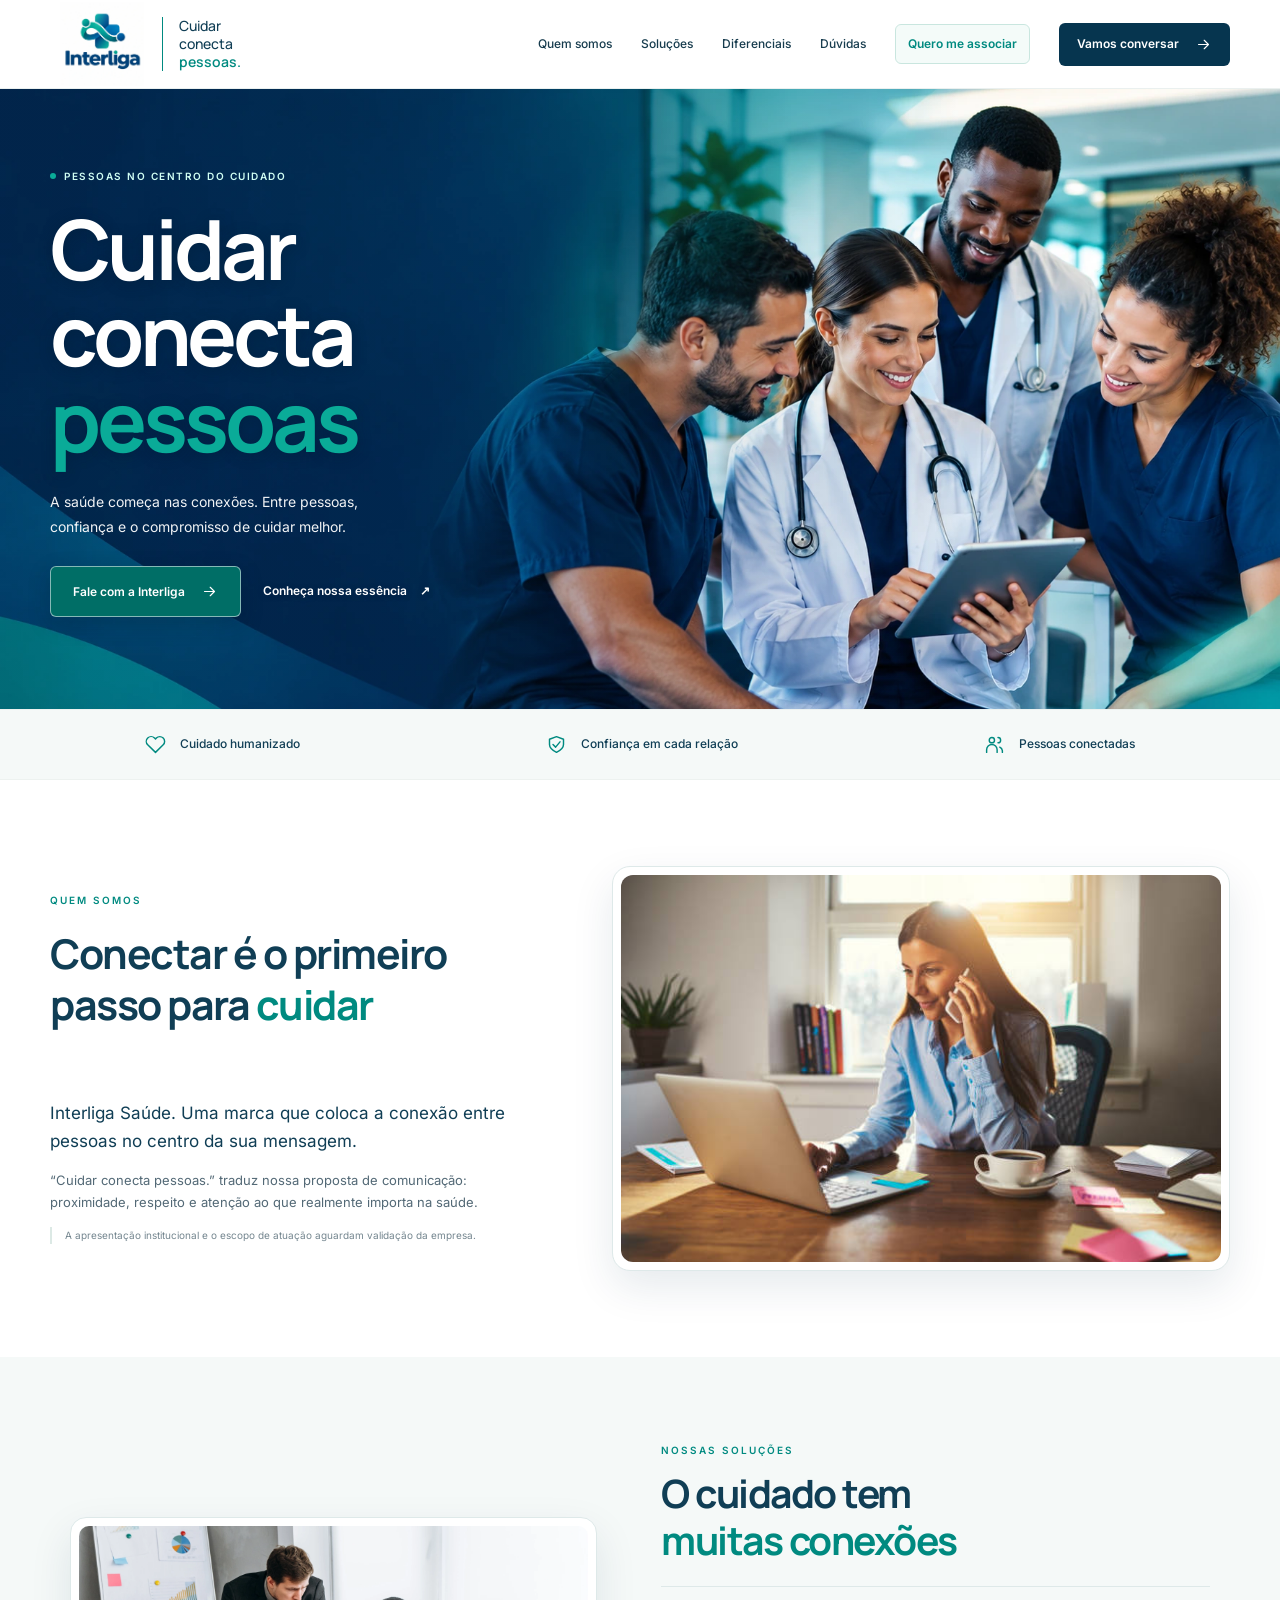
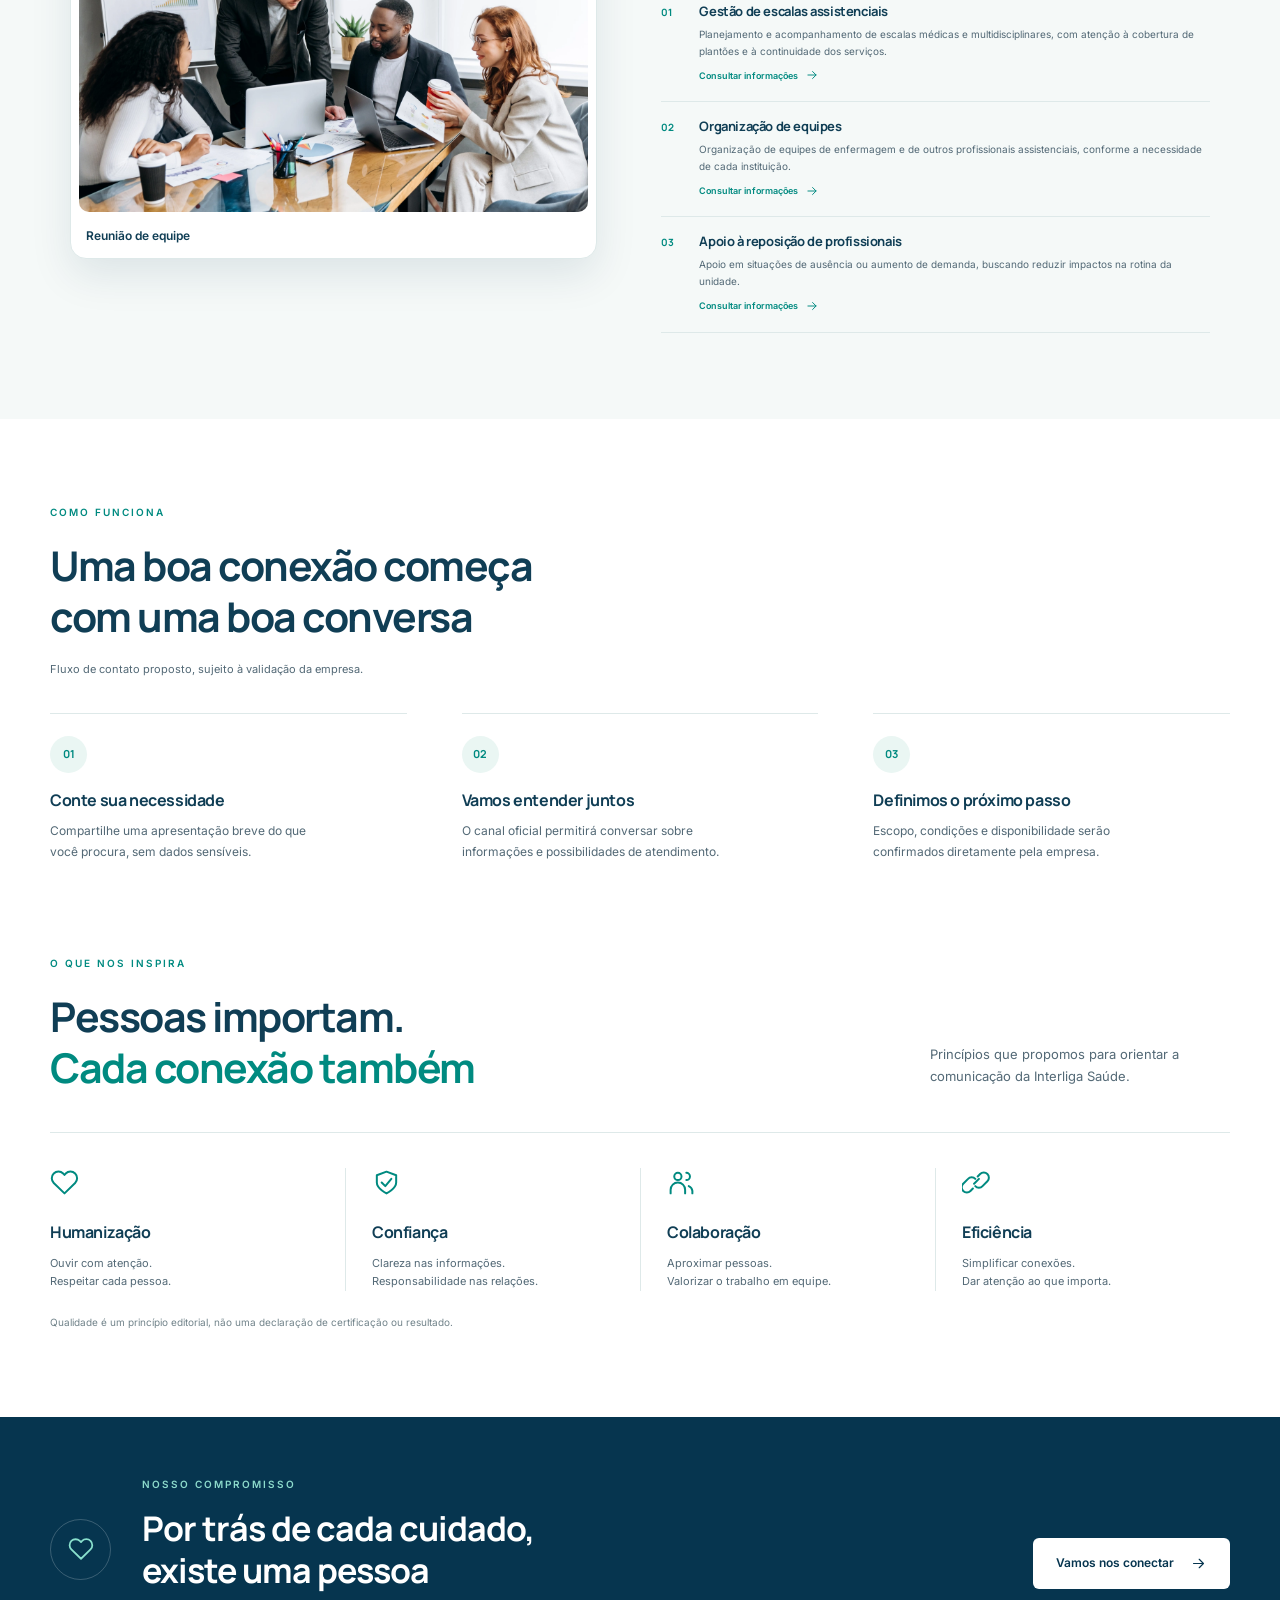
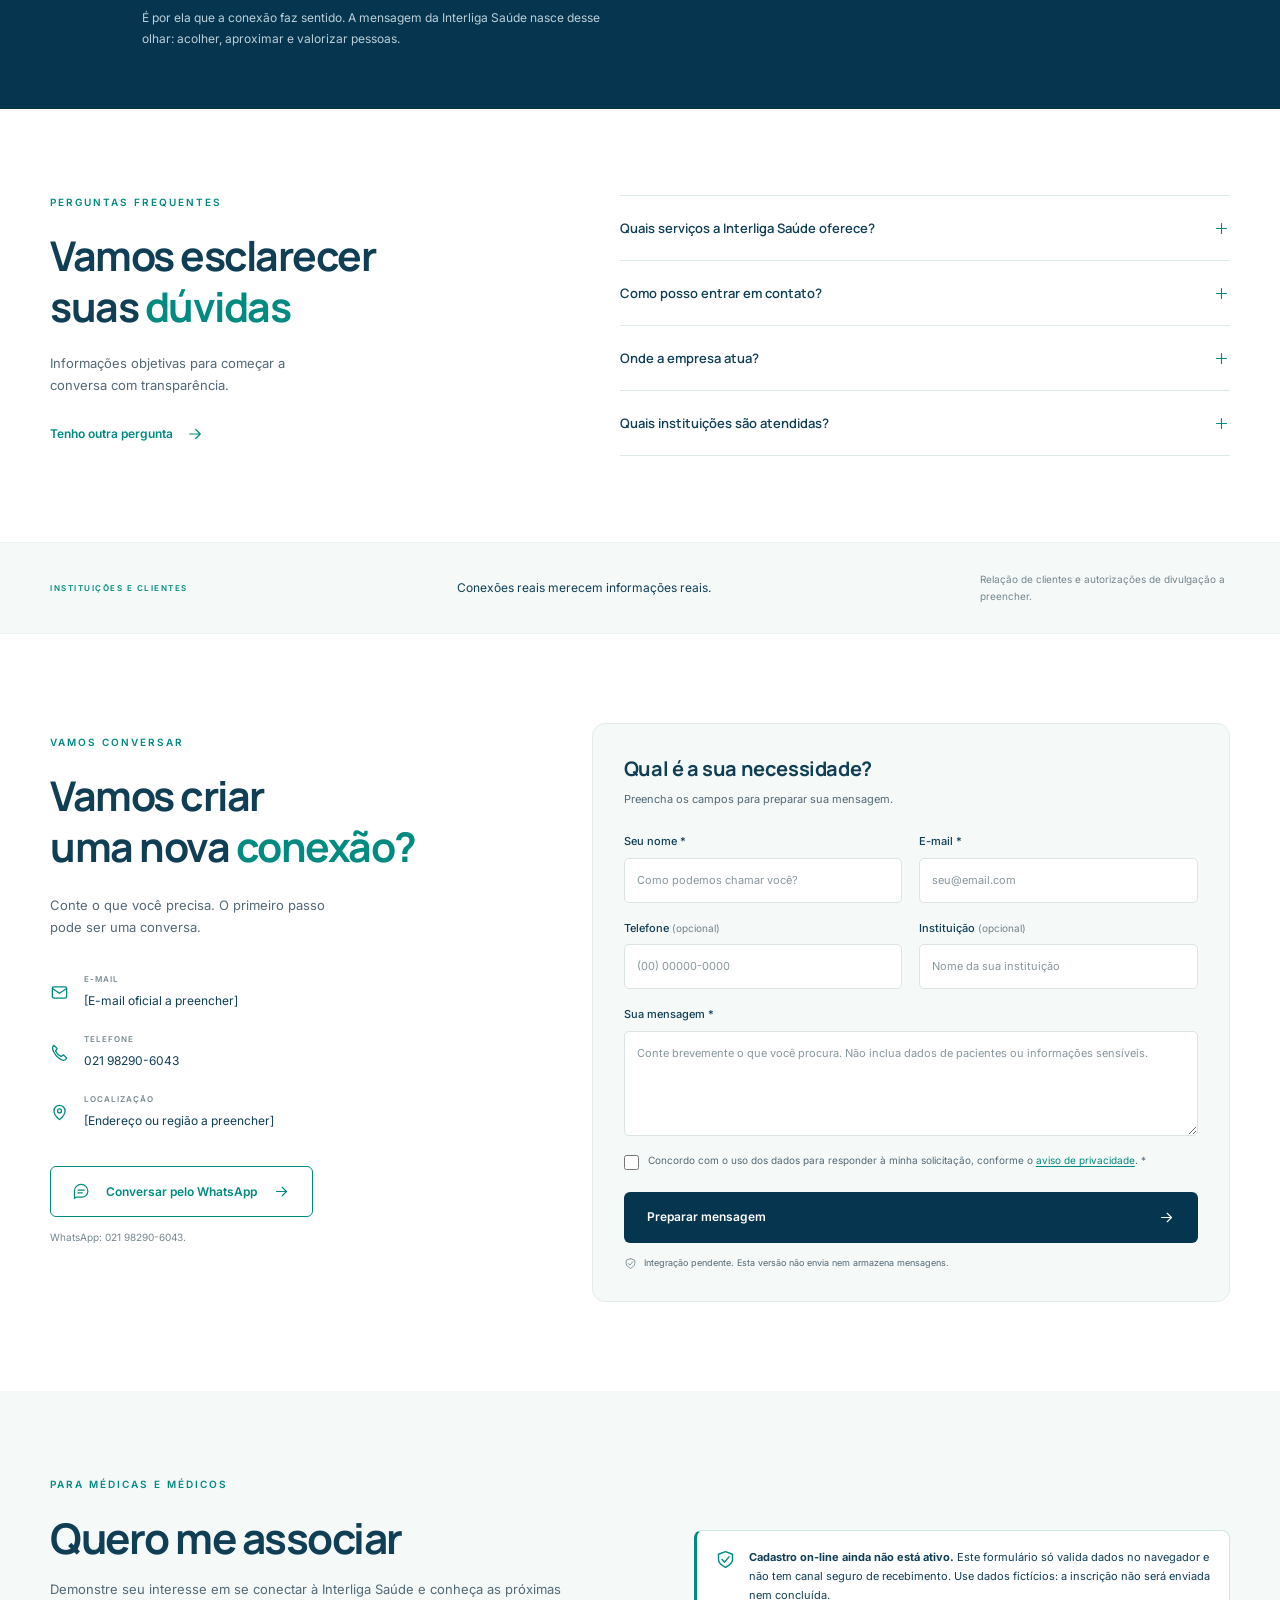
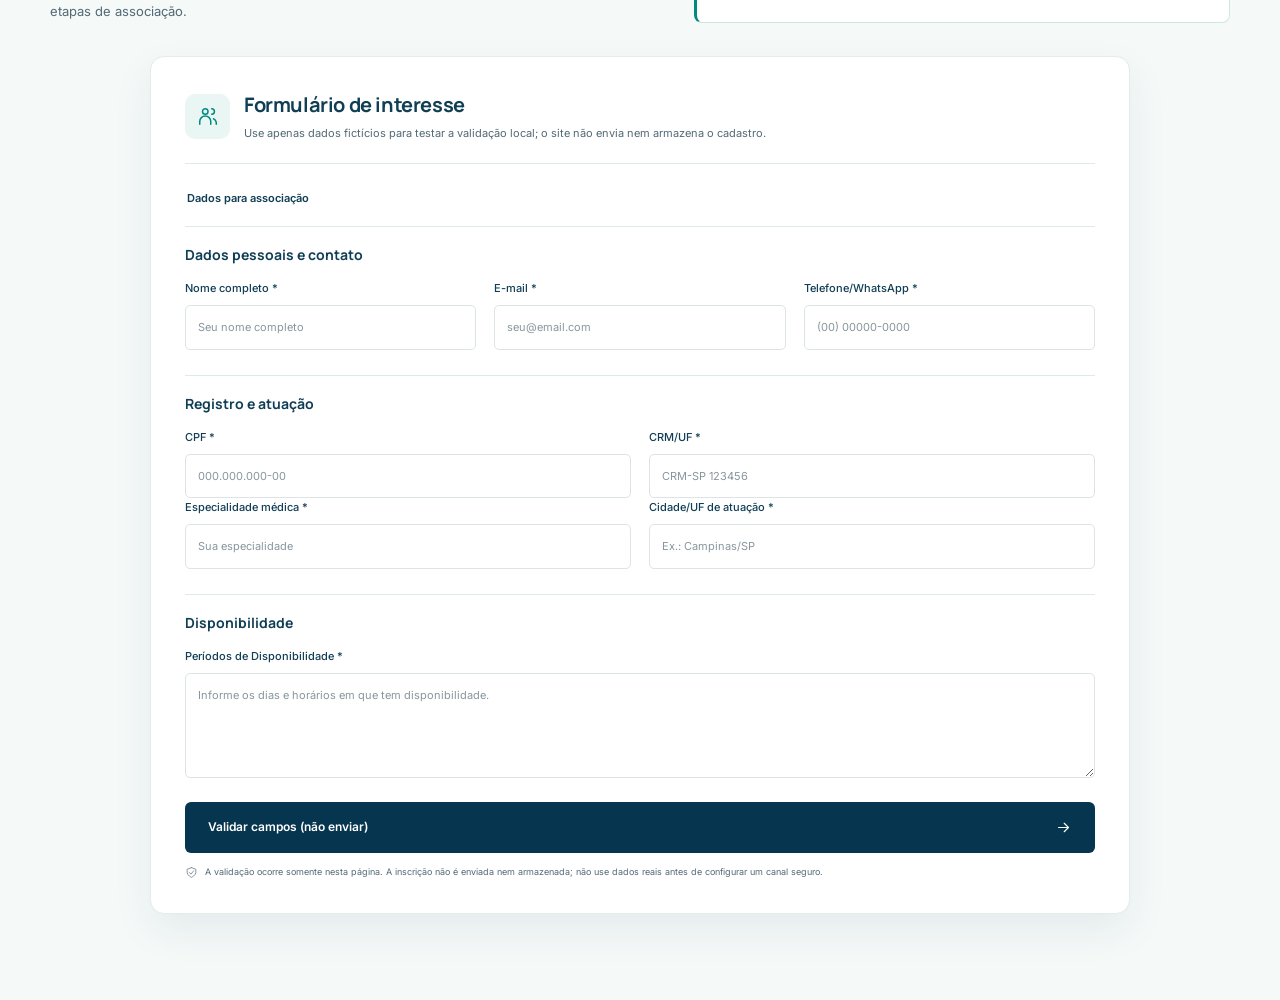
==== index.html @ a0497212 "Add files via upload" ====
<!doctype html>
<html lang="pt-BR">
<head>
  <meta charset="utf-8">
  <meta name="viewport" content="width=device-width, initial-scale=1">
  <meta name="theme-color" content="#073f60">
  <meta name="description" content="Interliga Saúde. Cuidar conecta pessoas. Conheça nossa proposta de cuidado, nossos valores e os canais de contato da marca.">
  <meta name="keywords" content="Interliga Saúde, cuidado, humanização, saúde, conexão">
  <meta property="og:type" content="website">
  <meta property="og:site_name" content="Interliga Saúde">
  <meta property="og:title" content="Interliga Saúde — Cuidar conecta pessoas">
  <meta property="og:description" content="Pessoas no centro. Cuidado em cada conexão. Conheça a Interliga Saúde.">
  <meta property="og:image" content="assets/images/interliga-logo.webp">
  <meta name="twitter:card" content="summary">
  <meta name="twitter:title" content="Interliga Saúde — Cuidar conecta pessoas">
  <meta name="twitter:description" content="Pessoas no centro. Cuidado em cada conexão.">
  <meta name="twitter:image" content="assets/images/interliga-logo.webp">
  <title>Interliga Saúde — Cuidar conecta pessoas</title>
  <link rel="icon" type="image/jpeg" href="assets/images/interliga-logo.webp">

  <link rel="stylesheet" href="assets/css/style.css">
  <script src="assets/js/config.js" defer></script>
  <script src="assets/js/script.js" defer></script>
</head>
<body>
  <a class="skip-link" href="#main">Pular para o conteúdo</a>
  <svg class="icon-defs" xmlns="http://www.w3.org/2000/svg" aria-hidden="true"><defs>
    <symbol id="icon-arrow" viewBox="0 0 24 24"><path d="M5 12h14m-6-6 6 6-6 6"/></symbol>
    <symbol id="icon-heart" viewBox="0 0 24 24"><path d="M20.8 4.6a5.5 5.5 0 0 0-7.8 0L12 5.7l-1.1-1.1a5.5 5.5 0 0 0-7.8 7.8L12 21l8.8-8.6a5.5 5.5 0 0 0 0-7.8Z"/></symbol>
    <symbol id="icon-shield" viewBox="0 0 24 24"><path d="m12 3 8 3v6c0 5-8 9-8 9s-8-4-8-9V6l8-3Z"/><path d="m8 12 3 3 5-6"/></symbol>
    <symbol id="icon-users" viewBox="0 0 24 24"><circle cx="9" cy="7" r="3"/><path d="M3 21v-3a6 6 0 0 1 12 0v3m1-17a3 3 0 0 1 0 6m2 5a5 5 0 0 1 3 4v2"/></symbol>
    <symbol id="icon-chat" viewBox="0 0 24 24"><path d="M21 11.5a8.5 8.5 0 0 1-8.5 8.5H4l-2 2V11.5a9.5 9.5 0 0 1 19 0Z"/><path d="M7 10h9M7 14h6"/></symbol>
    <symbol id="icon-plus" viewBox="0 0 24 24"><path d="M12 5v14M5 12h14"/></symbol>
    <symbol id="icon-mail" viewBox="0 0 24 24"><rect x="3" y="5" width="18" height="14" rx="2"/><path d="m3 7 9 6 9-6"/></symbol>
    <symbol id="icon-phone" viewBox="0 0 24 24"><path d="m5 3 4 4-2 3a14 14 0 0 0 7 7l3-2 4 4c-2 5-6 3-10 0S0 6 5 3Z"/></symbol>
    <symbol id="icon-location" viewBox="0 0 24 24"><path d="M19 10c0 5-7 11-7 11S5 15 5 10a7 7 0 1 1 14 0Z"/><circle cx="12" cy="10" r="2.5"/></symbol>
    <symbol id="icon-link" viewBox="0 0 24 24"><path d="m10 13 4-4m-5 8-2 2a4 4 0 0 1-6-6l4-4a4 4 0 0 1 6 0m2-2 2-2a4 4 0 0 1 6 6l-4 4a4 4 0 0 1-6 0"/></symbol>
  </defs></svg>
  <header class="site-header">
    <div class="container header-inner">
      <a class="brand" href="#inicio" aria-label="Interliga Saúde — início"><img src="assets/images/interliga-logo.webp" alt="Interliga" width="108" height="108"><span class="brand-descriptor">Cuidar<br>conecta<br><span class="brand-tagline-accent">pessoas.</span></span></a>
      <button class="menu-toggle" id="menu-toggle" type="button" aria-label="Abrir menu de navegação" aria-controls="site-nav" aria-expanded="false"><span></span><span></span><span></span></button>
      <nav class="site-nav" id="site-nav" aria-label="Navegação principal">
        <a href="#sobre">Quem somos</a><a href="#solucoes">Soluções</a><a href="#diferenciais">Diferenciais</a><a href="#duvidas">Dúvidas</a><a class="nav-associate-link" href="#associar">Quero me associar</a>
        <a class="button button-small button-primary" href="#contato">Vamos conversar <svg class="icon" aria-hidden="true"><use href="#icon-arrow"/></svg></a>
      </nav>
    </div>
  </header>
  <main id="main">
    <section class="hero" id="inicio" aria-labelledby="hero-title" aria-describedby="hero-image-description">
      <div class="container hero-layout">
        <div class="hero-copy">
          <p class="eyebrow"><span class="eyebrow-dot"></span> PESSOAS NO CENTRO DO CUIDADO</p>
          <h1 id="hero-title">Cuidar<br>conecta<br><span>pessoas</span></h1>
          <p class="hero-description">A saúde começa nas conexões. Entre pessoas, confiança e o compromisso de cuidar melhor.</p>
          <div class="hero-actions"><a class="button button-primary" href="#contato">Fale com a Interliga <svg class="icon" aria-hidden="true"><use href="#icon-arrow"/></svg></a><a class="text-link" href="#sobre">Conheça nossa essência <span aria-hidden="true">↗</span></a></div>

        </div>

      </div>

      <p id="hero-image-description" class="hero-image-description">Imagem ilustrativa de profissionais de saúde colaborando em uma clínica moderna.</p>
    </section>
    <div class="principle-strip"><div class="container principle-inner"><span><svg class="icon" aria-hidden="true"><use href="#icon-heart"/></svg> Cuidado humanizado</span><span><svg class="icon" aria-hidden="true"><use href="#icon-shield"/></svg> Confiança em cada relação</span><span><svg class="icon" aria-hidden="true"><use href="#icon-users"/></svg> Pessoas conectadas</span></div></div>
    <section class="section about" id="sobre" aria-labelledby="about-title">
      <div class="container about-layout">
        <div class="about-heading"><p class="eyebrow">QUEM SOMOS</p><h2 id="about-title">Conectar é o primeiro<br>passo para <span class="teal-text">cuidar</span></h2></div>
        <div class="about-copy"><p class="lead">Interliga Saúde. Uma marca que coloca a conexão entre pessoas no centro da sua mensagem.</p><p id="institution-description">“Cuidar conecta pessoas.” traduz nossa proposta de comunicação: proximidade, respeito e atenção ao que realmente importa na saúde.</p><p class="editorial-note">A apresentação institucional e o escopo de atuação aguardam validação da empresa.</p></div>
        <figure class="about-image"><img src="assets/images/conectar.jpg" alt="Pessoa em ambiente de trabalho, falando ao telefone diante de um computador." width="612" height="395" loading="lazy" decoding="async"></figure>
      </div>
    </section>
    <section class="section solutions" id="solucoes" aria-labelledby="solutions-title">
      <div class="container">
        <div class="solutions-layout">
          <figure class="solutions-image">
            <div class="solutions-image-frame">
              <img class="solutions-feature-image" src="assets/images/doodle-group-meeting.webp" alt="Pessoas reunidas ao redor de uma mesa, conversando diante de documentos e computadores. Imagem ilustrativa." width="1460" height="820" loading="lazy" decoding="async">
            </div>
            <figcaption class="solutions-image-caption">
              <span class="solutions-feature-copy">Reunião de equipe</span>
            </figcaption>
          </figure>
          <div class="solutions-content">
            <p class="eyebrow">NOSSAS SOLUÇÕES</p>
            <h2 id="solutions-title">O cuidado tem<br><span class="teal-text">muitas conexões</span></h2>
            <div class="solution-list" id="solutions-list">
              <article class="solution-item">
                <span class="solution-item-number" aria-hidden="true">01</span>
                <div><h3>Gestão de escalas assistenciais</h3><p>Planejamento e acompanhamento de escalas médicas e multidisciplinares, com atenção à cobertura de plantões e à continuidade dos serviços.</p><a href="#contato" class="card-link">Consultar informações <svg class="icon" aria-hidden="true"><use href="#icon-arrow"/></svg></a></div>
              </article>
              <article class="solution-item">
                <span class="solution-item-number" aria-hidden="true">02</span>
                <div><h3>Organização de equipes</h3><p>Organização de equipes de enfermagem e de outros profissionais assistenciais, conforme a necessidade de cada instituição.</p><a href="#contato" class="card-link">Consultar informações <svg class="icon" aria-hidden="true"><use href="#icon-arrow"/></svg></a></div>
              </article>
              <article class="solution-item">
                <span class="solution-item-number" aria-hidden="true">03</span>
                <div><h3>Apoio à reposição de profissionais</h3><p>Apoio em situações de ausência ou aumento de demanda, buscando reduzir impactos na rotina da unidade.</p><a href="#contato" class="card-link">Consultar informações <svg class="icon" aria-hidden="true"><use href="#icon-arrow"/></svg></a></div>
              </article>
            </div>
          </div>
        </div>
      </div>
    </section>
    <section class="section process" id="como-funciona" aria-labelledby="process-title"><div class="container"><div class="compact-heading"><p class="eyebrow">COMO FUNCIONA</p><h2 id="process-title">Uma boa conexão começa<br>com uma boa conversa</h2><p>Fluxo de contato proposto, sujeito à validação da empresa.</p></div><div class="steps"><article><span class="step-number">01</span><h3>Conte sua necessidade</h3><p>Compartilhe uma apresentação breve do que você procura, sem dados sensíveis.</p></article><article><span class="step-number">02</span><h3>Vamos entender juntos</h3><p>O canal oficial permitirá conversar sobre informações e possibilidades de atendimento.</p></article><article><span class="step-number">03</span><h3>Definimos o próximo passo</h3><p>Escopo, condições e disponibilidade serão confirmados diretamente pela empresa.</p></article></div></div></section>
    <section class="section differences" id="diferenciais" aria-labelledby="differences-title"><div class="container"><div class="section-heading"><div><p class="eyebrow">O QUE NOS INSPIRA</p><h2 id="differences-title">Pessoas importam.<br><span class="teal-text">Cada conexão também</span></h2></div><p>Princípios que propomos para orientar a comunicação da Interliga Saúde.</p></div><div class="values"><article><svg class="icon" aria-hidden="true"><use href="#icon-heart"/></svg><h3>Humanização</h3><p>Ouvir com atenção.<br>Respeitar cada pessoa.</p></article><article><svg class="icon" aria-hidden="true"><use href="#icon-shield"/></svg><h3>Confiança</h3><p>Clareza nas informações.<br>Responsabilidade nas relações.</p></article><article><svg class="icon" aria-hidden="true"><use href="#icon-users"/></svg><h3>Colaboração</h3><p>Aproximar pessoas.<br>Valorizar o trabalho em equipe.</p></article><article><svg class="icon" aria-hidden="true"><use href="#icon-link"/></svg><h3>Eficiência</h3><p>Simplificar conexões.<br>Dar atenção ao que importa.</p></article></div><p class="section-note">Qualidade é um princípio editorial, não uma declaração de certificação ou resultado.</p></div></section>
    <section class="commitment" aria-labelledby="commitment-title"><div class="container commitment-inner"><div class="commitment-mark"><svg class="icon" aria-hidden="true"><use href="#icon-heart"/></svg></div><div><p class="eyebrow">NOSSO COMPROMISSO</p><h2 id="commitment-title">Por trás de cada cuidado,<br>existe uma pessoa</h2><p>É por ela que a conexão faz sentido. A mensagem da Interliga Saúde nasce desse olhar: acolher, aproximar e valorizar pessoas.</p></div><a class="button button-white" href="#contato">Vamos nos conectar <svg class="icon" aria-hidden="true"><use href="#icon-arrow"/></svg></a></div></section>
    <section class="section faq" id="duvidas" aria-labelledby="faq-title"><div class="container faq-layout"><div class="faq-intro"><p class="eyebrow">PERGUNTAS FREQUENTES</p><h2 id="faq-title">Vamos esclarecer<br>suas <span class="teal-text">dúvidas</span></h2><p>Informações objetivas para começar a conversa com transparência.</p><a class="text-link" href="#contato">Tenho outra pergunta <svg class="icon" aria-hidden="true"><use href="#icon-arrow"/></svg></a></div><div class="faq-items"><details><summary>Quais serviços a Interliga Saúde oferece?<svg class="icon" aria-hidden="true"><use href="#icon-plus"/></svg></summary><p>O portfólio oficial ainda não foi informado para esta versão do site. A seção de soluções está pronta para receber os serviços confirmados pela empresa, sem apresentar ofertas não verificadas.</p></details><details><summary>Como posso entrar em contato?<svg class="icon" aria-hidden="true"><use href="#icon-plus"/></svg></summary><p>Use o botão do WhatsApp para conversar pelo número 021 98290-6043. O e-mail ainda precisa ser configurado. O formulário não envia nem armazena sua solicitação; ele apenas prepara uma mensagem para você revisar e enviar no aplicativo.</p></details><details><summary>Onde a empresa atua?<svg class="icon" aria-hidden="true"><use href="#icon-plus"/></svg></summary><p>Localidades, modalidades e abrangência de atendimento aguardam confirmação. Nenhuma região é apresentada como atendida nesta versão.</p></details><details><summary>Quais instituições são atendidas?<svg class="icon" aria-hidden="true"><use href="#icon-plus"/></svg></summary><p>A relação de instituições e clientes ainda não foi fornecida. Nomes e marcas só serão divulgados depois da confirmação da empresa e da autorização para uso.</p></details></div></div></section>
    <section class="institutions"><div class="container institutions-inner"><p class="eyebrow">INSTITUIÇÕES E CLIENTES</p><p>Conexões reais merecem informações reais.</p><span>Relação de clientes e autorizações de divulgação a preencher.</span></div></section>
    <section class="section contact" id="contato" aria-labelledby="contact-title"><div class="container contact-layout"><div class="contact-copy"><p class="eyebrow">VAMOS CONVERSAR</p><h2 id="contact-title">Vamos criar<br>uma nova <span class="teal-text">conexão?</span></h2><p class="contact-lead">Conte o que você precisa. O primeiro passo pode ser uma conversa.</p><div class="contact-info"><div><svg class="icon" aria-hidden="true"><use href="#icon-mail"/></svg><div><span>E-MAIL</span><p id="contact-email">[E-mail oficial a preencher]</p></div></div><div><svg class="icon" aria-hidden="true"><use href="#icon-phone"/></svg><div><span>TELEFONE</span><p id="contact-phone">021 98290-6043</p></div></div><div><svg class="icon" aria-hidden="true"><use href="#icon-location"/></svg><div><span>LOCALIZAÇÃO</span><p id="contact-address">[Endereço ou região a preencher]</p></div></div></div><button class="button button-outline" id="whatsapp-contact" type="button"><svg class="icon" aria-hidden="true"><use href="#icon-chat"/></svg> Conversar pelo WhatsApp <svg class="icon" aria-hidden="true"><use href="#icon-arrow"/></svg></button><p class="channel-note">WhatsApp: 021 98290-6043.</p><p id="channel-status" class="channel-status" role="status" aria-live="polite"></p></div><div class="form-panel"><div class="form-heading"><h3>Qual é a sua necessidade?</h3><p>Preencha os campos para preparar sua mensagem.</p></div><form id="contact-form" novalidate><div class="form-row"><div class="form-field"><label for="name">Seu nome <span aria-hidden="true">*</span></label><input id="name" name="name" type="text" required minlength="2" maxlength="100" autocomplete="name" placeholder="Como podemos chamar você?" aria-describedby="name-error"><p id="name-error" class="field-error"></p></div><div class="form-field"><label for="email">E-mail <span aria-hidden="true">*</span></label><input id="email" name="email" type="email" required maxlength="254" autocomplete="email" placeholder="seu@email.com" aria-describedby="email-error"><p id="email-error" class="field-error"></p></div></div><div class="form-row"><div class="form-field"><label for="phone">Telefone <span class="optional">(opcional)</span></label><input id="phone" name="phone" type="tel" maxlength="22" autocomplete="tel" placeholder="(00) 00000-0000" aria-describedby="phone-error"><p id="phone-error" class="field-error"></p></div><div class="form-field"><label for="organization">Instituição <span class="optional">(opcional)</span></label><input id="organization" name="organization" type="text" maxlength="150" autocomplete="organization" placeholder="Nome da sua instituição" aria-describedby="organization-error"><p id="organization-error" class="field-error"></p></div></div><div class="form-field"><label for="message">Sua mensagem <span aria-hidden="true">*</span></label><textarea id="message" name="message" required minlength="10" maxlength="2000" rows="4" placeholder="Conte brevemente o que você procura. Não inclua dados de pacientes ou informações sensíveis." aria-describedby="message-error"></textarea><p id="message-error" class="field-error"></p></div><div class="honeypot" aria-hidden="true"><label for="website">Não preencha este campo</label><input type="text" id="website" name="website" tabindex="-1" autocomplete="off"></div><label class="consent-label" for="consent"><input type="checkbox" id="consent" name="consent" required aria-describedby="consent-error"><span>Concordo com o uso dos dados para responder à minha solicitação, conforme o <a href="privacy.html">aviso de privacidade</a>. <span aria-hidden="true">*</span></span></label><p id="consent-error" class="field-error"></p><button class="button button-primary form-submit" id="send-message" type="submit">Preparar mensagem <svg class="icon" aria-hidden="true"><use href="#icon-arrow"/></svg></button><p class="form-disclaimer"><svg class="icon" aria-hidden="true"><use href="#icon-shield"/></svg> Integração pendente. Esta versão não envia nem armazena mensagens.</p><p id="form-status" class="form-status" role="status" aria-live="polite"></p></form></div></div></section>
    <section class="section association" id="associar" aria-labelledby="association-title">
      <div class="container">
        <div class="association-heading">
          <div>
            <p class="eyebrow">PARA MÉDICAS E MÉDICOS</p>
            <h2 id="association-title">Quero me associar</h2>
            <p class="association-intro-copy">Demonstre seu interesse em se conectar à Interliga Saúde e conheça as próximas etapas de associação.</p>
          </div>
          <div class="association-security-note" id="association-inactive-note" role="note">
            <svg class="icon" aria-hidden="true"><use href="#icon-shield"/></svg>
            <p><strong>Cadastro on-line ainda não está ativo.</strong> Este formulário só valida dados no navegador e não tem canal seguro de recebimento. Use dados fictícios: a inscrição não será enviada nem concluída.</p>
          </div>
        </div>
        <div class="association-card">
          <div class="association-card-heading">
            <div class="icon-box"><svg class="icon" aria-hidden="true"><use href="#icon-users"/></svg></div>
            <div><h3>Formulário de interesse</h3><p>Use apenas dados fictícios para testar a validação local; o site não envia nem armazena o cadastro.</p></div>
          </div>
          <form class="association-form" id="association-form" novalidate aria-describedby="association-inactive-note">
            <fieldset class="association-fields">
              <legend class="association-legend">Dados para associação</legend>
              <div class="association-groups">
                <div class="association-group association-group--contact" role="group" aria-labelledby="association-contact-title">
                  <h4 id="association-contact-title">Dados pessoais e contato</h4>
                  <div class="association-field-grid association-field-grid--contact">
                    <div class="form-field association-field"><label for="assoc-name">Nome completo <span aria-hidden="true">*</span></label><input id="assoc-name" name="fullName" type="text" required minlength="3" maxlength="120" autocomplete="name" placeholder="Seu nome completo" aria-describedby="assoc-name-error"><p id="assoc-name-error" class="field-error"></p></div>
                    <div class="form-field association-field"><label for="assoc-email">E-mail <span aria-hidden="true">*</span></label><input id="assoc-email" name="email" type="email" required maxlength="254" autocomplete="email" placeholder="seu@email.com" aria-describedby="assoc-email-error"><p id="assoc-email-error" class="field-error"></p></div>
                    <div class="form-field association-field"><label for="assoc-phone">Telefone/WhatsApp <span aria-hidden="true">*</span></label><input id="assoc-phone" name="phone" type="tel" required maxlength="22" autocomplete="tel" placeholder="(00) 00000-0000" aria-describedby="assoc-phone-error"><p id="assoc-phone-error" class="field-error"></p></div>
                  </div>
                </div>
                <div class="association-group association-group--professional" role="group" aria-labelledby="association-professional-title">
                  <h4 id="association-professional-title">Registro e atuação</h4>
                  <div class="association-field-grid">
                    <div class="form-field association-field"><label for="assoc-cpf">CPF <span aria-hidden="true">*</span></label><input id="assoc-cpf" name="cpf" type="text" required inputmode="numeric" maxlength="14" autocomplete="off" placeholder="000.000.000-00" aria-describedby="assoc-cpf-error"><p id="assoc-cpf-error" class="field-error"></p></div>
                    <div class="form-field association-field"><label for="assoc-crm">CRM/UF <span aria-hidden="true">*</span></label><input id="assoc-crm" name="crmUf" type="text" required maxlength="24" autocomplete="off" placeholder="CRM-SP 123456" aria-describedby="assoc-crm-error"><p id="assoc-crm-error" class="field-error"></p></div>
                    <div class="form-field association-field"><label for="assoc-specialty">Especialidade médica <span aria-hidden="true">*</span></label><input id="assoc-specialty" name="specialty" type="text" required maxlength="120" autocomplete="organization-title" placeholder="Sua especialidade" aria-describedby="assoc-specialty-error"><p id="assoc-specialty-error" class="field-error"></p></div>
                    <div class="form-field association-field"><label for="assoc-city">Cidade/UF de atuação <span aria-hidden="true">*</span></label><input id="assoc-city" name="cityUf" type="text" required maxlength="100" autocomplete="address-level2" placeholder="Ex.: Campinas/SP" aria-describedby="assoc-city-error"><p id="assoc-city-error" class="field-error"></p></div>
                  </div>
                </div>
                <div class="association-group association-group--availability" role="group" aria-labelledby="association-availability-title">
                  <h4 id="association-availability-title">Disponibilidade</h4>
                  <div class="form-field association-field"><label for="assoc-availability">Períodos de Disponibilidade <span aria-hidden="true">*</span></label><textarea id="assoc-availability" name="availability" required minlength="4" maxlength="500" rows="3" placeholder="Informe os dias e horários em que tem disponibilidade." aria-describedby="assoc-availability-error"></textarea><p id="assoc-availability-error" class="field-error"></p></div>
                </div>
              </div>
            </fieldset>
            <button class="button button-primary association-submit" id="association-submit" type="submit">Validar campos (não enviar) <svg class="icon" aria-hidden="true"><use href="#icon-arrow"/></svg></button>
            <p class="form-disclaimer"><svg class="icon" aria-hidden="true"><use href="#icon-shield"/></svg> A validação ocorre somente nesta página. A inscrição não é enviada nem armazenada; não use dados reais antes de configurar um canal seguro.</p>
            <p id="association-form-status" class="form-status" role="status" aria-live="polite"></p>
          </form>
        </div>
      </div>
    </section>
  </main>
  <a class="association-floating" href="#associar" aria-label="Quero me associar" title="Quero me associar"><svg class="icon" aria-hidden="true"><use href="#icon-users"/></svg></a>
  <button class="whatsapp-floating" id="whatsapp-floating" type="button" aria-label="Abrir WhatsApp para 021 98290-6043"><svg class="icon" aria-hidden="true"><use href="#icon-chat"/></svg></button>
</body>
</html>
---- assets/css/style.css ----
/* Fontes variáveis locais — preservam a tipografia Inter e Manrope da identidade atual. */
@font-face {
  font-family: 'Inter';
  font-style: normal;
  font-weight: 100 900;
  font-display: swap;
  src: url('../fonts/inter-latin.woff2') format('woff2');
}
@font-face {
  font-family: 'Manrope';
  font-style: normal;
  font-weight: 200 800;
  font-display: swap;
  src: url('../fonts/manrope-latin.woff2') format('woff2');
}

/* Interliga Saúde — identidade editorial original */
:root {
  --navy: #103e55;
  --navy-deep: #06354f;
  --blue: #0079a9;
  --teal: #008a80;
  --mint: #0aab98;
  --mint-light: #eaf6f3;
  --ink: #173c4e;
  --text: #536976;
  --line: #dee9e9;
  --paper: #f5f9f8;
  --white: #fff;
  --radius: 18px;
}
*, *::before, *::after { box-sizing: border-box; }
html { scroll-behavior: smooth; scroll-padding-top: 105px; }
body { margin: 0; color: var(--ink); background: var(--white); font-family: 'Inter', sans-serif; font-size: 15px; line-height: 1.7; -webkit-font-smoothing: antialiased; }
button, input, textarea { font: inherit; }
a { color: inherit; text-decoration: none; }
button { cursor: pointer; }
img { display: block; max-width: 100%; }
svg { display: inline-block; }
h1, h2, h3, p, figure { margin: 0; }
h1, h2, h3 { font-family: 'Manrope', sans-serif; color: var(--navy); }
h2 { font-size: clamp(30px, 3.2vw, 43px); line-height: 1.24; font-weight: 700; letter-spacing: -1.5px; }
h3 { font-size: 18px; line-height: 1.4; font-weight: 700; letter-spacing: -.4px; }
p { color: var(--text); }
::selection { background: #d5f0e9; color: var(--navy-deep); }
:focus-visible { outline: 3px solid var(--blue); outline-offset: 5px; }
.container { width: min(1180px, calc(100% - 80px)); margin-inline: auto; }
.section { padding: 86px 0; }
.icon-defs { position: absolute; width: 0; height: 0; overflow: hidden; }
.icon { width: 22px; height: 22px; fill: none; stroke: currentColor; stroke-width: 1.65; stroke-linecap: round; stroke-linejoin: round; flex-shrink: 0; }
.eyebrow { color: var(--teal); font-weight: 600; font-size: 10px; letter-spacing: 2px; line-height: 1.5; margin-bottom: 20px; }
.teal-text { color: var(--teal); }
.button { display: inline-flex; justify-content: center; align-items: center; gap: 16px; min-height: 51px; padding: 13px 22px; font-size: 12px; font-weight: 600; line-height: 1.5; border: 1px solid transparent; border-radius: 6px; transition: background .2s, transform .2s, box-shadow .2s; white-space: nowrap; }
.button:hover { transform: translateY(-2px); }
.button-primary { background: var(--navy-deep); color: white; }
.button-primary:hover { background: #075d73; box-shadow: 0 6px 18px #06354f15; }
.button .icon { width: 17px; height: 17px; }
.button-small { min-height: 43px; padding: 11px 17px; }
.button-outline { background: transparent; border-color: var(--teal); color: var(--teal); }
.button-outline:hover { background: var(--mint-light); }
.button-white { background: white; color: var(--navy-deep); }
.button-white:hover { background: #effbf6; }
.text-link { display: inline-flex; align-items: center; gap: 13px; font-size: 12px; font-weight: 600; border-bottom: 1px solid transparent; padding-block: 10px; }
.text-link:hover { color: var(--teal); border-color: var(--teal); }
.text-link .icon { width: 18px; height: 18px; }
.skip-link { position: fixed; top: -100px; left: 20px; padding: 12px 20px; background: white; z-index: 200; border: 2px solid var(--navy); }
.skip-link:focus { top: 10px; }
.site-header { position: sticky; top: 0; z-index: 50; background: #fffffffa; border-bottom: 1px solid #eaf0ef; }
.header-inner { display: flex; align-items: center; justify-content: space-between; height: 88px; }
.brand { display: flex; align-items: center; gap: 9px; flex-shrink: 0; }
.brand img { width: 103px; height: 103px; object-fit: contain; }
.brand-descriptor { font-family: 'Manrope', sans-serif; font-size: 10px; letter-spacing: 3px; font-weight: 700; color: var(--teal); padding: 4px 0 4px 15px; border-left: 1px solid var(--line); }
.site-nav { display: flex; align-items: center; gap: 29px; font-size: 12px; font-weight: 500; }
.site-nav > a:not(.button) { transition: color .2s; }
.site-nav > a:not(.button):hover { color: var(--teal); }
.menu-toggle { display: none; }
.hero { padding: 55px 0 37px; overflow: hidden; }
.hero-layout { display: grid; grid-template-columns: 1fr 1.06fr; gap: 48px; align-items: center; }
.hero-copy { padding-block: 15px 21px; }
.hero-copy .eyebrow { display: flex; align-items: center; gap: 8px; letter-spacing: 1.5px; margin-bottom: 22px; }
.eyebrow-dot { width: 6px; height: 6px; background: var(--mint); border-radius: 50%; }
h1 { font-size: clamp(61px, 6.5vw, 83px); line-height: 1.04; letter-spacing: -4px; font-weight: 700; }
h1 span { color: var(--mint); }
.hero-description { max-width: 355px; margin-top: 24px; font-size: 14px; line-height: 1.8; }
.hero-actions { display: flex; align-items: center; gap: 22px; margin-top: 27px; }
.hero-caption { display: flex; align-items: center; gap: 10px; font-size: 11px; margin-top: 29px; }
.mini-line { height: 1px; width: 25px; background: var(--teal); }
.hero-visual { padding-top: 13px; }
.hero-photo-wrap { position: relative; padding: 10px 10px 0 0; }
.hero-photo-wrap::before { content: ''; position: absolute; inset: 0 0 auto auto; width: 56%; height: 70%; background: #cdf0e7; border-radius: 95px 22px 14px 14px; z-index: -1; }
.hero-photo { width: 100%; height: 469px; object-fit: cover; object-position: 65% center; border-radius: 85px 17px 85px 17px; background: #eaf5f3; }
.hero-visual figcaption { display: flex; justify-content: space-between; padding: 15px 14px 0 0; font-size: 10px; color: var(--text); }
.hero-visual figcaption span:first-child { font-size: 9px; letter-spacing: 1.7px; font-weight: 500; }
.principle-strip { background: var(--paper); border-block: 1px solid #edf2f0; }
.principle-inner { display: flex; justify-content: space-between; align-items: center; padding-block: 24px; max-width: 990px; }
.principle-inner > span { display: flex; align-items: center; gap: 14px; color: var(--navy); font-size: 12px; font-weight: 500; }
.principle-inner .icon { color: var(--teal); width: 21px; height: 21px; }
.about-layout { display: grid; grid-template-columns: 1fr 1fr; gap: 90px; align-items: start; }
.about-copy { padding-top: 28px; }
.about-copy .lead { color: var(--navy); font-size: 17px; line-height: 1.65; }
.about-copy > p + p { margin-top: 14px; }
.about-copy p { font-size: 13px; }
.about-copy .editorial-note { font-size: 10px; color: #74868f; padding-left: 13px; border-left: 2px solid #dce9e5; }
.solutions { background: var(--paper); }
.section-heading { display: flex; justify-content: space-between; gap: 50px; align-items: flex-end; margin-bottom: 39px; }
.section-heading > p { max-width: 300px; font-size: 13px; padding-bottom: 6px; }
.solution-grid { display: grid; grid-template-columns: repeat(3, 1fr); gap: 19px; }
.solution-card { padding: 28px; background: white; border: 1px solid #e1eae7; border-radius: 11px; transition: transform .2s, border-color .2s; }
.solution-card:hover { transform: translateY(-4px); border-color: #9ed4c8; }
.card-top { display: flex; justify-content: space-between; align-items: center; margin-bottom: 22px; }
.icon-box { height: 45px; width: 45px; border-radius: 10px; color: var(--teal); background: var(--mint-light); display: grid; place-items: center; }
.card-number { font-family: 'Manrope', sans-serif; color: #a7babd; font-size: 14px; }
.pending-label { font-size: 8px; font-weight: 600; letter-spacing: 1.1px; color: #72848b; margin-bottom: 8px; }
.solution-card h3 { font-size: 16px; }
.solution-card > p:not(.pending-label) { font-size: 12px; margin-top: 12px; }
.card-link { margin-top: 24px; display: flex; justify-content: space-between; align-items: center; font-size: 11px; font-weight: 600; color: var(--teal); padding-top: 17px; border-top: 1px solid #edf1ef; }
.card-link .icon { width: 17px; height: 17px; }
.section-note { margin-top: 23px; font-size: 10px; color: #71838a; }
.compact-heading { max-width: 650px; }
.compact-heading > p:last-child { margin-top: 19px; font-size: 11px; }
.steps { display: grid; grid-template-columns: repeat(3, 1fr); gap: 55px; margin-top: 34px; }
.steps article { position: relative; padding-top: 22px; border-top: 1px solid var(--line); }
.step-number { width: 37px; height: 37px; display: grid; place-items: center; background: var(--mint-light); color: var(--teal); border-radius: 50%; font-family: 'Manrope', sans-serif; font-size: 11px; font-weight: 700; margin-bottom: 16px; }
.steps h3 { font-size: 16px; }
.steps p { font-size: 12px; margin-top: 10px; max-width: 280px; }
.differences { padding-top: 8px; }
.values { display: grid; grid-template-columns: repeat(4, 1fr); border-top: 1px solid var(--line); padding-top: 35px; }
.values article { padding: 0 26px; border-left: 1px solid var(--line); }
.values article:first-child { padding-left: 0; border-left: 0; }
.values > article > .icon { color: var(--teal); width: 29px; height: 29px; margin-bottom: 17px; }
.values h3 { font-size: 16px; }
.values p { font-size: 11px; margin-top: 10px; }
.commitment { background: var(--navy-deep); padding: 60px 0; color: white; }
.commitment-inner { display: grid; grid-template-columns: 64px 1fr auto; gap: 28px; align-items: center; }
.commitment-mark { border: 1px solid #ffffff35; border-radius: 50%; width: 61px; height: 61px; display: grid; place-items: center; align-self: start; margin-top: 42px; }
.commitment-mark .icon { color: #89e0cd; width: 26px; height: 26px; }
.commitment .eyebrow { color: #8ddbcc; margin-bottom: 15px; }
.commitment h2 { color: white; font-size: 34px; letter-spacing: -1px; }
.commitment p:not(.eyebrow) { color: #bbd0d9; font-size: 12px; margin-top: 17px; max-width: 480px; }
.faq-layout { display: grid; grid-template-columns: .9fr 1.1fr; gap: 70px; align-items: start; }
.faq-intro > p:not(.eyebrow) { font-size: 13px; margin-top: 20px; max-width: 280px; }
.faq-intro .text-link { margin-top: 18px; color: var(--teal); }
.faq-items { border-top: 1px solid var(--line); }
.faq-items details { border-bottom: 1px solid var(--line); }
.faq-items summary { font-family: 'Manrope', sans-serif; font-size: 13px; font-weight: 600; list-style: none; cursor: pointer; padding: 21px 0; display: flex; align-items: center; justify-content: space-between; gap: 20px; color: var(--navy); }
.faq-items summary::-webkit-details-marker { display: none; }
.faq-items summary .icon { width: 17px; height: 17px; color: var(--teal); transition: transform .2s; }
.faq-items details[open] summary .icon { transform: rotate(45deg); }
.faq-items details > p { padding: 0 27px 21px 0; font-size: 12px; line-height: 1.8; }
.institutions { padding: 28px 0; background: var(--paper); border-block: 1px solid #edf2ef; }
.institutions-inner { display: flex; align-items: center; justify-content: space-between; gap: 25px; }
.institutions .eyebrow { margin: 0; font-size: 8px; letter-spacing: 1.5px; flex-shrink: 0; }
.institutions p:not(.eyebrow) { font-size: 12px; color: var(--navy); }
.institutions span { font-size: 10px; color: #73868d; max-width: 250px; }
.contact { padding-block: 89px; }
.contact-layout { display: grid; grid-template-columns: .85fr 1.15fr; gap: 70px; align-items: start; }
.contact-copy { padding-top: 12px; }
.contact-lead { margin-top: 22px; font-size: 13px; max-width: 280px; }
.contact-info { display: flex; flex-direction: column; gap: 22px; margin: 35px 0; }
.contact-info > div { display: flex; gap: 15px; align-items: center; }
.contact-info .icon { width: 19px; height: 19px; color: var(--teal); }
.contact-info span { display: block; font-size: 8px; font-weight: 600; letter-spacing: 1px; color: #788b92; margin-bottom: 4px; }
.contact-info p { font-size: 12px; color: var(--navy); overflow-wrap: anywhere; }
.channel-note { font-size: 10px; margin-top: 12px; color: #74868f; }
.channel-status:empty, .form-status:empty { display: none; }
.channel-status { font-size: 12px; border-left: 2px solid var(--teal); padding: 9px 12px; margin-top: 13px; background: var(--mint-light); }
.form-panel { background: var(--paper); border: 1px solid #e4ece8; padding: 31px; border-radius: 13px; }
.form-heading { margin-bottom: 23px; }
.form-heading h3 { font-size: 20px; }
.form-heading p { margin-top: 7px; font-size: 11px; }
.form-row { display: grid; grid-template-columns: 1fr 1fr; gap: 17px; }
.form-field { margin-bottom: 16px; min-width: 0; }
.form-field label { display: block; font-size: 11px; font-weight: 500; margin-bottom: 7px; color: var(--navy); }
.optional { font-weight: 400; color: #73828a; font-size: 10px; }
input:not([type='checkbox']), textarea { display: block; width: 100%; border: 1px solid #dce5e3; border-radius: 5px; background: white; color: var(--navy); outline: none; padding: 12px; font-size: 11px; transition: border-color .2s, box-shadow .2s; }
input:not([type='checkbox']) { min-height: 42px; }
textarea { resize: vertical; min-height: 105px; }
input::placeholder, textarea::placeholder { color: #87969d; }
input:focus, textarea:focus { border-color: var(--teal); box-shadow: 0 0 0 3px #008a8013; }
input[aria-invalid='true'], textarea[aria-invalid='true'] { border-color: #b44242; }
.field-error { font-size: 10px; color: #a63434; margin-top: 4px; }
.field-error:empty { display: none; }
.consent-label { display: flex; align-items: flex-start; gap: 9px; font-size: 10px; color: var(--text); line-height: 1.7; cursor: pointer; }
.consent-label input { width: 15px; height: 15px; margin: 3px 0 0; accent-color: var(--teal); flex-shrink: 0; }
.consent-label a { color: var(--teal); text-decoration: underline; text-underline-offset: 2px; }
.form-submit { width: 100%; margin-top: 22px; justify-content: space-between; }
.form-disclaimer { display: flex; align-items: flex-start; gap: 7px; margin-top: 13px; font-size: 9px; line-height: 1.6; }
.form-disclaimer .icon { width: 13px; height: 13px; margin-top: 1px; color: #788c91; }
.form-status { font-size: 12px; background: #e5f1ed; color: var(--navy); border-left: 2px solid var(--teal); padding: 12px; margin-top: 14px; }
.honeypot { position: absolute; left: -9999px; width: 1px; height: 1px; overflow: hidden; }
.whatsapp-floating { position: fixed; bottom: 25px; right: 26px; background: var(--teal); color: white; border: 1px solid #ffffff; width: 49px; height: 49px; border-radius: 50%; display: grid; place-items: center; z-index: 45; box-shadow: 0 5px 20px #103e5525; transition: transform .2s, background .2s; }
.whatsapp-floating { opacity: 0; visibility: hidden; pointer-events: none; }
body.has-scrolled .whatsapp-floating { opacity: 1; visibility: visible; pointer-events: auto; }
.whatsapp-floating:hover { transform: translateY(-3px); background: #006e66; }
.whatsapp-floating .icon { width: 24px; height: 24px; }
.privacy-main { max-width: 760px; margin-inline: auto; padding: 55px 24px 85px; }
.privacy-main h1 { font-size: 40px; letter-spacing: -1.6px; line-height: 1.2; margin-block: 25px; }
.privacy-main h2 { font-size: 21px; letter-spacing: -.5px; margin-block: 27px 10px; }
.privacy-main p, .privacy-main li { font-size: 14px; margin-block: 12px; }
.privacy-main a { color: var(--teal); text-decoration: underline; text-underline-offset: 4px; }
.privacy-notice { padding: 17px; background: var(--mint-light); border-left: 3px solid var(--teal); }
@media (min-width: 1440px) { .hero-photo { height: 500px; } .hero { padding-top: 60px; } }
@media (max-width: 1050px) {
  .container { width: calc(100% - 56px); }
  .site-nav { gap: 20px; }
  .hero-layout { gap: 28px; }
  h1 { font-size: 69px; }
  .hero-actions { flex-wrap: wrap; gap: 8px 20px; }
  .hero-photo { height: 442px; }
  .about-layout, .faq-layout, .contact-layout { gap: 45px; }
  .solution-card { padding: 22px; }
  .commitment-inner { grid-template-columns: 1fr auto; }
  .commitment-mark { display: none; }
  .form-panel { padding: 24px; }
}
@media (max-width: 900px) {
  html { scroll-padding-top: 82px; }
  .container { width: calc(100% - 40px); }
  .section { padding: 62px 0; }
  .header-inner { height: 75px; }
  .brand img { width: 87px; height: 87px; }
  .brand-descriptor { font-size: 8px; letter-spacing: 2px; }
  .menu-toggle { width: 43px; height: 43px; padding: 11px 8px; display: flex; flex-direction: column; justify-content: space-between; border: 1px solid var(--line); border-radius: 5px; background: white; }
  .menu-toggle span { width: 100%; height: 1.5px; background: var(--navy); transition: transform .2s; }
  .menu-toggle[aria-expanded='true'] span:nth-child(1) { transform: translateY(9px) rotate(45deg); }
  .menu-toggle[aria-expanded='true'] span:nth-child(2) { opacity: 0; }
  .menu-toggle[aria-expanded='true'] span:nth-child(3) { transform: translateY(-9px) rotate(-45deg); }
  .site-nav { display: none; position: absolute; left: 0; right: 0; top: 75px; padding: 21px; background: white; border-bottom: 1px solid var(--line); box-shadow: 0 12px 20px #103e550a; gap: 0; align-items: stretch; }
  .site-nav.is-open, .site-nav.open, .site-nav[data-open='true'] { display: flex; flex-direction: column; }
  .site-nav > a:not(.button) { padding: 13px 5px; font-size: 14px; }
  .site-nav .button { margin-top: 12px; }
  .hero { padding-block: 36px 25px; }
  .hero-layout { grid-template-columns: 1fr 1fr; gap: 20px; }
  h1 { font-size: 58px; letter-spacing: -3px; }
  .hero-copy .eyebrow { font-size: 8px; letter-spacing: 1px; }
  .hero-description { font-size: 12px; }
  .hero-photo { height: 395px; border-radius: 60px 12px 60px 12px; }
  .hero-actions { margin-top: 19px; }
  .hero-actions .text-link { font-size: 10px; }
  .hero-actions .button { padding-inline: 14px; font-size: 11px; }
  .hero-visual figcaption span:first-child { display: none; }
  .hero-visual figcaption { justify-content: flex-end; }
  .principle-inner { gap: 15px; padding-block: 20px; }
  .principle-inner > span { gap: 8px; font-size: 10px; }
  .principle-inner .icon { width: 18px; height: 18px; }
  h2 { font-size: 32px; letter-spacing: -1px; }
  .about-layout { gap: 35px; }
  .about-copy { padding-top: 8px; }
  .about-copy .lead { font-size: 15px; }
  .section-heading { gap: 30px; }
  .section-heading > p { max-width: 235px; font-size: 12px; }
  .solution-grid { gap: 12px; }
  .solution-card { padding: 17px; }
  .solution-card h3 { font-size: 14px; }
  .solution-card > p:not(.pending-label) { font-size: 10px; }
  .card-link { font-size: 9px; gap: 6px; }
  .steps { gap: 28px; }
  .steps h3 { font-size: 14px; }
  .values article { padding-inline: 17px; }
  .values h3 { font-size: 14px; }
  .values p { font-size: 10px; }
  .differences { padding-top: 0; }
  .commitment { padding-block: 43px; }
  .commitment h2 { font-size: 29px; }
  .commitment-inner { gap: 25px; }
  .commitment .button { font-size: 10px; padding-inline: 15px; }
  .faq-layout { gap: 35px; }
  .faq-items summary { font-size: 12px; }
  .institutions-inner { flex-wrap: wrap; justify-content: flex-start; gap: 13px 25px; }
  .institutions span { max-width: none; }
  .contact-layout { grid-template-columns: 1fr; gap: 36px; }
  .contact-copy { display: grid; grid-template-columns: 1fr 1fr; column-gap: 30px; }
  .contact-copy .eyebrow, .contact-copy h2, .contact-lead { grid-column: 1; }
  .contact-info { grid-column: 2; grid-row: 1 / 5; margin-block: 5px 0; }
  .contact-copy > .button, .channel-note, .channel-status { grid-column: 1 / -1; justify-self: start; }
  .contact-copy > .button { margin-top: 23px; }
  .contact-lead { font-size: 12px; }
  .form-panel { padding: 28px; }
}
@media (max-width: 700px) {
  .container { width: calc(100% - 40px); }
  .section { padding-block: 49px; }
  .hero { padding-top: 24px; }
  .hero-layout { grid-template-columns: 1fr; gap: 8px; }
  .hero-copy { padding-block: 13px 0; }
  .hero-copy .eyebrow { font-size: 8px; letter-spacing: 1.1px; margin-bottom: 20px; }
  h1 { font-size: 66px; line-height: 1.02; }
  .hero-description { font-size: 13px; max-width: 325px; margin-top: 20px; }
  .hero-actions { gap: 10px; flex-wrap: wrap; margin-top: 22px; }
  .hero-actions .button { font-size: 11px; padding-inline: 18px; }
  .hero-actions .text-link { font-size: 10px; gap: 8px; }
  .hero-caption { font-size: 10px; margin-top: 17px; }
  .hero-visual { margin-top: 20px; padding-top: 0; }
  .hero-photo-wrap { padding: 8px 8px 0 0; }
  .hero-photo { height: 295px; border-radius: 55px 12px 55px 12px; object-position: 70% 10%; }
  .hero-photo-wrap::before { border-radius: 60px 18px 0 0; }
  .hero-visual figcaption { padding-top: 12px; font-size: 9px; }
  .hero-visual figcaption span:first-child { display: block; font-size: 8px; }
  .hero-visual figcaption { justify-content: space-between; }
  .principle-inner { display: grid; grid-template-columns: 1fr; gap: 15px; padding-block: 23px; }
  .principle-inner > span { font-size: 11px; gap: 13px; }
  h2 { font-size: 31px; }
  .eyebrow { font-size: 9px; margin-bottom: 16px; }
  .about-layout { grid-template-columns: 1fr; gap: 23px; }
  .about-copy { padding-top: 0; }
  .about-copy .lead { font-size: 15px; }
  .about-copy p { font-size: 12px; }
  .section-heading { display: block; margin-bottom: 26px; }
  .section-heading > p { max-width: 300px; margin-top: 19px; padding: 0; }
  .solution-grid { grid-template-columns: 1fr; gap: 14px; }
  .solution-card { padding: 24px; }
  .card-top { margin-bottom: 19px; }
  .solution-card h3 { font-size: 17px; }
  .solution-card > p:not(.pending-label) { font-size: 12px; }
  .card-link { font-size: 11px; margin-top: 20px; }
  .section-note { font-size: 10px; }
  .steps { grid-template-columns: 1fr; gap: 22px; margin-top: 25px; }
  .steps article { padding-left: 52px; padding-top: 22px; }
  .step-number { position: absolute; left: 0; top: 23px; margin: 0; }
  .steps h3 { font-size: 16px; }
  .steps p { font-size: 12px; max-width: none; margin-top: 7px; }
  .differences { padding-top: 0; }
  .values { grid-template-columns: 1fr 1fr; gap: 26px 0; padding-top: 26px; }
  .values article { padding-inline: 19px 5px; }
  .values article:nth-child(3) { border-left: none; padding-left: 0; }
  .values h3 { font-size: 16px; }
  .values p { font-size: 10px; line-height: 1.8; }
  .values > article > .icon { margin-bottom: 13px; width: 25px; height: 25px; }
  .commitment-inner { grid-template-columns: 1fr; gap: 25px; }
  .commitment { padding-block: 41px; }
  .commitment h2 { font-size: 28px; }
  .commitment .button { justify-self: start; font-size: 11px; }
  .faq-layout { grid-template-columns: 1fr; gap: 27px; }
  .faq-intro > p:not(.eyebrow) { font-size: 12px; max-width: 300px; }
  .faq-intro .text-link { margin-top: 10px; }
  .faq-items summary { font-size: 12px; padding-block: 19px; }
  .institutions { padding-block: 22px; }
  .institutions-inner { display: block; }
  .institutions p:not(.eyebrow) { margin-top: 11px; font-size: 12px; }
  .institutions span { display: block; margin-top: 8px; font-size: 9px; }
  .contact-copy { display: block; }
  .contact-lead { font-size: 13px; }
  .contact-info { margin-top: 25px; gap: 18px; }
  .contact-copy > .button { margin-top: 22px; width: 100%; font-size: 11px; }
  .form-panel { padding: 23px 19px; }
  .form-row { grid-template-columns: 1fr; gap: 0; }
  .form-heading h3 { font-size: 19px; }
  .form-field { margin-bottom: 15px; }
  .form-field label { font-size: 12px; }
  input:not([type='checkbox']), textarea { font-size: 14px; padding: 12px; }
  .consent-label { font-size: 10px; }
  .form-disclaimer { font-size: 9px; }
  .whatsapp-floating { right: 17px; bottom: 18px; width: 45px; height: 45px; }
  .privacy-main h1 { font-size: 32px; }
}
@media (prefers-reduced-motion: reduce) {
  html { scroll-behavior: auto; }
  *, *::before, *::after { animation-duration: .01ms !important; transition-duration: .01ms !important; }
}


/* Banner institucional — imagem fornecida, sem recriação ou alteração de composição. */
.hero {
  position: relative;
  isolation: isolate;
  display: flex;
  align-items: center;
  min-height: 620px;
  padding: 56px 0 68px;
  overflow: hidden;
  color: #fff;
  background-color: #062f52;
  background-image: linear-gradient(90deg, rgba(3, 27, 51, .22) 0%, rgba(3, 27, 51, .16) 42%, rgba(3, 27, 51, 0) 75%), url('../images/banner-interliga-saude.webp');
  background-size: cover;
  background-position: center 38%;
  background-repeat: no-repeat;
}
.hero-layout { display: block; position: relative; z-index: 1; }
.hero-copy { max-width: 560px; padding-block: 20px; }
.hero .eyebrow { color: #d1fff4; }
.hero h1 { color: #fff; text-shadow: 0 2px 14px rgba(3, 25, 46, .35); }
.hero .hero-description, .hero .hero-caption { color: rgba(255, 255, 255, .94); }
.hero .mini-line { background: #42d4bc; }
.hero .button-primary { background: #006e66; color: #fff; border-color: rgba(255, 255, 255, .52); box-shadow: 0 7px 22px rgba(2, 21, 39, .22); }
.hero .button-primary:hover { background: #075d73; }
.hero .text-link { color: #fff; text-shadow: 0 1px 6px rgba(3, 25, 46, .32); }
.hero .text-link:hover { color: #a4f8e9; border-color: #a4f8e9; }
.hero-image-caption { position: absolute; z-index: 2; right: 0; bottom: 18px; left: 0; width: min(1180px, calc(100% - 80px)); margin-inline: auto; display: flex; justify-content: flex-end; align-items: center; gap: 18px; color: rgba(255, 255, 255, .9); font-size: 10px; text-shadow: 0 1px 8px rgba(2, 19, 37, .45); }
.hero-image-caption span:first-child { font-size: 9px; letter-spacing: 1.7px; font-weight: 500; }
.hero-image-description { position: absolute !important; width: 1px; height: 1px; padding: 0; margin: -1px; overflow: hidden; clip: rect(0, 0, 0, 0); white-space: nowrap; border: 0; }
@media (max-width: 1050px) {
  .hero { min-height: 610px; background-position: center 36%; }
  .hero-copy { max-width: 540px; }
}
@media (max-width: 900px) {
  .hero { min-height: 650px; padding-block: 48px 68px; background-image: linear-gradient(90deg, rgba(3, 27, 51, .76) 0%, rgba(3, 27, 51, .60) 48%, rgba(3, 27, 51, .18) 100%), url('../images/banner-interliga-saude.webp'); background-position: 70% 37%; }
  .hero-copy { max-width: 520px; }
  .hero-image-caption { width: calc(100% - 40px); }
}
@media (max-width: 700px) {
  .hero { min-height: 720px; align-items: flex-start; padding: 30px 0 64px; background-image: linear-gradient(180deg, rgba(3, 27, 51, .98) 0%, rgba(3, 27, 51, .96) 50%, rgba(3, 27, 51, .70) 67%, rgba(3, 27, 51, .12) 100%), url('../images/banner-interliga-saude.webp'); background-size: 100% 100%, 118% auto; background-position: center, center bottom; }
  .hero-copy { max-width: 500px; padding-block: 13px 18px; }
  .hero-image-caption { bottom: 14px; width: calc(100% - 40px); gap: 11px; font-size: 8px; }
  .hero-image-caption span:first-child { font-size: 8px; }
}
@media (max-width: 380px) {
  .hero { min-height: 740px; background-position: center, center bottom; }
}


/* Assinatura da marca junto ao logotipo no cabeçalho. */
.site-header .brand-descriptor { display: block; width: 118px; padding: 0 0 0 16px; border-left: 1px solid var(--teal); color: var(--navy); font-family: 'Manrope', sans-serif; font-size: 14px; font-weight: 500; line-height: 1.27; letter-spacing: 0; white-space: normal; }
.site-header .brand-tagline-accent { color: var(--teal); font-weight: 600; }
@media (max-width: 900px) {
  .site-header .brand-descriptor { width: 104px; padding-left: 13px; font-size: 12px; line-height: 1.25; }
}
@media (max-width: 380px) {
  .site-header .brand-descriptor { width: 92px; padding-left: 10px; font-size: 11px; }
}


/* Preview edit: resize only the logo image in the top header, not the footer copy. */
.site-header .brand > img { height: 84px; }


/* Foto enviada: composição preservada na coluna visual de Quem Somos. */
.about-layout { grid-template-columns: minmax(0, .88fr) minmax(0, 1.12fr); grid-template-areas: "heading image" "copy image"; column-gap: clamp(30px, 6vw, 82px); row-gap: 16px; align-items: center; }
.about-heading { grid-area: heading; }
.about-copy { grid-area: copy; padding-top: 0; }
.about-image { grid-area: image; min-width: 0; margin: 0; padding: 8px; overflow: hidden; background: #fff; border: 1px solid var(--line); border-radius: 18px; box-shadow: 0 16px 42px rgba(6, 53, 79, .1); }
.about-image img { display: block; width: 100%; height: auto; border-radius: 12px; }
@media (max-width: 900px) {
  .about-layout { grid-template-columns: minmax(0, .95fr) minmax(0, 1.05fr); column-gap: 28px; }
}
@media (max-width: 700px) {
  .about-layout { grid-template-columns: 1fr; grid-template-areas: "heading" "copy" "image"; row-gap: 18px; }
  .about-copy { padding-top: 0; }
  .about-image { margin-top: 4px; }
}

/* Nossas soluções — imagem à esquerda, descrições alinhadas à direita. */
.solutions-layout { display: grid; grid-template-columns: minmax(0, 1fr) minmax(0, 1.04fr); gap: clamp(28px, 5vw, 68px); align-items: center; max-width: 1140px; margin-inline: auto; }
.solutions-image { min-width: 0; margin: 0; padding: 8px; background: #fff; border: 1px solid var(--line); border-radius: 16px; box-shadow: 0 16px 42px rgba(6, 53, 79, .1); }
.solutions-image-frame { aspect-ratio: 1460 / 820; overflow: hidden; border-radius: 10px; background: #e8f0ef; }
.solutions-feature-image { display: block; width: 100%; height: 100%; object-fit: cover; }
.solutions-image-caption { display: flex; flex-wrap: wrap; align-items: center; gap: 8px 13px; padding: 14px 7px 4px; }
.solutions-feature-label { color: var(--teal); font-size: 8px; font-weight: 700; letter-spacing: 1.15px; }
.solutions-feature-copy { color: var(--navy); font-size: 12px; font-weight: 600; }
.solutions-feature-credit { display: inline-flex; align-items: center; gap: 6px; margin-left: auto; color: #71838a; font-size: 9px; }
.solutions-feature-credit:hover { color: var(--teal); }
.solutions-feature-credit span { font-size: 12px; }
.solutions-content { min-width: 0; }
.solutions-content > .eyebrow { margin-bottom: 12px; }
.solutions-content h2 { margin-bottom: 22px; font-size: clamp(30px, 3.1vw, 39px); line-height: 1.2; }
.solution-list { border-top: 1px solid var(--line); }
.solution-item { display: grid; grid-template-columns: 25px minmax(0, 1fr); gap: 13px; padding: 15px 0; border-bottom: 1px solid var(--line); }
.solution-item-number { padding-top: 2px; color: var(--teal); font-family: 'Manrope', sans-serif; font-size: 10px; font-weight: 700; }
.solution-item h3 { color: var(--navy); font-size: 13px; line-height: 1.45; }
.solution-item p { margin-top: 5px; font-size: 10px; line-height: 1.7; }
.solution-item .card-link { display: inline-flex; justify-content: flex-start; gap: 7px; margin-top: 8px; padding: 0; border: 0; font-size: 9px; }
.solution-item .card-link .icon { width: 14px; height: 14px; }
.solutions-validation-note { margin-top: 13px; padding-left: 10px; border-left: 2px solid #dce9e5; color: #71838a; font-size: 9px; line-height: 1.6; }
@media (max-width: 900px) {
  .solutions-layout { grid-template-columns: minmax(0, .96fr) minmax(0, 1.04fr); gap: 25px; }
  .solutions-content h2 { font-size: 31px; }
  .solution-item { grid-template-columns: 22px minmax(0, 1fr); gap: 10px; padding: 13px 0; }
  .solution-item h3 { font-size: 12px; }
  .solution-item p { font-size: 9px; }
}
@media (max-width: 700px) {
  .solutions-layout { grid-template-columns: 1fr; gap: 27px; }
  .solutions-image { order: 0; }
  .solutions-content { order: 1; }
  .solutions-content h2 { margin-bottom: 18px; font-size: 31px; }
  .solution-item { grid-template-columns: 25px minmax(0, 1fr); gap: 12px; padding: 15px 0; }
  .solution-item h3 { font-size: 14px; }
  .solution-item p { font-size: 11px; }
  .solution-item .card-link { font-size: 10px; }
  .solutions-validation-note { font-size: 9px; }
}


/* Associação médica — chamada destacada e formulário organizado por grupos. */
.nav-associate-link { display: inline-flex; align-items: center; min-height: 40px; padding: 8px 12px; border: 1px solid #c9e6df; border-radius: 6px; background: #f4fbf9; color: var(--teal); font-weight: 600; white-space: nowrap; transition: background .2s, border-color .2s, color .2s; }
.nav-associate-link:hover { background: var(--mint-light); border-color: var(--teal); color: var(--navy); }
.association { background: var(--paper); }
.association-heading { display: grid; grid-template-columns: minmax(0, 1fr) minmax(0, .9fr); gap: 48px; align-items: end; margin-bottom: 33px; }
.association-heading h2 { font-size: clamp(31px, 3.3vw, 44px); }
.association-intro-copy { max-width: 550px; margin-top: 14px; font-size: 13px; }
.association-security-note { display: flex; align-items: flex-start; gap: 13px; padding: 17px 18px; border: 1px solid #cfe7e0; border-left: 3px solid var(--teal); border-radius: 8px; background: var(--white); }
.association-security-note .icon { width: 21px; height: 21px; margin-top: 1px; flex: none; color: var(--teal); }
.association-security-note p { color: var(--navy); font-size: 11px; line-height: 1.7; }
.association-security-note strong { font-weight: 700; }
.association-card { max-width: 980px; margin-inline: auto; padding: 34px; border: 1px solid #e2ece8; border-radius: 14px; background: var(--white); box-shadow: 0 16px 42px rgba(6, 53, 79, .07); }
.association-card-heading { display: flex; align-items: center; gap: 14px; margin-bottom: 25px; padding-bottom: 21px; border-bottom: 1px solid var(--line); }
.association-card-heading .icon-box { flex: none; }
.association-card-heading h3 { font-size: 20px; }
.association-card-heading p { margin-top: 5px; font-size: 11px; }
.association-form fieldset { min-width: 0; margin: 0; padding: 0; border: 0; }
.association-legend { margin-bottom: 18px; color: var(--navy); font-size: 11px; font-weight: 600; }
.association-groups { display: grid; grid-template-columns: repeat(2, minmax(0, 1fr)); gap: 25px 34px; }
.association-group { min-width: 0; padding-top: 18px; border-top: 1px solid var(--line); }
.association-group--contact, .association-group--professional, .association-group--availability { grid-column: 1 / -1; }
.association-group h4 { margin: 0 0 14px; color: var(--navy); font-family: 'Manrope', sans-serif; font-size: 14px; font-weight: 700; line-height: 1.45; }
.association-field-grid { display: grid; grid-template-columns: repeat(2, minmax(0, 1fr)); gap: 0 18px; }
.association-field-grid--contact { grid-template-columns: repeat(3, minmax(0, 1fr)); }
.association-field { min-width: 0; margin-bottom: 0; }
.association-fields .field-hint { margin-top: 5px; color: #71838a; font-size: 10px; }
.association-submit { width: 100%; margin-top: 24px; justify-content: space-between; }
.association-form .form-disclaimer { margin-top: 12px; }
.association-form .form-status { margin-top: 12px; }
@media (max-width: 1050px) {
  .association-heading { gap: 28px; }
  .association-card { padding: 29px; }
}
@media (max-width: 900px) {
  .site-nav > .nav-associate-link { padding-inline: 10px; }
  .association-heading { gap: 24px; }
  .association-groups { gap: 22px 25px; }
}
@media (max-width: 700px) {
  .site-nav > .nav-associate-link { min-height: 0; margin-top: 4px; padding: 13px 12px; }
  .association-heading { grid-template-columns: 1fr; gap: 19px; margin-bottom: 23px; }
  .association-heading h2 { font-size: 31px; }
  .association-intro-copy { margin-top: 12px; font-size: 12px; }
  .association-security-note { padding: 14px; }
  .association-security-note p { font-size: 11px; }
  .association-card { padding: 23px 19px; }
  .association-card-heading { align-items: flex-start; gap: 12px; margin-bottom: 19px; padding-bottom: 17px; }
  .association-card-heading h3 { font-size: 18px; }
  .association-card-heading p { font-size: 10px; }
  .association-legend { margin-bottom: 14px; }
  .association-groups { grid-template-columns: 1fr; gap: 8px; }
  .association-group--contact, .association-group--professional, .association-group--availability { grid-column: auto; }
  .association-group { padding-top: 16px; }
  .association-group h4 { margin-bottom: 12px; font-size: 14px; }
  .association-field-grid, .association-field-grid--contact { grid-template-columns: 1fr; gap: 0; }
  .association-field { margin-bottom: 14px; }
  .association-fields .form-field label { font-size: 12px; }
  .association-fields input:not([type='checkbox']), .association-fields textarea { font-size: 14px; }
  .association-submit { margin-top: 10px; }
}

/* Atalho flutuante de associação e alinhamento do conteúdo do banner em celular. */
.association-floating { position: fixed; right: 26px; bottom: 86px; display: grid; place-items: center; width: 49px; height: 49px; border: 1px solid #fff; border-radius: 50%; background: var(--teal); color: #fff; z-index: 45; box-shadow: 0 5px 20px #103e5525; opacity: 0; visibility: hidden; pointer-events: none; transition: opacity .2s, transform .2s, background .2s, visibility .2s; }
body.has-scrolled .association-floating { opacity: 1; visibility: visible; pointer-events: auto; }
.association-floating:hover { transform: translateY(-3px); background: #006e66; }
.association-floating:focus-visible { opacity: 1; visibility: visible; pointer-events: auto; outline: 3px solid var(--mint); outline-offset: 4px; }
.association-floating .icon { width: 24px; height: 24px; }
@media (max-width: 700px) {
  .association-floating { right: 17px; bottom: 73px; width: 45px; height: 45px; }
  .hero-copy { text-align: center; }
  .hero-copy .eyebrow { justify-content: center; }
  .hero-description { margin-inline: auto; }
  .hero-actions { justify-content: center; }
}
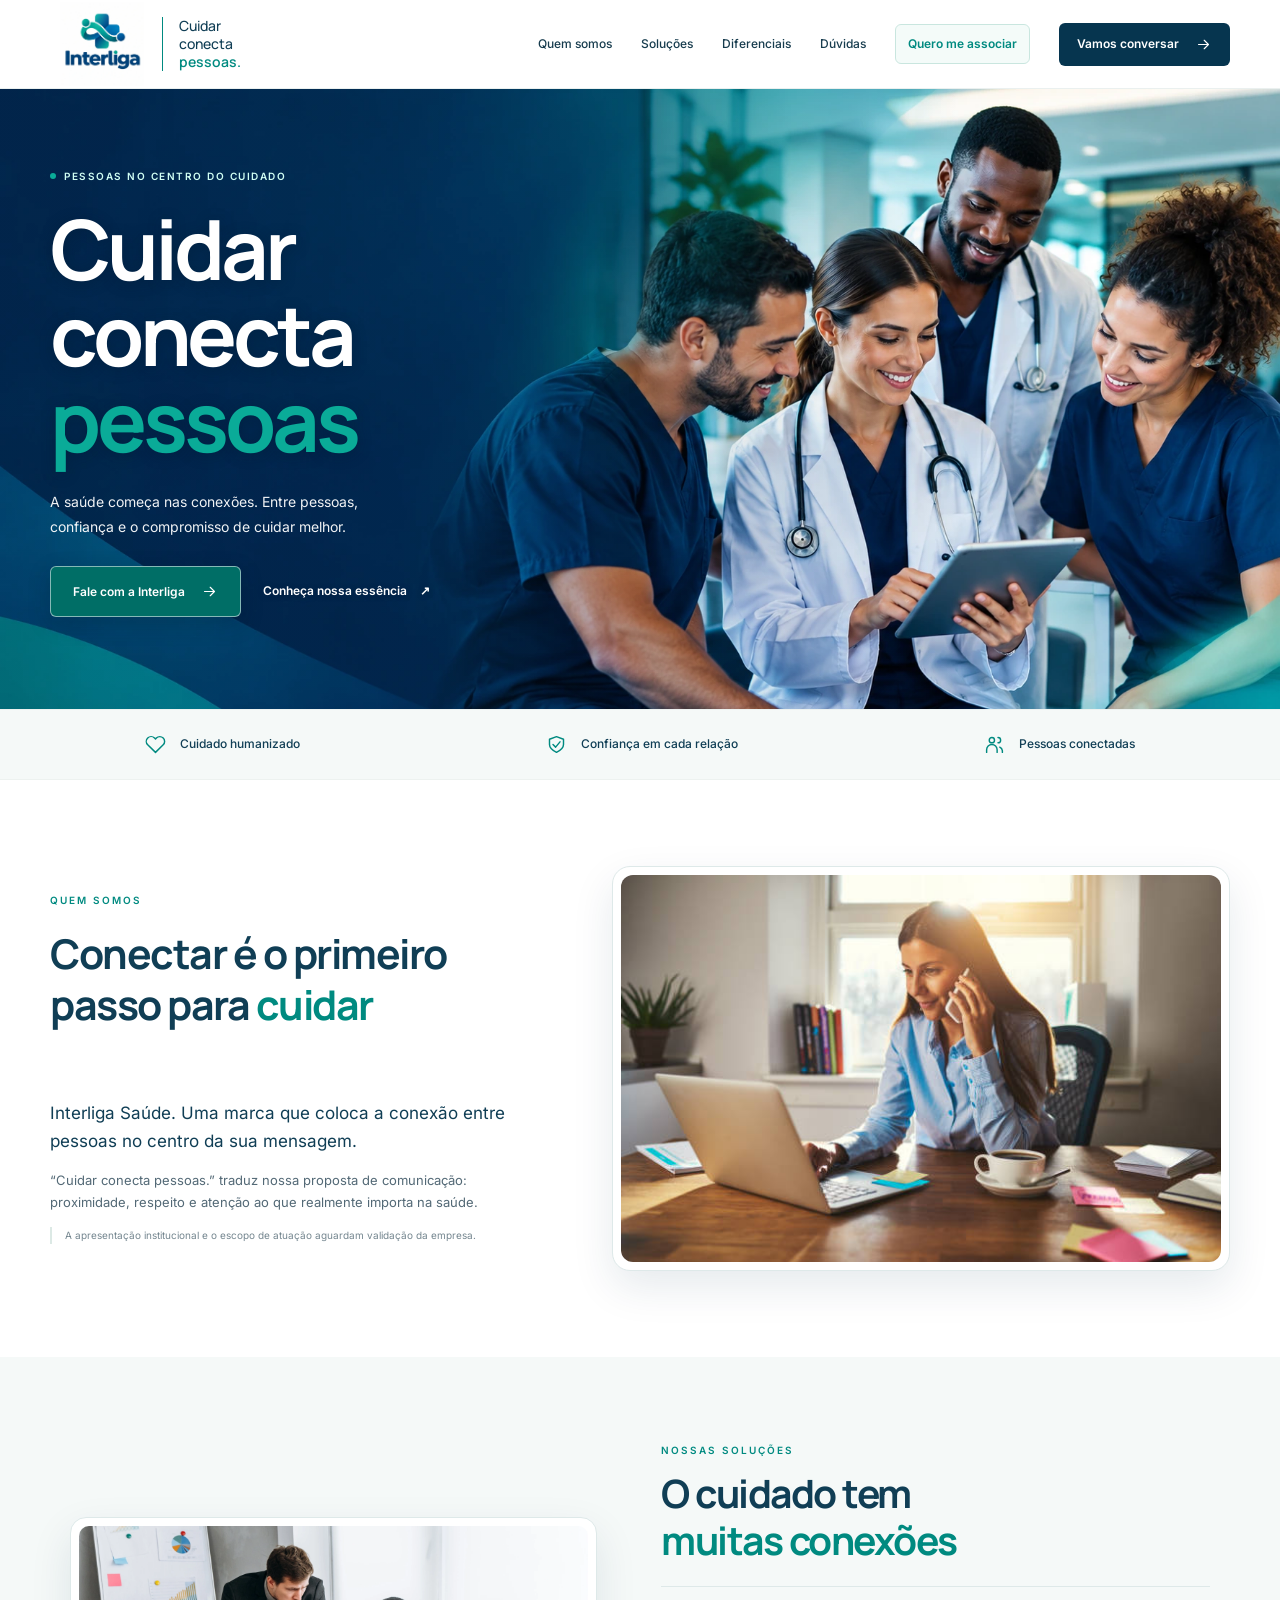
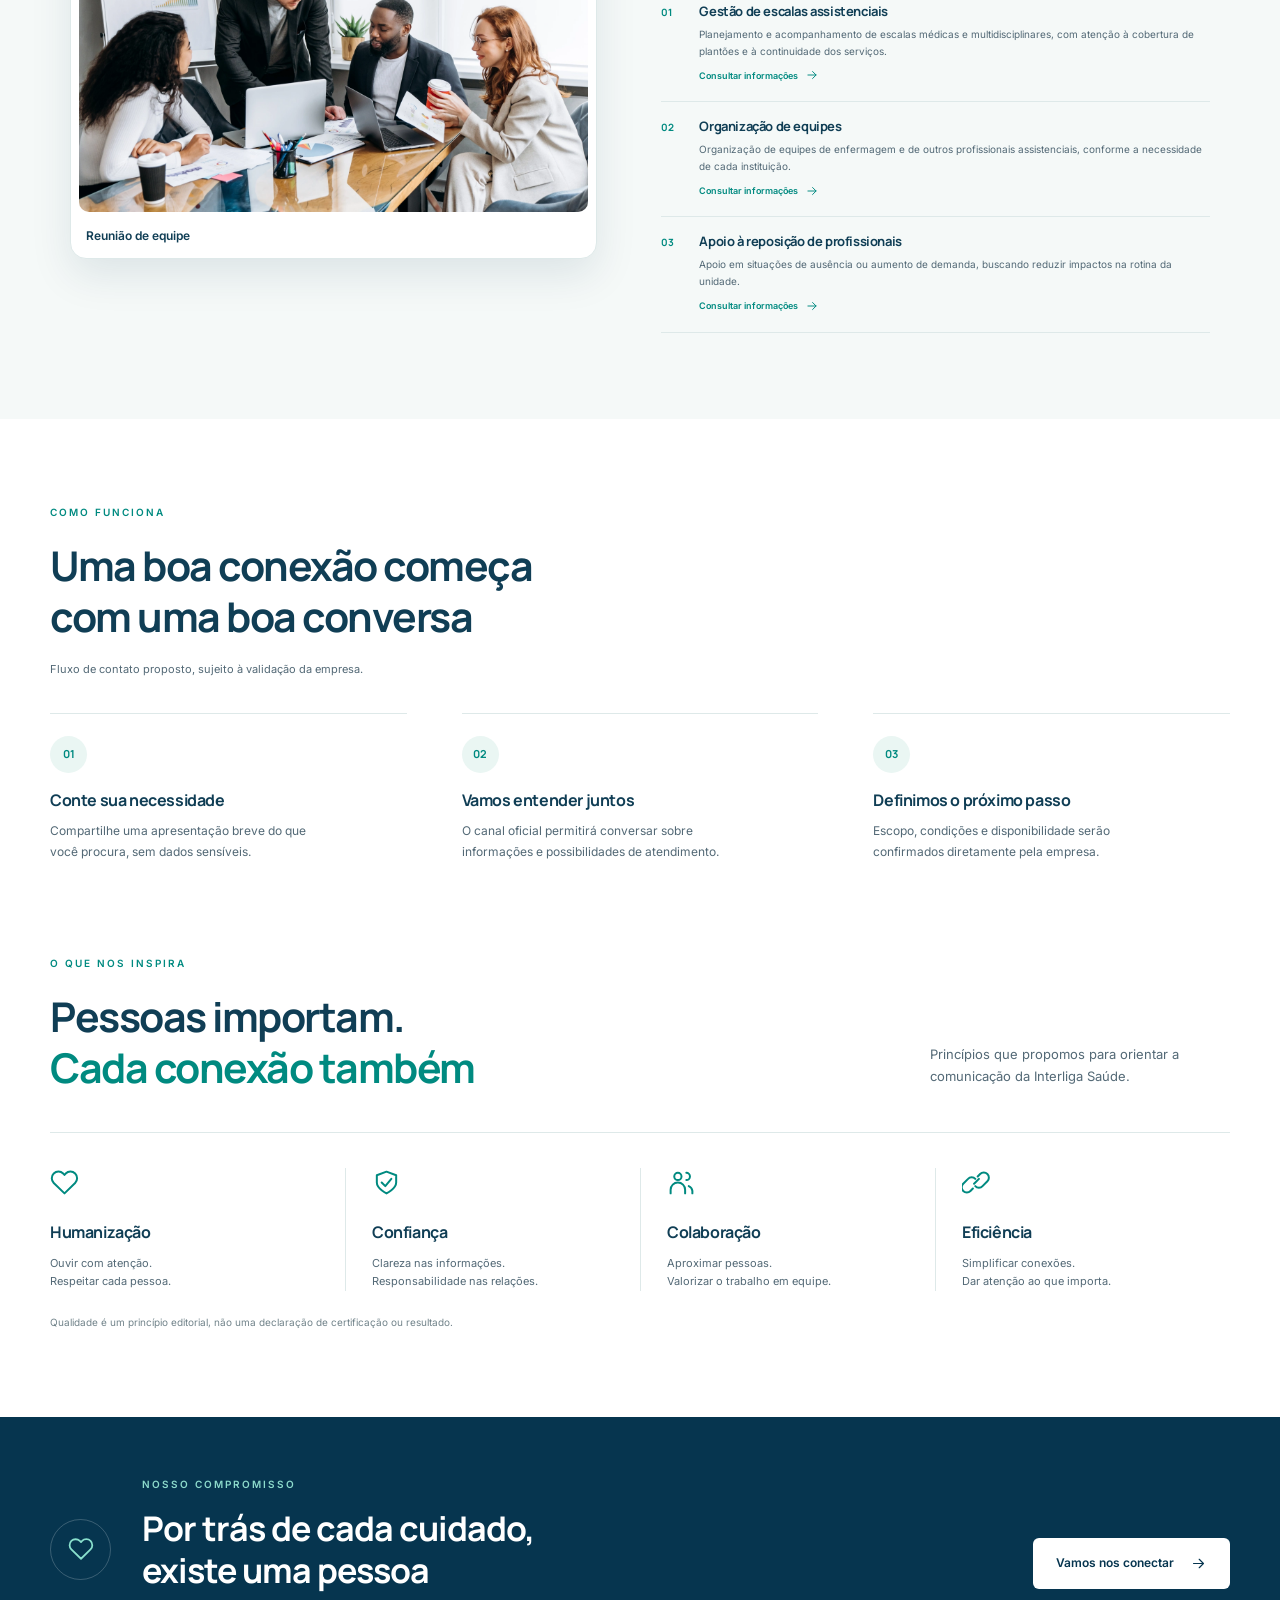
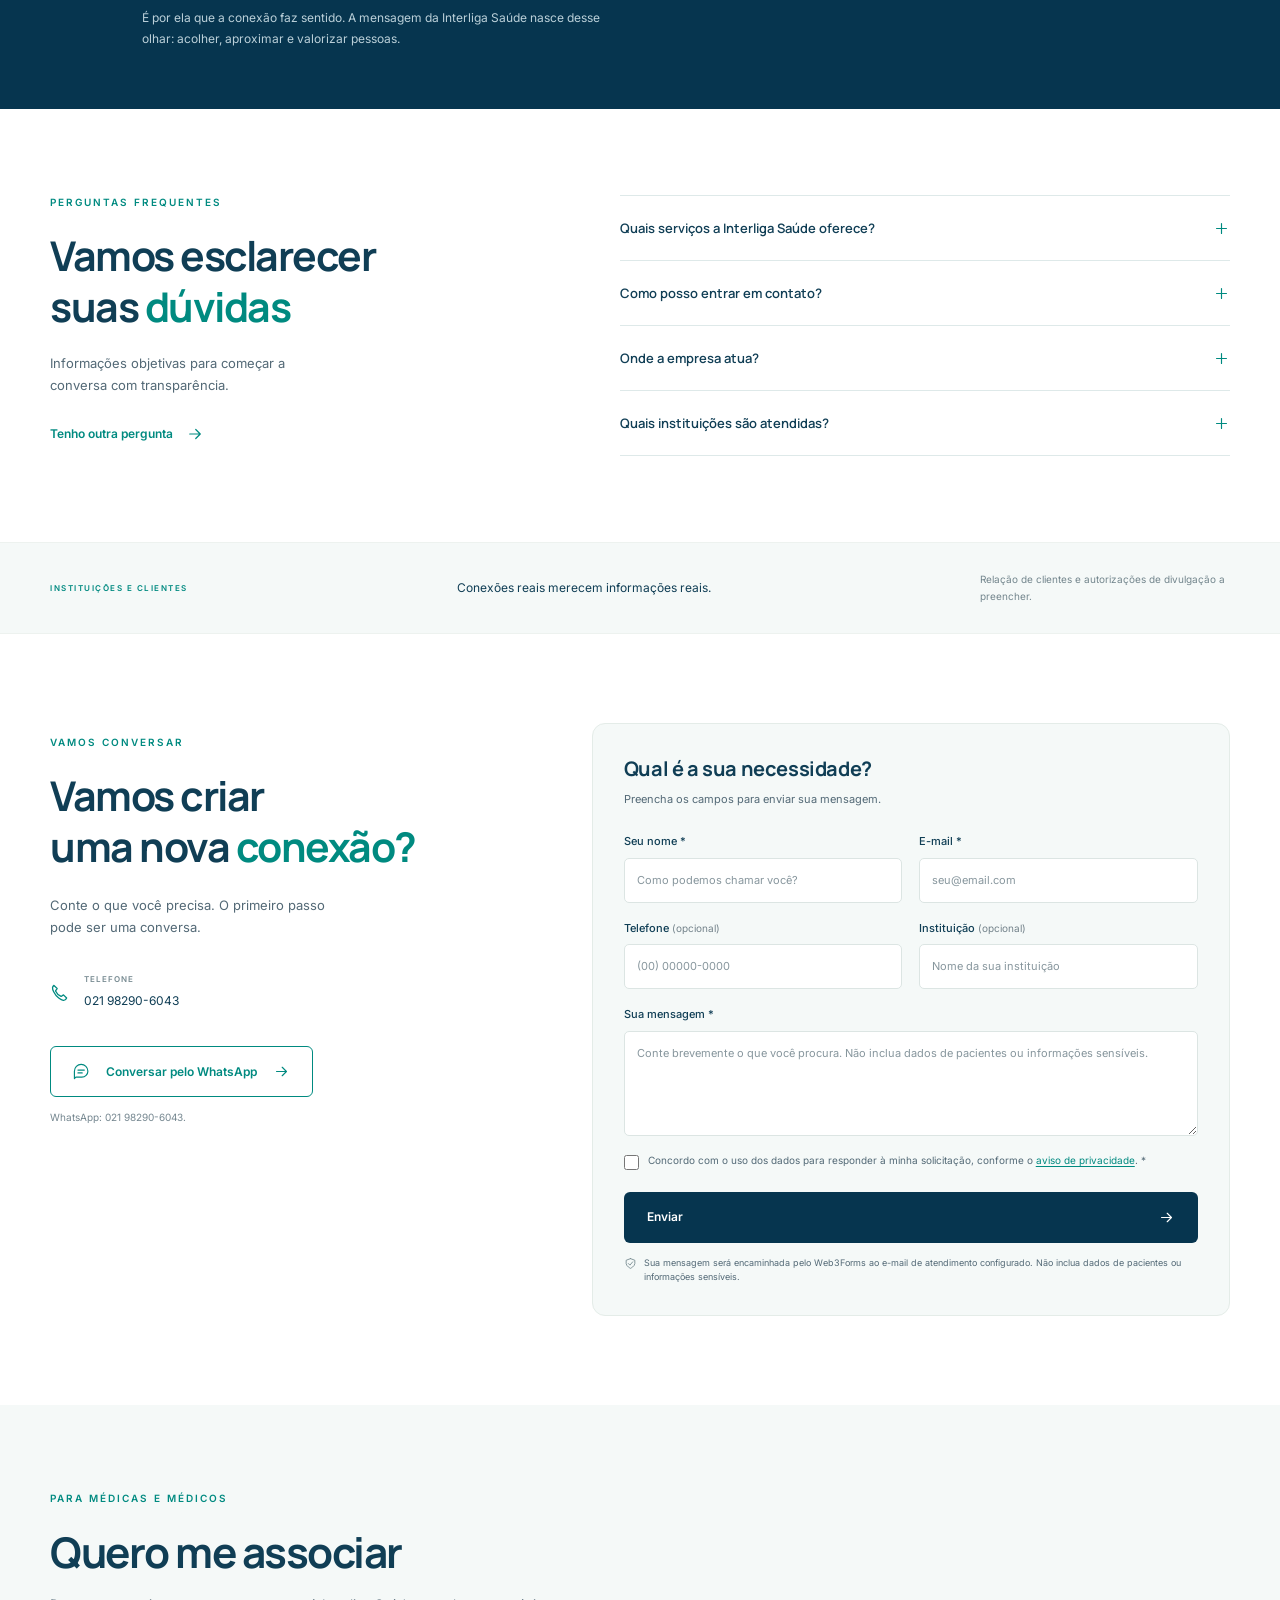
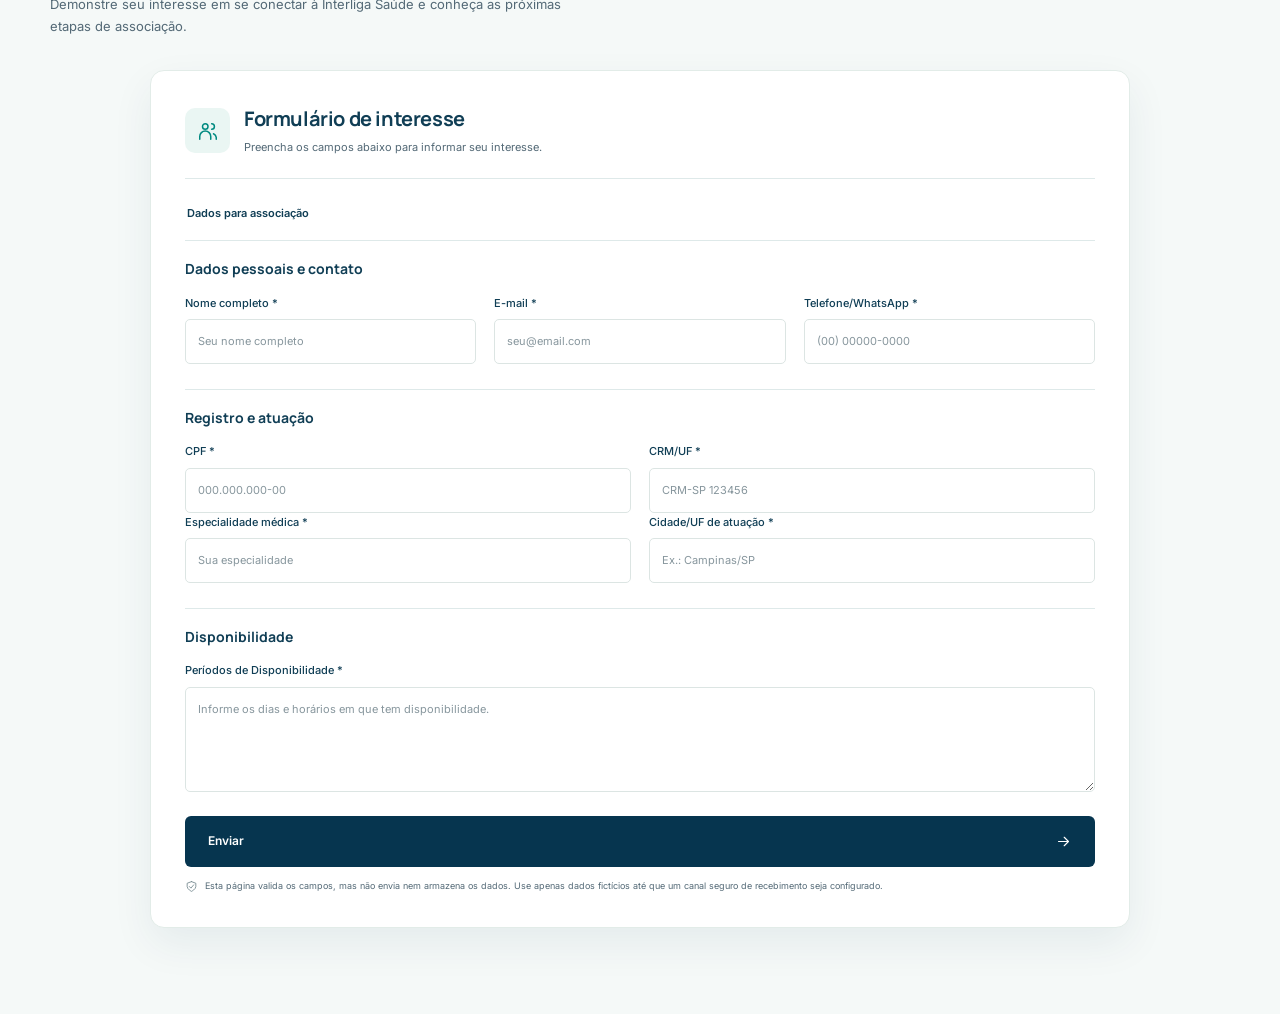
==== commit 56bb75d2: "Add files via upload" ====
--- a/index.html
+++ b/index.html
@@ -104,9 +104,9 @@
     <section class="section process" id="como-funciona" aria-labelledby="process-title"><div class="container"><div class="compact-heading"><p class="eyebrow">COMO FUNCIONA</p><h2 id="process-title">Uma boa conexão começa<br>com uma boa conversa</h2><p>Fluxo de contato proposto, sujeito à validação da empresa.</p></div><div class="steps"><article><span class="step-number">01</span><h3>Conte sua necessidade</h3><p>Compartilhe uma apresentação breve do que você procura, sem dados sensíveis.</p></article><article><span class="step-number">02</span><h3>Vamos entender juntos</h3><p>O canal oficial permitirá conversar sobre informações e possibilidades de atendimento.</p></article><article><span class="step-number">03</span><h3>Definimos o próximo passo</h3><p>Escopo, condições e disponibilidade serão confirmados diretamente pela empresa.</p></article></div></div></section>
     <section class="section differences" id="diferenciais" aria-labelledby="differences-title"><div class="container"><div class="section-heading"><div><p class="eyebrow">O QUE NOS INSPIRA</p><h2 id="differences-title">Pessoas importam.<br><span class="teal-text">Cada conexão também</span></h2></div><p>Princípios que propomos para orientar a comunicação da Interliga Saúde.</p></div><div class="values"><article><svg class="icon" aria-hidden="true"><use href="#icon-heart"/></svg><h3>Humanização</h3><p>Ouvir com atenção.<br>Respeitar cada pessoa.</p></article><article><svg class="icon" aria-hidden="true"><use href="#icon-shield"/></svg><h3>Confiança</h3><p>Clareza nas informações.<br>Responsabilidade nas relações.</p></article><article><svg class="icon" aria-hidden="true"><use href="#icon-users"/></svg><h3>Colaboração</h3><p>Aproximar pessoas.<br>Valorizar o trabalho em equipe.</p></article><article><svg class="icon" aria-hidden="true"><use href="#icon-link"/></svg><h3>Eficiência</h3><p>Simplificar conexões.<br>Dar atenção ao que importa.</p></article></div><p class="section-note">Qualidade é um princípio editorial, não uma declaração de certificação ou resultado.</p></div></section>
     <section class="commitment" aria-labelledby="commitment-title"><div class="container commitment-inner"><div class="commitment-mark"><svg class="icon" aria-hidden="true"><use href="#icon-heart"/></svg></div><div><p class="eyebrow">NOSSO COMPROMISSO</p><h2 id="commitment-title">Por trás de cada cuidado,<br>existe uma pessoa</h2><p>É por ela que a conexão faz sentido. A mensagem da Interliga Saúde nasce desse olhar: acolher, aproximar e valorizar pessoas.</p></div><a class="button button-white" href="#contato">Vamos nos conectar <svg class="icon" aria-hidden="true"><use href="#icon-arrow"/></svg></a></div></section>
-    <section class="section faq" id="duvidas" aria-labelledby="faq-title"><div class="container faq-layout"><div class="faq-intro"><p class="eyebrow">PERGUNTAS FREQUENTES</p><h2 id="faq-title">Vamos esclarecer<br>suas <span class="teal-text">dúvidas</span></h2><p>Informações objetivas para começar a conversa com transparência.</p><a class="text-link" href="#contato">Tenho outra pergunta <svg class="icon" aria-hidden="true"><use href="#icon-arrow"/></svg></a></div><div class="faq-items"><details><summary>Quais serviços a Interliga Saúde oferece?<svg class="icon" aria-hidden="true"><use href="#icon-plus"/></svg></summary><p>O portfólio oficial ainda não foi informado para esta versão do site. A seção de soluções está pronta para receber os serviços confirmados pela empresa, sem apresentar ofertas não verificadas.</p></details><details><summary>Como posso entrar em contato?<svg class="icon" aria-hidden="true"><use href="#icon-plus"/></svg></summary><p>Use o botão do WhatsApp para conversar pelo número 021 98290-6043. O e-mail ainda precisa ser configurado. O formulário não envia nem armazena sua solicitação; ele apenas prepara uma mensagem para você revisar e enviar no aplicativo.</p></details><details><summary>Onde a empresa atua?<svg class="icon" aria-hidden="true"><use href="#icon-plus"/></svg></summary><p>Localidades, modalidades e abrangência de atendimento aguardam confirmação. Nenhuma região é apresentada como atendida nesta versão.</p></details><details><summary>Quais instituições são atendidas?<svg class="icon" aria-hidden="true"><use href="#icon-plus"/></svg></summary><p>A relação de instituições e clientes ainda não foi fornecida. Nomes e marcas só serão divulgados depois da confirmação da empresa e da autorização para uso.</p></details></div></div></section>
+    <section class="section faq" id="duvidas" aria-labelledby="faq-title"><div class="container faq-layout"><div class="faq-intro"><p class="eyebrow">PERGUNTAS FREQUENTES</p><h2 id="faq-title">Vamos esclarecer<br>suas <span class="teal-text">dúvidas</span></h2><p>Informações objetivas para começar a conversa com transparência.</p><a class="text-link" href="#contato">Tenho outra pergunta <svg class="icon" aria-hidden="true"><use href="#icon-arrow"/></svg></a></div><div class="faq-items"><details><summary>Quais serviços a Interliga Saúde oferece?<svg class="icon" aria-hidden="true"><use href="#icon-plus"/></svg></summary><p>O portfólio oficial ainda não foi informado para esta versão do site. A seção de soluções está pronta para receber os serviços confirmados pela empresa, sem apresentar ofertas não verificadas.</p></details><details><summary>Como posso entrar em contato?<svg class="icon" aria-hidden="true"><use href="#icon-plus"/></svg></summary><p>Use o botão do WhatsApp para conversar pelo número 021 98290-6043 ou envie sua mensagem pelo formulário. O contato será encaminhado ao e-mail de atendimento configurado pela Interliga Saúde.</p></details><details><summary>Onde a empresa atua?<svg class="icon" aria-hidden="true"><use href="#icon-plus"/></svg></summary><p>Localidades, modalidades e abrangência de atendimento aguardam confirmação. Nenhuma região é apresentada como atendida nesta versão.</p></details><details><summary>Quais instituições são atendidas?<svg class="icon" aria-hidden="true"><use href="#icon-plus"/></svg></summary><p>A relação de instituições e clientes ainda não foi fornecida. Nomes e marcas só serão divulgados depois da confirmação da empresa e da autorização para uso.</p></details></div></div></section>
     <section class="institutions"><div class="container institutions-inner"><p class="eyebrow">INSTITUIÇÕES E CLIENTES</p><p>Conexões reais merecem informações reais.</p><span>Relação de clientes e autorizações de divulgação a preencher.</span></div></section>
-    <section class="section contact" id="contato" aria-labelledby="contact-title"><div class="container contact-layout"><div class="contact-copy"><p class="eyebrow">VAMOS CONVERSAR</p><h2 id="contact-title">Vamos criar<br>uma nova <span class="teal-text">conexão?</span></h2><p class="contact-lead">Conte o que você precisa. O primeiro passo pode ser uma conversa.</p><div class="contact-info"><div><svg class="icon" aria-hidden="true"><use href="#icon-mail"/></svg><div><span>E-MAIL</span><p id="contact-email">[E-mail oficial a preencher]</p></div></div><div><svg class="icon" aria-hidden="true"><use href="#icon-phone"/></svg><div><span>TELEFONE</span><p id="contact-phone">021 98290-6043</p></div></div><div><svg class="icon" aria-hidden="true"><use href="#icon-location"/></svg><div><span>LOCALIZAÇÃO</span><p id="contact-address">[Endereço ou região a preencher]</p></div></div></div><button class="button button-outline" id="whatsapp-contact" type="button"><svg class="icon" aria-hidden="true"><use href="#icon-chat"/></svg> Conversar pelo WhatsApp <svg class="icon" aria-hidden="true"><use href="#icon-arrow"/></svg></button><p class="channel-note">WhatsApp: 021 98290-6043.</p><p id="channel-status" class="channel-status" role="status" aria-live="polite"></p></div><div class="form-panel"><div class="form-heading"><h3>Qual é a sua necessidade?</h3><p>Preencha os campos para preparar sua mensagem.</p></div><form id="contact-form" novalidate><div class="form-row"><div class="form-field"><label for="name">Seu nome <span aria-hidden="true">*</span></label><input id="name" name="name" type="text" required minlength="2" maxlength="100" autocomplete="name" placeholder="Como podemos chamar você?" aria-describedby="name-error"><p id="name-error" class="field-error"></p></div><div class="form-field"><label for="email">E-mail <span aria-hidden="true">*</span></label><input id="email" name="email" type="email" required maxlength="254" autocomplete="email" placeholder="seu@email.com" aria-describedby="email-error"><p id="email-error" class="field-error"></p></div></div><div class="form-row"><div class="form-field"><label for="phone">Telefone <span class="optional">(opcional)</span></label><input id="phone" name="phone" type="tel" maxlength="22" autocomplete="tel" placeholder="(00) 00000-0000" aria-describedby="phone-error"><p id="phone-error" class="field-error"></p></div><div class="form-field"><label for="organization">Instituição <span class="optional">(opcional)</span></label><input id="organization" name="organization" type="text" maxlength="150" autocomplete="organization" placeholder="Nome da sua instituição" aria-describedby="organization-error"><p id="organization-error" class="field-error"></p></div></div><div class="form-field"><label for="message">Sua mensagem <span aria-hidden="true">*</span></label><textarea id="message" name="message" required minlength="10" maxlength="2000" rows="4" placeholder="Conte brevemente o que você procura. Não inclua dados de pacientes ou informações sensíveis." aria-describedby="message-error"></textarea><p id="message-error" class="field-error"></p></div><div class="honeypot" aria-hidden="true"><label for="website">Não preencha este campo</label><input type="text" id="website" name="website" tabindex="-1" autocomplete="off"></div><label class="consent-label" for="consent"><input type="checkbox" id="consent" name="consent" required aria-describedby="consent-error"><span>Concordo com o uso dos dados para responder à minha solicitação, conforme o <a href="privacy.html">aviso de privacidade</a>. <span aria-hidden="true">*</span></span></label><p id="consent-error" class="field-error"></p><button class="button button-primary form-submit" id="send-message" type="submit">Preparar mensagem <svg class="icon" aria-hidden="true"><use href="#icon-arrow"/></svg></button><p class="form-disclaimer"><svg class="icon" aria-hidden="true"><use href="#icon-shield"/></svg> Integração pendente. Esta versão não envia nem armazena mensagens.</p><p id="form-status" class="form-status" role="status" aria-live="polite"></p></form></div></div></section>
+    <section class="section contact" id="contato" aria-labelledby="contact-title"><div class="container contact-layout"><div class="contact-copy"><p class="eyebrow">VAMOS CONVERSAR</p><h2 id="contact-title">Vamos criar<br>uma nova <span class="teal-text">conexão?</span></h2><p class="contact-lead">Conte o que você precisa. O primeiro passo pode ser uma conversa.</p><div class="contact-info"><div><svg class="icon" aria-hidden="true"><use href="#icon-phone"/></svg><div><span>TELEFONE</span><p id="contact-phone">021 98290-6043</p></div></div></div><button class="button button-outline" id="whatsapp-contact" type="button"><svg class="icon" aria-hidden="true"><use href="#icon-chat"/></svg> Conversar pelo WhatsApp <svg class="icon" aria-hidden="true"><use href="#icon-arrow"/></svg></button><p class="channel-note">WhatsApp: 021 98290-6043.</p><p id="channel-status" class="channel-status" role="status" aria-live="polite"></p></div><div class="form-panel"><div class="form-heading"><h3>Qual é a sua necessidade?</h3><p>Preencha os campos para enviar sua mensagem.</p></div><form id="contact-form" action="https://api.web3forms.com/submit" method="POST" novalidate><div class="form-row"><div class="form-field"><label for="name">Seu nome <span aria-hidden="true">*</span></label><input id="name" name="name" type="text" required minlength="2" maxlength="100" autocomplete="name" placeholder="Como podemos chamar você?" aria-describedby="name-error"><p id="name-error" class="field-error"></p></div><div class="form-field"><label for="email">E-mail <span aria-hidden="true">*</span></label><input id="email" name="email" type="email" required maxlength="254" autocomplete="email" placeholder="seu@email.com" aria-describedby="email-error"><p id="email-error" class="field-error"></p></div></div><div class="form-row"><div class="form-field"><label for="phone">Telefone <span class="optional">(opcional)</span></label><input id="phone" name="phone" type="tel" maxlength="22" autocomplete="tel" placeholder="(00) 00000-0000" aria-describedby="phone-error"><p id="phone-error" class="field-error"></p></div><div class="form-field"><label for="organization">Instituição <span class="optional">(opcional)</span></label><input id="organization" name="institution" type="text" maxlength="150" autocomplete="organization" placeholder="Nome da sua instituição" aria-describedby="organization-error"><p id="organization-error" class="field-error"></p></div></div><div class="form-field"><label for="message">Sua mensagem <span aria-hidden="true">*</span></label><textarea id="message" name="message" required minlength="10" maxlength="2000" rows="4" placeholder="Conte brevemente o que você procura. Não inclua dados de pacientes ou informações sensíveis." aria-describedby="message-error"></textarea><p id="message-error" class="field-error"></p></div><div class="honeypot" aria-hidden="true"><label for="website">Não preencha este campo</label><input type="text" id="website" name="website" tabindex="-1" autocomplete="off"></div><label class="consent-label" for="consent"><input type="checkbox" id="consent" name="consent" required aria-describedby="consent-error"><span>Concordo com o uso dos dados para responder à minha solicitação, conforme o <a href="privacy.html">aviso de privacidade</a>. <span aria-hidden="true">*</span></span></label><p id="consent-error" class="field-error"></p><button class="button button-primary form-submit" id="send-message" type="submit">Enviar <svg class="icon" aria-hidden="true"><use href="#icon-arrow"/></svg></button><p class="form-disclaimer"><svg class="icon" aria-hidden="true"><use href="#icon-shield"/></svg> Sua mensagem será encaminhada pelo Web3Forms ao e-mail de atendimento configurado. Não inclua dados de pacientes ou informações sensíveis.</p><p id="form-status" class="form-status" role="status" aria-live="polite"></p></form></div></div></section>
     <section class="section association" id="associar" aria-labelledby="association-title">
       <div class="container">
         <div class="association-heading">
@@ -115,17 +115,13 @@
             <h2 id="association-title">Quero me associar</h2>
             <p class="association-intro-copy">Demonstre seu interesse em se conectar à Interliga Saúde e conheça as próximas etapas de associação.</p>
           </div>
-          <div class="association-security-note" id="association-inactive-note" role="note">
-            <svg class="icon" aria-hidden="true"><use href="#icon-shield"/></svg>
-            <p><strong>Cadastro on-line ainda não está ativo.</strong> Este formulário só valida dados no navegador e não tem canal seguro de recebimento. Use dados fictícios: a inscrição não será enviada nem concluída.</p>
-          </div>
         </div>
         <div class="association-card">
           <div class="association-card-heading">
             <div class="icon-box"><svg class="icon" aria-hidden="true"><use href="#icon-users"/></svg></div>
-            <div><h3>Formulário de interesse</h3><p>Use apenas dados fictícios para testar a validação local; o site não envia nem armazena o cadastro.</p></div>
+            <div><h3>Formulário de interesse</h3><p>Preencha os campos abaixo para informar seu interesse.</p></div>
           </div>
-          <form class="association-form" id="association-form" novalidate aria-describedby="association-inactive-note">
+          <form class="association-form" id="association-form" novalidate>
             <fieldset class="association-fields">
               <legend class="association-legend">Dados para associação</legend>
               <div class="association-groups">
@@ -152,8 +148,8 @@
                 </div>
               </div>
             </fieldset>
-            <button class="button button-primary association-submit" id="association-submit" type="submit">Validar campos (não enviar) <svg class="icon" aria-hidden="true"><use href="#icon-arrow"/></svg></button>
-            <p class="form-disclaimer"><svg class="icon" aria-hidden="true"><use href="#icon-shield"/></svg> A validação ocorre somente nesta página. A inscrição não é enviada nem armazenada; não use dados reais antes de configurar um canal seguro.</p>
+            <button class="button button-primary association-submit" id="association-submit" type="submit">Enviar <svg class="icon" aria-hidden="true"><use href="#icon-arrow"/></svg></button>
+            <p class="form-disclaimer"><svg class="icon" aria-hidden="true"><use href="#icon-shield"/></svg> Esta página valida os campos, mas não envia nem armazena os dados. Use apenas dados fictícios até que um canal seguro de recebimento seja configurado.</p>
             <p id="association-form-status" class="form-status" role="status" aria-live="polite"></p>
           </form>
         </div>
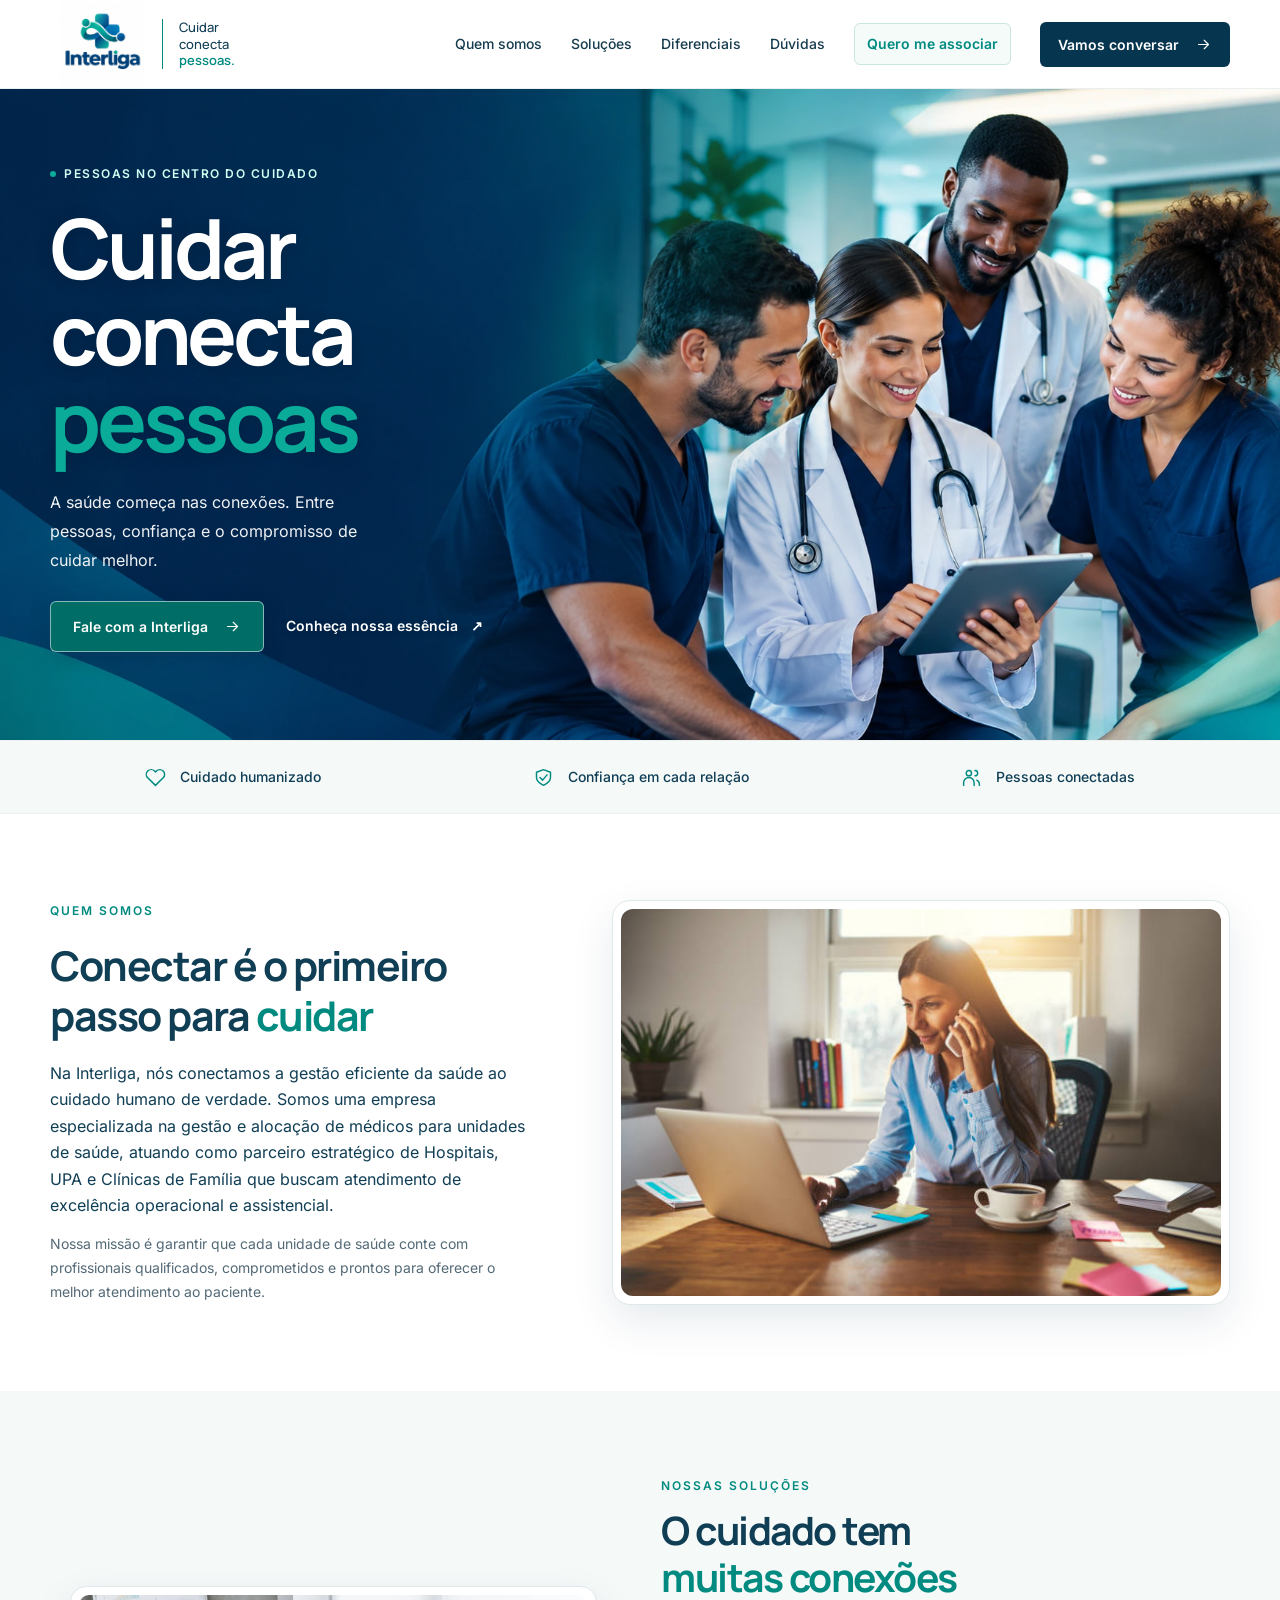
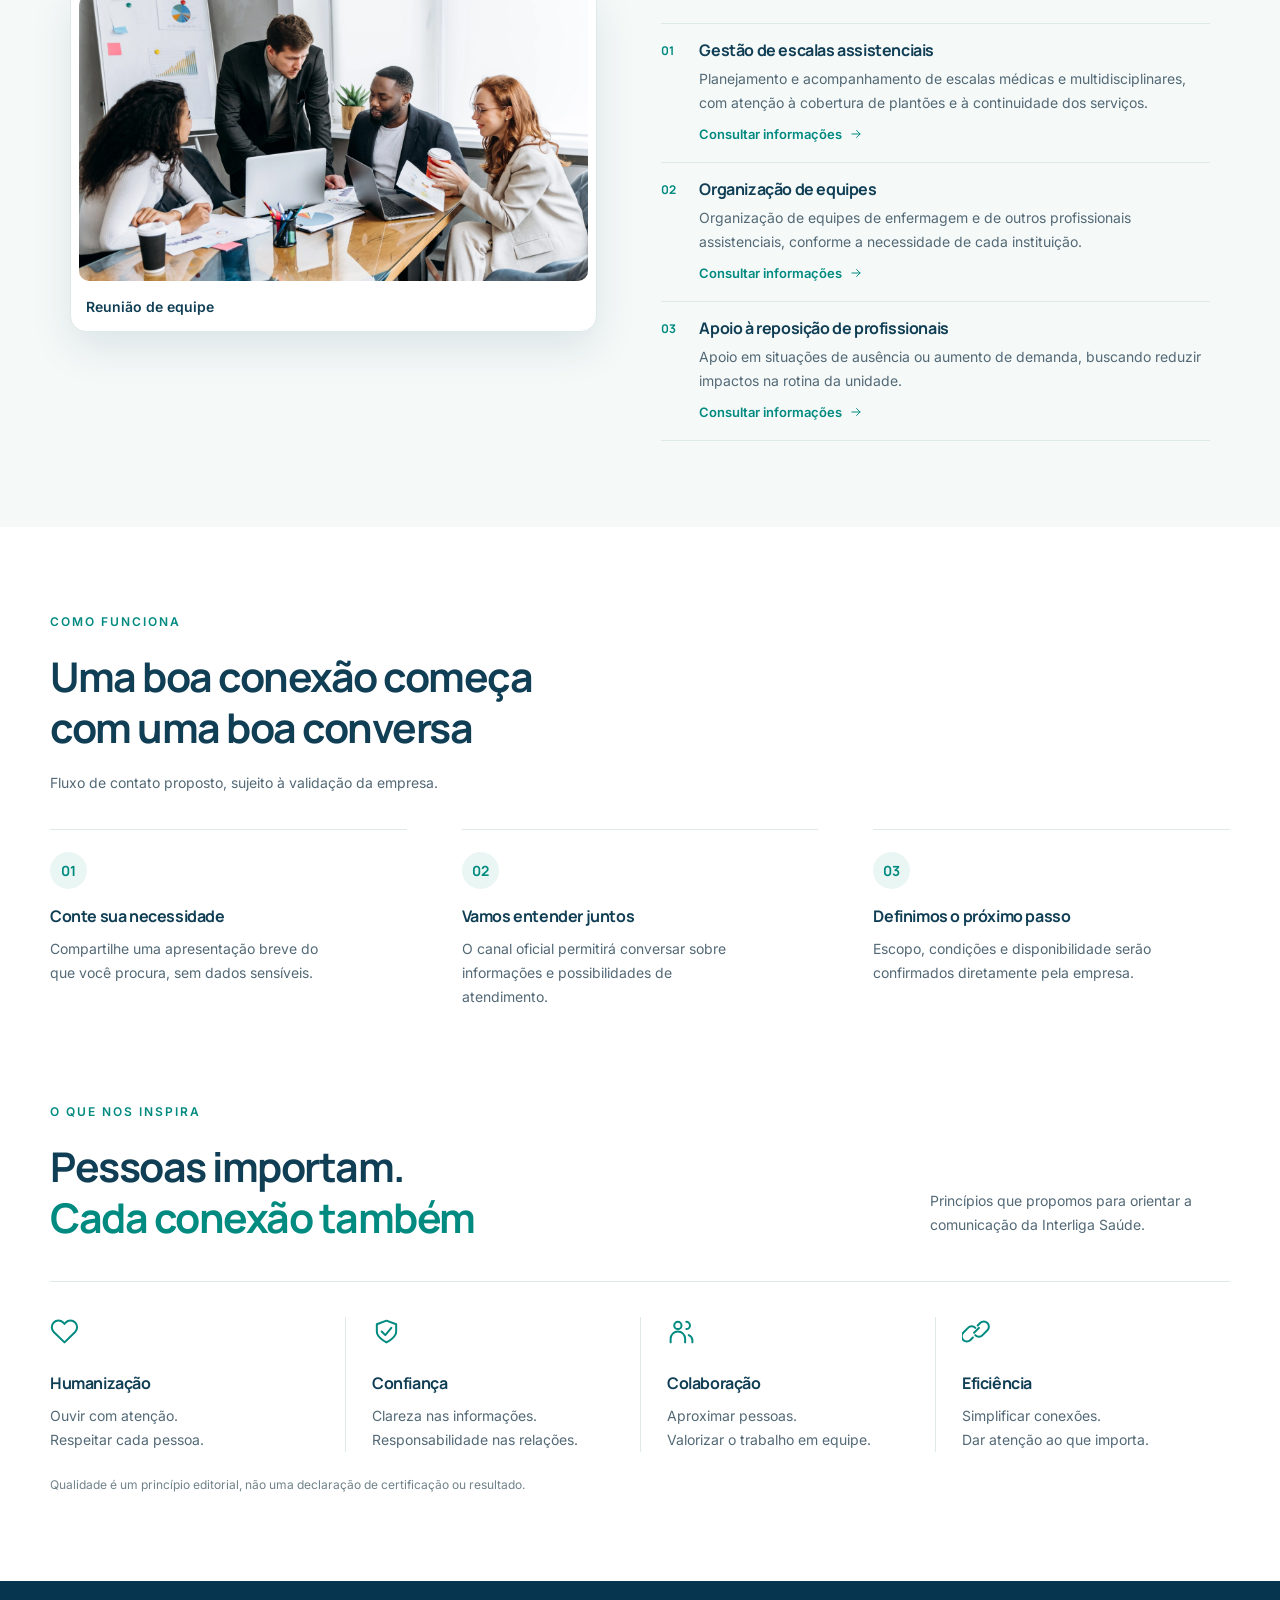
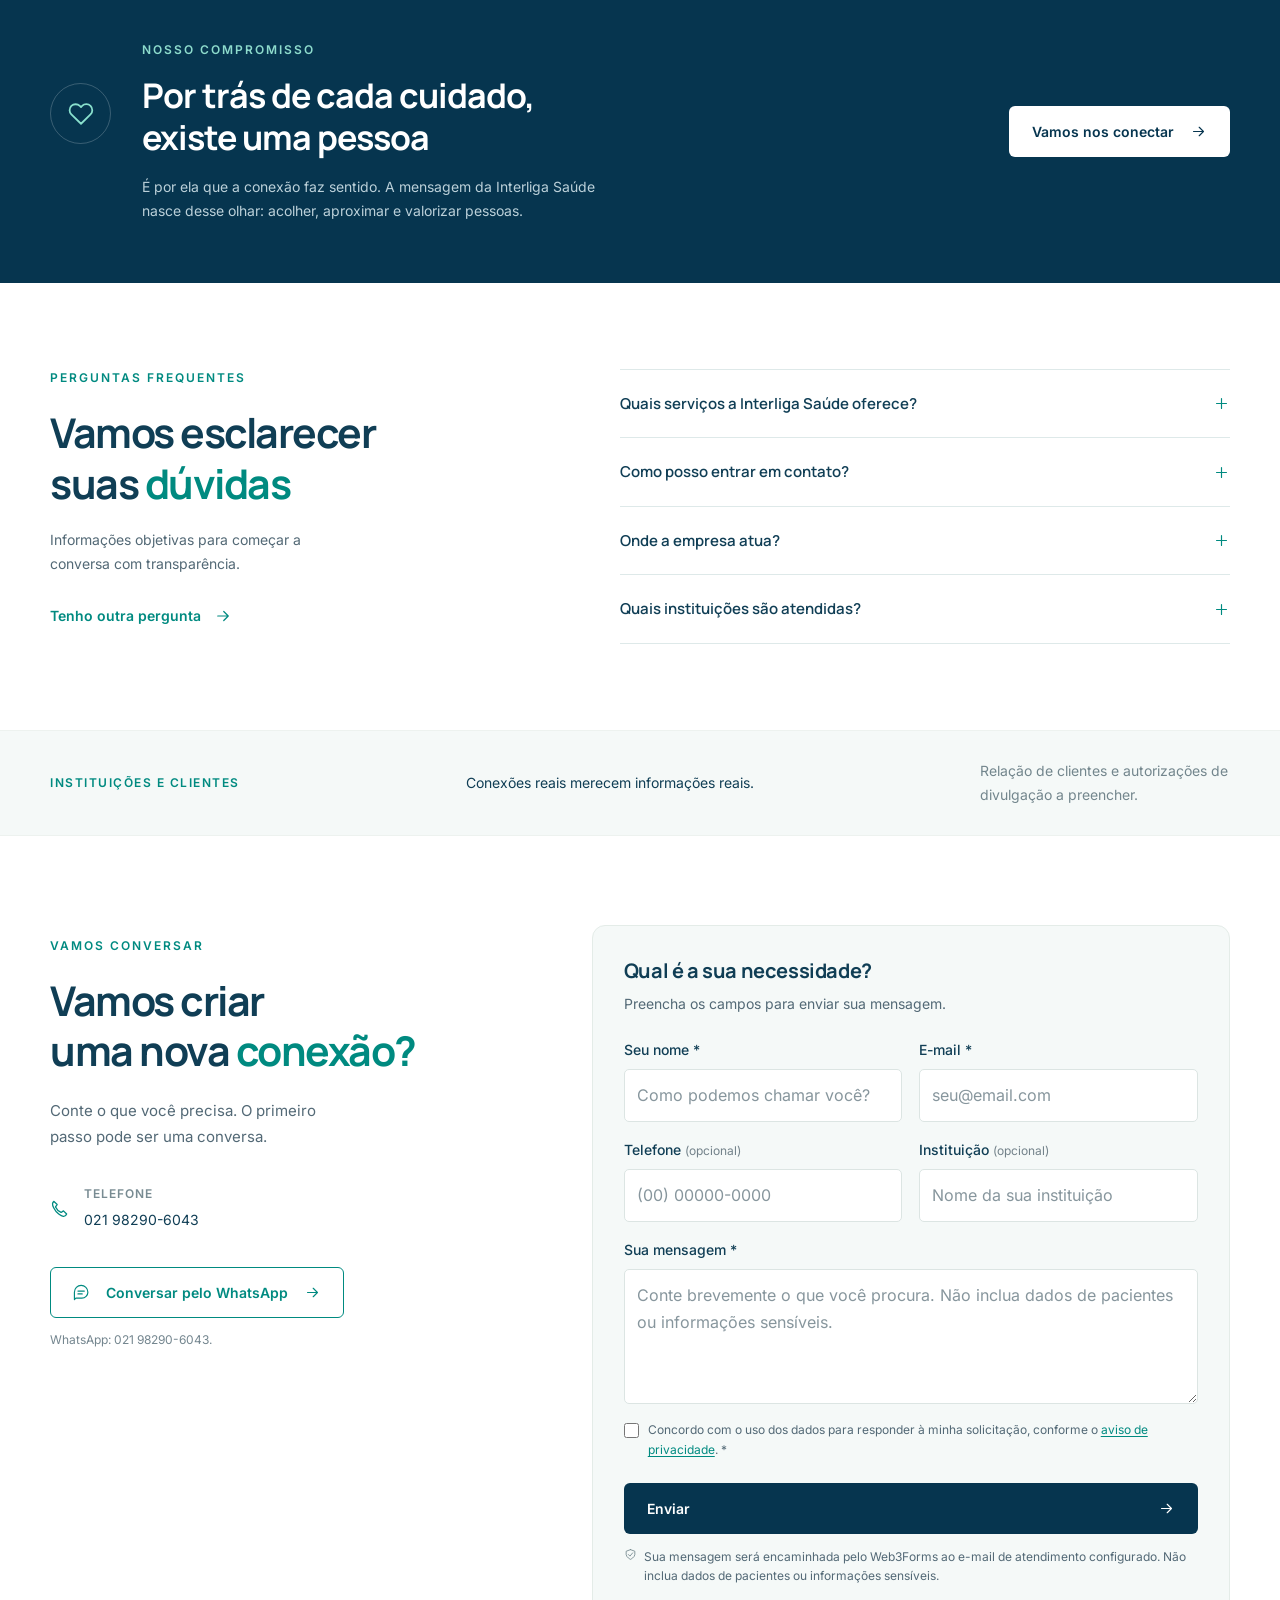
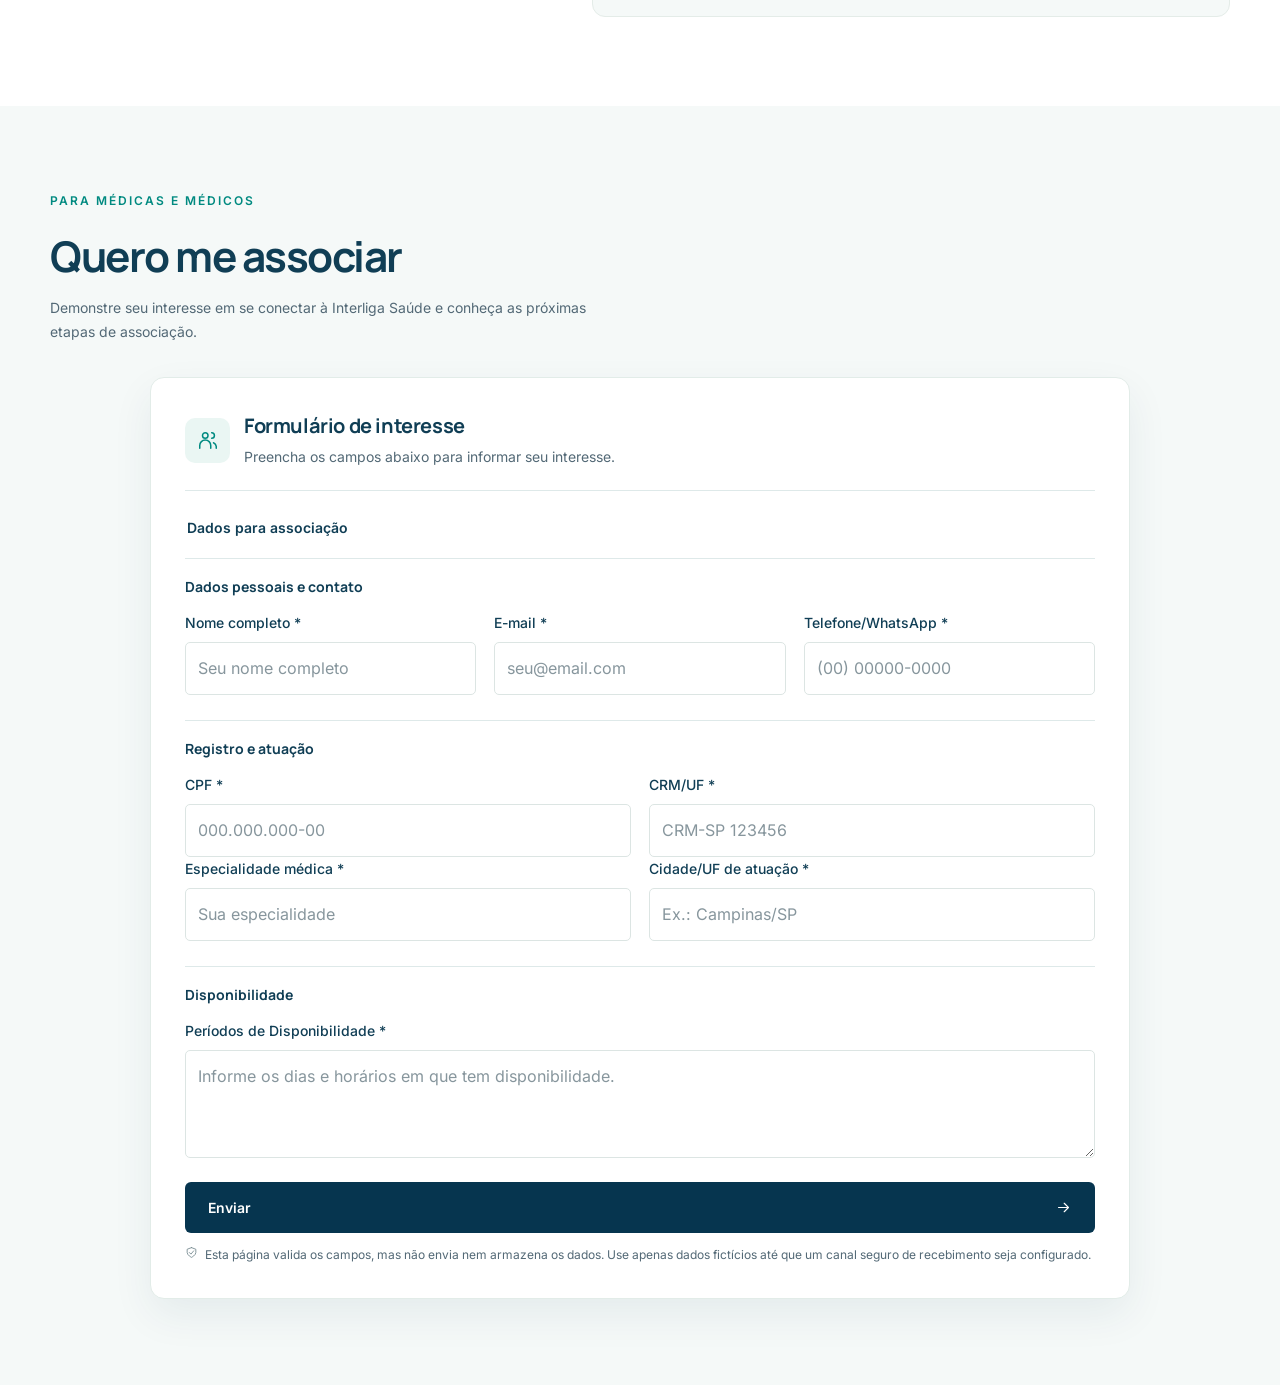
==== commit f6779d59: "Add files via upload" ====
--- a/index.html
+++ b/index.html
@@ -65,7 +65,7 @@
     <section class="section about" id="sobre" aria-labelledby="about-title">
       <div class="container about-layout">
         <div class="about-heading"><p class="eyebrow">QUEM SOMOS</p><h2 id="about-title">Conectar é o primeiro<br>passo para <span class="teal-text">cuidar</span></h2></div>
-        <div class="about-copy"><p class="lead">Interliga Saúde. Uma marca que coloca a conexão entre pessoas no centro da sua mensagem.</p><p id="institution-description">“Cuidar conecta pessoas.” traduz nossa proposta de comunicação: proximidade, respeito e atenção ao que realmente importa na saúde.</p><p class="editorial-note">A apresentação institucional e o escopo de atuação aguardam validação da empresa.</p></div>
+        <div class="about-copy"><p class="lead">Na Interliga, nós conectamos a gestão eficiente da saúde ao cuidado humano de verdade. Somos uma empresa especializada na gestão e alocação de médicos para unidades de saúde, atuando como parceiro estratégico de Hospitais, UPA e Clínicas de Família que buscam atendimento de excelência operacional e assistencial.</p><p id="institution-description">Nossa missão é garantir que cada unidade de saúde conte com profissionais qualificados, comprometidos e prontos para oferecer o melhor atendimento ao paciente.</p></div>
         <figure class="about-image"><img src="assets/images/conectar.jpg" alt="Pessoa em ambiente de trabalho, falando ao telefone diante de um computador." width="612" height="395" loading="lazy" decoding="async"></figure>
       </div>
     </section>
--- a/assets/css/style.css
+++ b/assets/css/style.css
@@ -554,3 +554,37 @@
   .hero-description { margin-inline: auto; }
   .hero-actions { justify-content: center; }
 }
+
+
+/* Escala tipográfica ampliada para leitura confortável. */
+body { font-size: 16px; }
+.eyebrow, .hero .eyebrow, .hero-copy .eyebrow, .institutions .eyebrow,
+.pending-label, .contact-info span, .solutions-feature-label, .solution-item-number,
+.field-error, .optional, .association-fields .field-hint, .hero-caption,
+.hero-image-caption, .hero-image-caption span:first-child, .hero-visual figcaption,
+.hero-visual figcaption span:first-child, .section-note, .solutions-validation-note,
+.solutions-feature-credit, .channel-note { font-size: 12px; }
+.site-nav, .nav-associate-link, .button, .text-link, .hero-actions .button,
+.hero-actions .text-link, .contact-copy > .button, .commitment .button { font-size: 14px; }
+.site-header .brand-descriptor { font-size: 13px; }
+.hero-description { font-size: 16px; }
+.principle-inner > span, .about-copy p, .section-heading > p,
+.compact-heading > p:last-child, .solution-card > p:not(.pending-label), .steps p,
+.values p, .commitment p:not(.eyebrow), .faq-intro > p:not(.eyebrow),
+.faq-items details > p, .institutions p:not(.eyebrow), .institutions span,
+.contact-info p, .form-heading p, .form-field label, .association-intro-copy,
+.association-security-note p, .association-card-heading p, .solutions-feature-copy,
+.solution-item p { font-size: 14px; }
+.about-copy .lead { font-size: 16px; }
+.contact-lead { font-size: 15px; }
+.channel-status, .form-status { font-size: 14px; }
+.consent-label, .form-disclaimer { font-size: 12px; }
+.association-form .form-disclaimer { font-size: 12px; }
+.association-legend { font-size: 14px; }
+.association-fields .form-field label { font-size: 14px; }
+.faq-items summary { font-size: 15px; }
+.solution-card h3, .steps h3, .values h3, .solution-item h3 { font-size: 16px; }
+.card-link, .solution-item .card-link { font-size: 13px; }
+.step-number { font-size: 14px; }
+input:not([type='checkbox']), textarea,
+.association-fields input:not([type='checkbox']), .association-fields textarea { font-size: 16px; }
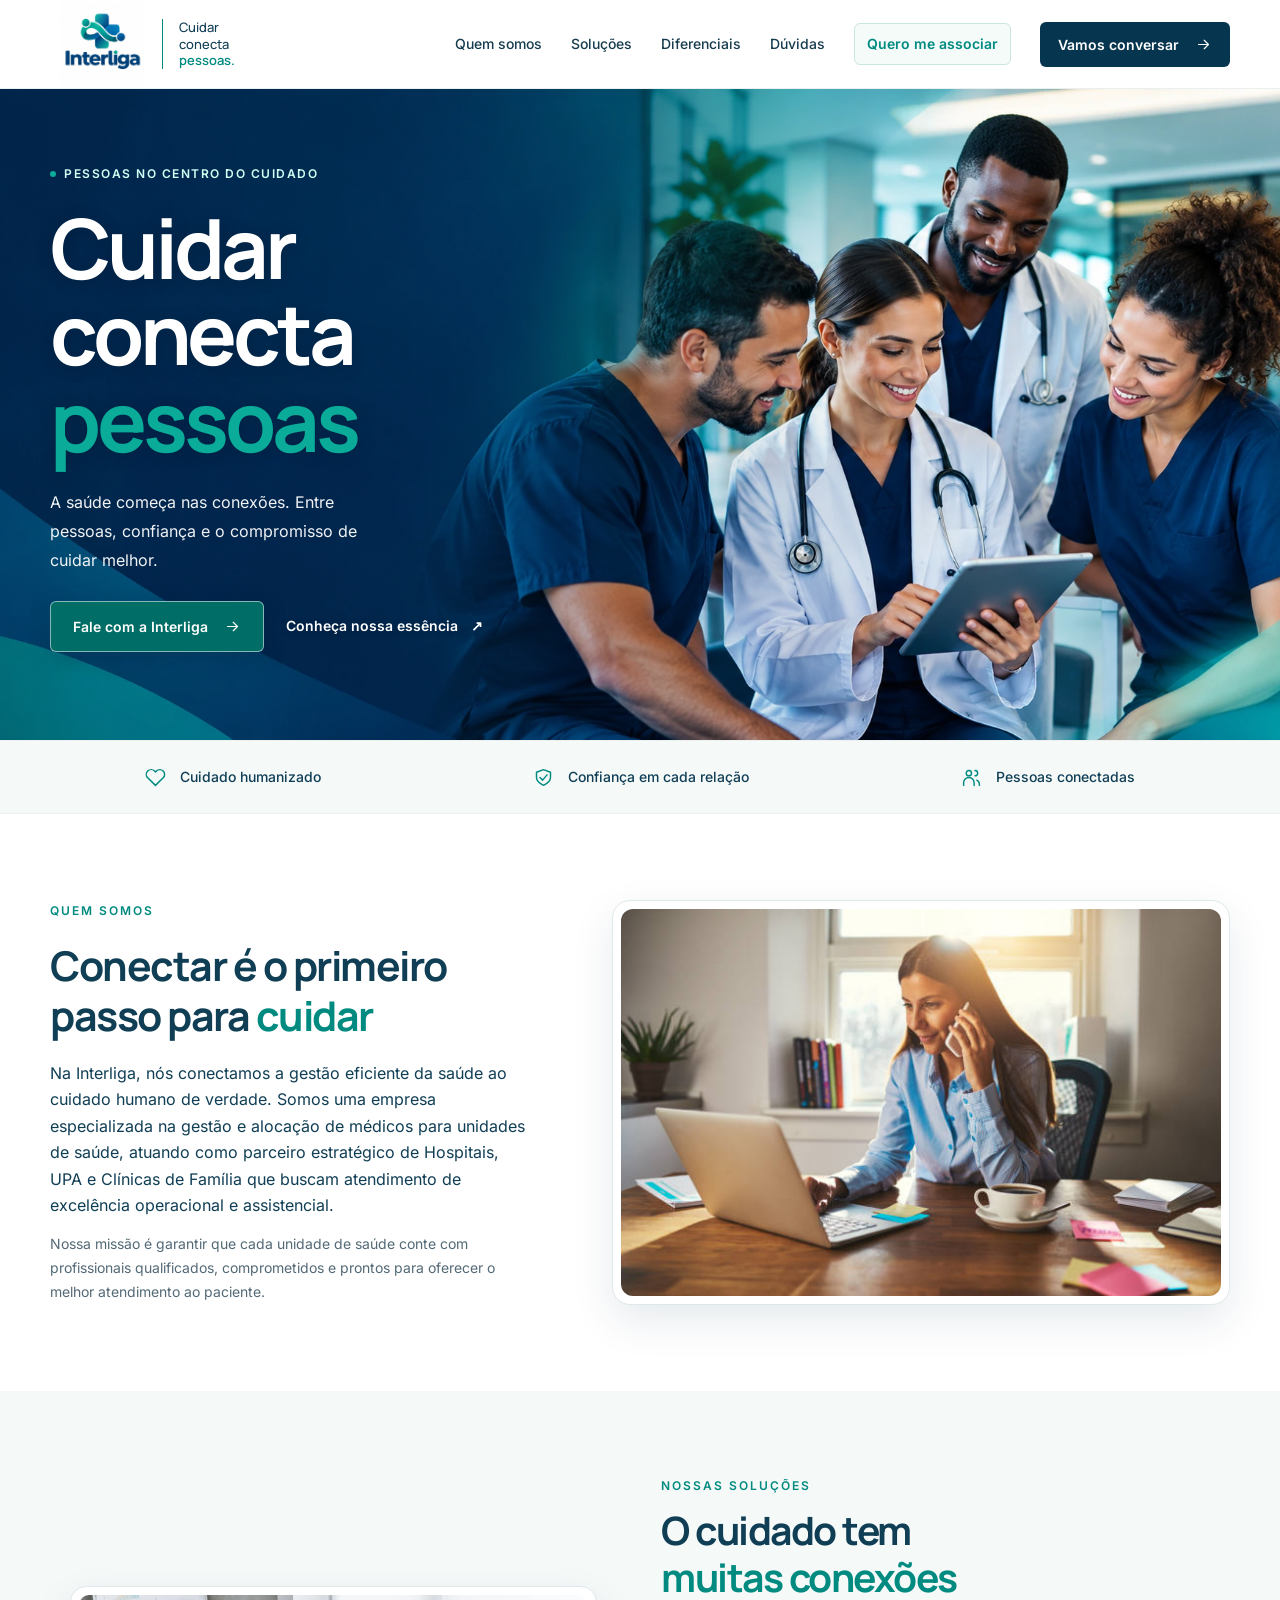
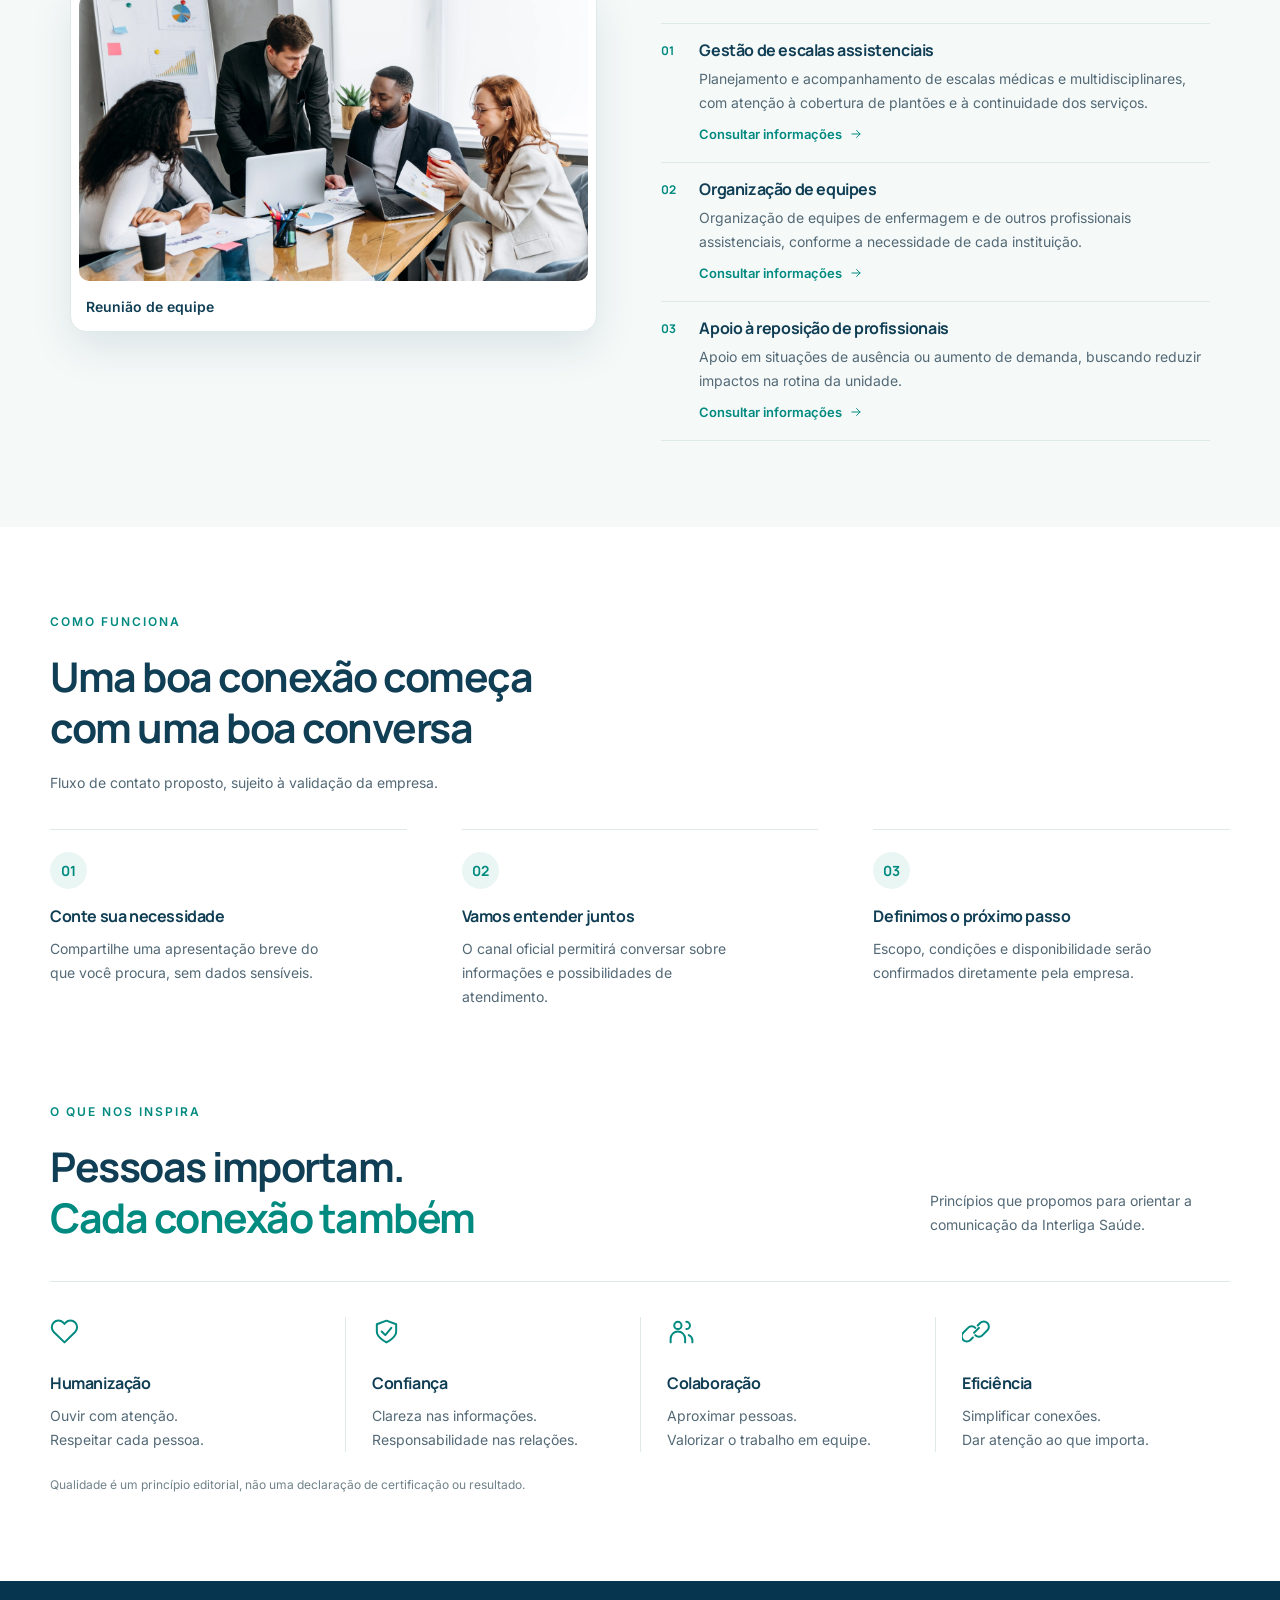
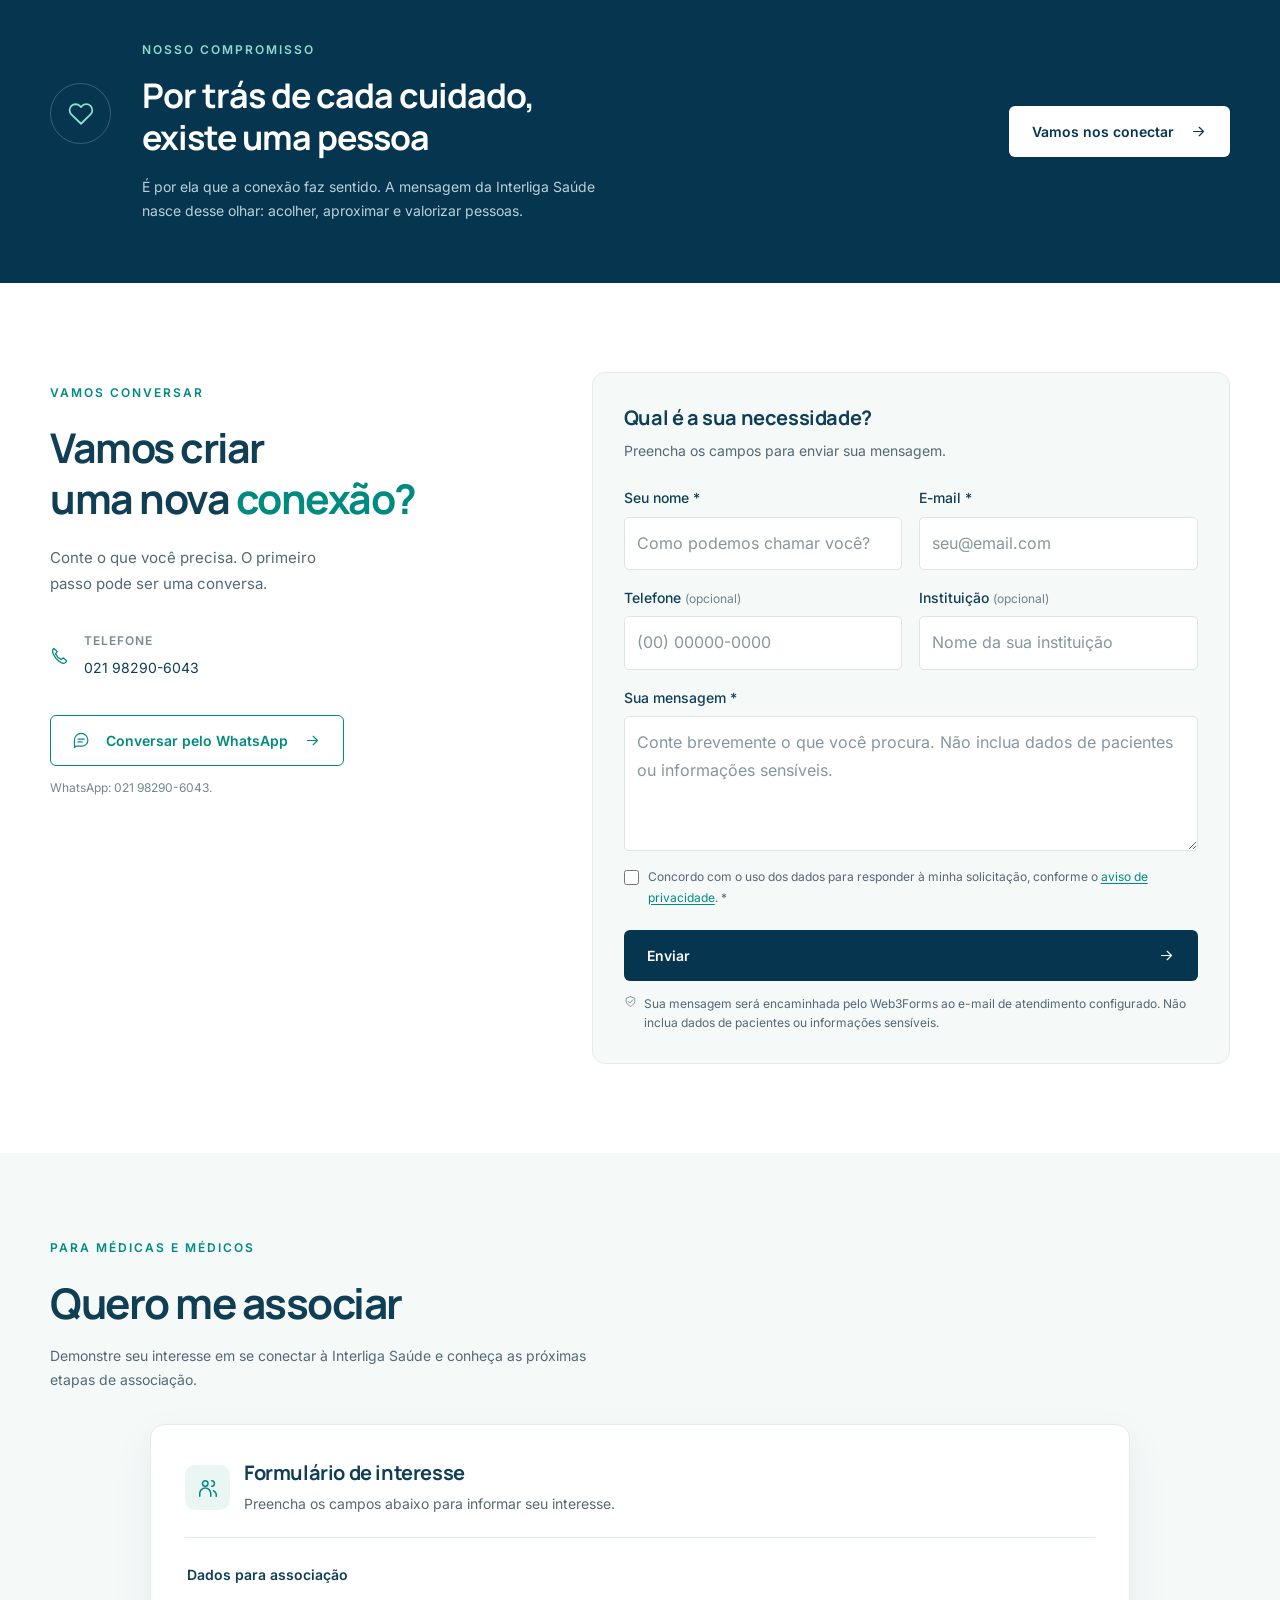
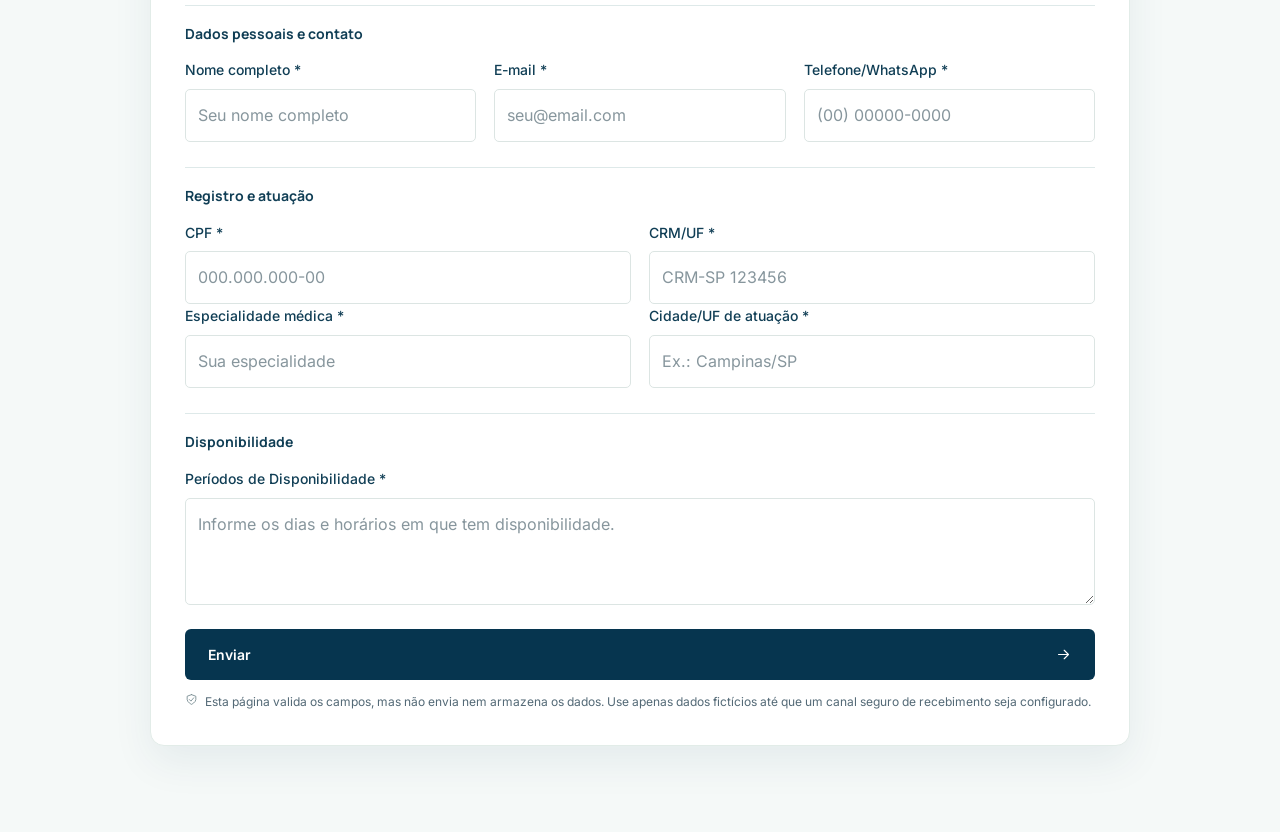
==== commit e0fcbce6: "Add files via upload" ====
--- a/index.html
+++ b/index.html
@@ -1,162 +1,497 @@
 <!doctype html>
 <html lang="pt-BR">
-<head>
-  <meta charset="utf-8">
-  <meta name="viewport" content="width=device-width, initial-scale=1">
-  <meta name="theme-color" content="#073f60">
-  <meta name="description" content="Interliga Saúde. Cuidar conecta pessoas. Conheça nossa proposta de cuidado, nossos valores e os canais de contato da marca.">
-  <meta name="keywords" content="Interliga Saúde, cuidado, humanização, saúde, conexão">
-  <meta property="og:type" content="website">
-  <meta property="og:site_name" content="Interliga Saúde">
-  <meta property="og:title" content="Interliga Saúde — Cuidar conecta pessoas">
-  <meta property="og:description" content="Pessoas no centro. Cuidado em cada conexão. Conheça a Interliga Saúde.">
-  <meta property="og:image" content="assets/images/interliga-logo.webp">
-  <meta name="twitter:card" content="summary">
-  <meta name="twitter:title" content="Interliga Saúde — Cuidar conecta pessoas">
-  <meta name="twitter:description" content="Pessoas no centro. Cuidado em cada conexão.">
-  <meta name="twitter:image" content="assets/images/interliga-logo.webp">
-  <title>Interliga Saúde — Cuidar conecta pessoas</title>
-  <link rel="icon" type="image/jpeg" href="assets/images/interliga-logo.webp">
+    <head>
+        <meta charset="utf-8">
+        <meta name="viewport" content="width=device-width, initial-scale=1">
+        <meta name="theme-color" content="#073f60">
+        <meta name="description" content="Interliga Saúde. Cuidar conecta pessoas. Conheça nossa proposta de cuidado, nossos valores e os canais de contato da marca.">
+        <meta name="keywords" content="Interliga Saúde, cuidado, humanização, saúde, conexão">
+        <meta property="og:type" content="website">
+        <meta property="og:site_name" content="Interliga Saúde">
+        <meta property="og:title" content="Interliga Saúde — Cuidar conecta pessoas">
+        <meta property="og:description" content="Pessoas no centro. Cuidado em cada conexão. Conheça a Interliga Saúde.">
+        <meta property="og:image" content="assets/images/interliga-logo.webp">
+        <meta name="twitter:card" content="summary">
+        <meta name="twitter:title" content="Interliga Saúde — Cuidar conecta pessoas">
+        <meta name="twitter:description" content="Pessoas no centro. Cuidado em cada conexão.">
+        <meta name="twitter:image" content="assets/images/interliga-logo.webp">
+        <title>Interliga Saúde — Cuidar conecta pessoas</title>
+        <link rel="icon" type="image/jpeg" href="assets/images/interliga-logo.webp">
+        <link rel="stylesheet" href="assets/css/style.css">
+        <script src="assets/js/config.js" defer></script>
+        <script src="assets/js/script.js" defer></script>
+    </head>
+    <body>
+        <a class="skip-link" href="#main">Pular para o conteúdo</a>
+        <svg class="icon-defs" xmlns="http://www.w3.org/2000/svg" aria-hidden="true">
+            <defs>
+                <symbol id="icon-arrow" viewbox="0 0 24 24">
+                    <path d="M5 12h14m-6-6 6 6-6 6"/>
+                </symbol>
+                <symbol id="icon-heart" viewbox="0 0 24 24">
+                    <path d="M20.8 4.6a5.5 5.5 0 0 0-7.8 0L12 5.7l-1.1-1.1a5.5 5.5 0 0 0-7.8 7.8L12 21l8.8-8.6a5.5 5.5 0 0 0 0-7.8Z"/>
+                </symbol>
+                <symbol id="icon-shield" viewbox="0 0 24 24">
+                    <path d="m12 3 8 3v6c0 5-8 9-8 9s-8-4-8-9V6l8-3Z"/>
+                    <path d="m8 12 3 3 5-6"/>
+                </symbol>
+                <symbol id="icon-users" viewbox="0 0 24 24">
+                    <circle cx="9" cy="7" r="3"/>
+                    <path d="M3 21v-3a6 6 0 0 1 12 0v3m1-17a3 3 0 0 1 0 6m2 5a5 5 0 0 1 3 4v2"/>
+                </symbol>
+                <symbol id="icon-chat" viewbox="0 0 24 24">
+                    <path d="M21 11.5a8.5 8.5 0 0 1-8.5 8.5H4l-2 2V11.5a9.5 9.5 0 0 1 19 0Z"/>
+                    <path d="M7 10h9M7 14h6"/>
+                </symbol>
+                <symbol id="icon-plus" viewbox="0 0 24 24">
+                    <path d="M12 5v14M5 12h14"/>
+                </symbol>
+                <symbol id="icon-mail" viewbox="0 0 24 24">
+                    <rect x="3" y="5" width="18" height="14" rx="2"/>
+                    <path d="m3 7 9 6 9-6"/>
+                </symbol>
+                <symbol id="icon-phone" viewbox="0 0 24 24">
+                    <path d="m5 3 4 4-2 3a14 14 0 0 0 7 7l3-2 4 4c-2 5-6 3-10 0S0 6 5 3Z"/>
+                </symbol>
+                <symbol id="icon-location" viewbox="0 0 24 24">
+                    <path d="M19 10c0 5-7 11-7 11S5 15 5 10a7 7 0 1 1 14 0Z"/>
+                    <circle cx="12" cy="10" r="2.5"/>
+                </symbol>
+                <symbol id="icon-link" viewbox="0 0 24 24">
+                    <path d="m10 13 4-4m-5 8-2 2a4 4 0 0 1-6-6l4-4a4 4 0 0 1 6 0m2-2 2-2a4 4 0 0 1 6 6l-4 4a4 4 0 0 1-6 0"/>
+                </symbol>
+            </defs>
+        </svg>
+        <header class="site-header">
+            <div class="container header-inner">
+                <a class="brand" href="#inicio" aria-label="Interliga Saúde — início">
+                    <img src="assets/images/interliga-logo.webp" alt="Interliga" width="108" height="108">
+                    <span class="brand-descriptor">Cuidar<br>conecta<br><span class="brand-tagline-accent">pessoas.</span></span>
+                </a>
+                <button class="menu-toggle" id="menu-toggle" type="button" aria-label="Abrir menu de navegação" aria-controls="site-nav" aria-expanded="false">
+                    <span></span>
+                    <span></span>
+                    <span></span>
+                </button>
+                <nav class="site-nav" id="site-nav" aria-label="Navegação principal">
+                    <a href="#sobre">Quem somos</a>
+                    <a href="#solucoes">Soluções</a>
+                    <a href="#diferenciais">Diferenciais</a>
+                    <a href="#duvidas">Dúvidas</a>
+                    <a class="nav-associate-link" href="#associar">Quero me associar</a>
+                    <a class="button button-small button-primary" href="#contato">Vamos conversar 
+                        <svg class="icon" aria-hidden="true">
+                            <use href="#icon-arrow"/>
+                        </svg>
+                    </a>
+                </nav>
+            </div>
+        </header>
+        <main id="main">
+            <section class="hero" id="inicio" aria-labelledby="hero-title" aria-describedby="hero-image-description">
+                <div class="container hero-layout">
+                    <div class="hero-copy">
+                        <p class="eyebrow"><span class="eyebrow-dot"></span> PESSOAS NO CENTRO DO CUIDADO</p>
+                        <h1 id="hero-title">Cuidar<br>conecta<br><span>pessoas</span></h1>
+                        <p class="hero-description">A saúde começa nas conexões. Entre pessoas, confiança e o compromisso de cuidar melhor.</p>
+                        <div class="hero-actions">
+                            <a class="button button-primary" href="#contato">Fale com a Interliga 
+                                <svg class="icon" aria-hidden="true">
+                                    <use href="#icon-arrow"/>
+                                </svg>
+                            </a>
+                            <a class="text-link" href="#sobre">Conheça nossa essência <span aria-hidden="true">↗</span></a>
+                        </div>
+                    </div>
+                </div>
+                <p id="hero-image-description" class="hero-image-description">Imagem ilustrativa de profissionais de saúde colaborando em uma clínica moderna.</p>
+            </section>
+            <div class="principle-strip">
+                <div class="container principle-inner">
+                    <span><svg class="icon" aria-hidden="true">
+                            <use href="#icon-heart"/>
+                        </svg> Cuidado humanizado</span>
+                    <span><svg class="icon" aria-hidden="true">
+                            <use href="#icon-shield"/>
+                        </svg> Confiança em cada relação</span>
+                    <span><svg class="icon" aria-hidden="true">
+                            <use href="#icon-users"/>
+                        </svg> Pessoas conectadas</span>
+                </div>
+            </div>
+            <section class="section about" id="sobre" aria-labelledby="about-title">
+                <div class="container about-layout">
+                    <div class="about-heading">
+                        <p class="eyebrow">QUEM SOMOS</p>
+                        <h2 id="about-title">Conectar é o primeiro<br>passo para <span class="teal-text">cuidar</span></h2>
+                    </div>
+                    <div class="about-copy">
+                        <p class="lead">Na Interliga, nós conectamos a gestão eficiente da saúde ao cuidado humano de verdade. Somos uma empresa especializada na gestão e alocação de médicos para unidades de saúde, atuando como parceiro estratégico de Hospitais, UPA e Clínicas de Família que buscam atendimento de excelência operacional e assistencial.</p>
+                        <p id="institution-description">Nossa missão é garantir que cada unidade de saúde conte com profissionais qualificados, comprometidos e prontos para oferecer o melhor atendimento ao paciente.</p>
+                    </div>
+                    <figure class="about-image">
+                        <img src="assets/images/conectar.jpg" alt="Pessoa em ambiente de trabalho, falando ao telefone diante de um computador." width="612" height="395" loading="lazy" decoding="async">
+                    </figure>
+                </div>
+            </section>
+            <section class="section solutions" id="solucoes" aria-labelledby="solutions-title">
+                <div class="container">
+                    <div class="solutions-layout">
+                        <figure class="solutions-image">
+                            <div class="solutions-image-frame">
+                                <img class="solutions-feature-image" src="assets/images/doodle-group-meeting.webp" alt="Pessoas reunidas ao redor de uma mesa, conversando diante de documentos e computadores. Imagem ilustrativa." width="1460" height="820" loading="lazy" decoding="async">
+                            </div>
+                            <figcaption class="solutions-image-caption">
+                                <span class="solutions-feature-copy">Reunião de equipe</span>
+                            </figcaption>
+                        </figure>
+                        <div class="solutions-content">
+                            <p class="eyebrow">NOSSAS SOLUÇÕES</p>
+                            <h2 id="solutions-title">O cuidado tem<br><span class="teal-text">muitas conexões</span></h2>
+                            <div class="solution-list" id="solutions-list">
+                                <article class="solution-item">
+                                    <span class="solution-item-number" aria-hidden="true">01</span>
+                                    <div>
+                                        <h3>Gestão de escalas assistenciais</h3>
+                                        <p>Planejamento e acompanhamento de escalas médicas e multidisciplinares, com atenção à cobertura de plantões e à continuidade dos serviços.</p>
+                                        <a href="#contato" class="card-link">Consultar informações 
+                                            <svg class="icon" aria-hidden="true">
+                                                <use href="#icon-arrow"/>
+                                            </svg>
+                                        </a>
+                                    </div>
+                                </article>
+                                <article class="solution-item">
+                                    <span class="solution-item-number" aria-hidden="true">02</span>
+                                    <div>
+                                        <h3>Organização de equipes</h3>
+                                        <p>Organização de equipes de enfermagem e de outros profissionais assistenciais, conforme a necessidade de cada instituição.</p>
+                                        <a href="#contato" class="card-link">Consultar informações 
+                                            <svg class="icon" aria-hidden="true">
+                                                <use href="#icon-arrow"/>
+                                            </svg>
+                                        </a>
+                                    </div>
+                                </article>
+                                <article class="solution-item">
+                                    <span class="solution-item-number" aria-hidden="true">03</span>
+                                    <div>
+                                        <h3>Apoio à reposição de profissionais</h3>
+                                        <p>Apoio em situações de ausência ou aumento de demanda, buscando reduzir impactos na rotina da unidade.</p>
+                                        <a href="#contato" class="card-link">Consultar informações 
+                                            <svg class="icon" aria-hidden="true">
+                                                <use href="#icon-arrow"/>
+                                            </svg>
+                                        </a>
+                                    </div>
+                                </article>
+                            </div>
+                        </div>
+                    </div>
+                </div>
+            </section>
+            <section class="section process" id="como-funciona" aria-labelledby="process-title">
+                <div class="container">
+                    <div class="compact-heading">
+                        <p class="eyebrow">COMO FUNCIONA</p>
+                        <h2 id="process-title">Uma boa conexão começa<br>com uma boa conversa</h2>
+                        <p>Fluxo de contato proposto, sujeito à validação da empresa.</p>
+                    </div>
+                    <div class="steps">
+                        <article>
+                            <span class="step-number">01</span>
+                            <h3>Conte sua necessidade</h3>
+                            <p>Compartilhe uma apresentação breve do que você procura, sem dados sensíveis.</p>
+                        </article>
+                        <article>
+                            <span class="step-number">02</span>
+                            <h3>Vamos entender juntos</h3>
+                            <p>O canal oficial permitirá conversar sobre informações e possibilidades de atendimento.</p>
+                        </article>
+                        <article>
+                            <span class="step-number">03</span>
+                            <h3>Definimos o próximo passo</h3>
+                            <p>Escopo, condições e disponibilidade serão confirmados diretamente pela empresa.</p>
+                        </article>
+                    </div>
+                </div>
+            </section>
+            <section class="section differences" id="diferenciais" aria-labelledby="differences-title">
+                <div class="container">
+                    <div class="section-heading">
+                        <div>
+                            <p class="eyebrow">O QUE NOS INSPIRA</p>
+                            <h2 id="differences-title">Pessoas importam.<br><span class="teal-text">Cada conexão também</span></h2>
+                        </div>
+                        <p>Princípios que propomos para orientar a comunicação da Interliga Saúde.</p>
+                    </div>
+                    <div class="values">
+                        <article>
+                            <svg class="icon" aria-hidden="true">
+                                <use href="#icon-heart"/>
+                            </svg>
+                            <h3>Humanização</h3>
+                            <p>Ouvir com atenção.<br>Respeitar cada pessoa.</p>
+                        </article>
+                        <article>
+                            <svg class="icon" aria-hidden="true">
+                                <use href="#icon-shield"/>
+                            </svg>
+                            <h3>Confiança</h3>
+                            <p>Clareza nas informações.<br>Responsabilidade nas relações.</p>
+                        </article>
+                        <article>
+                            <svg class="icon" aria-hidden="true">
+                                <use href="#icon-users"/>
+                            </svg>
+                            <h3>Colaboração</h3>
+                            <p>Aproximar pessoas.<br>Valorizar o trabalho em equipe.</p>
+                        </article>
+                        <article>
+                            <svg class="icon" aria-hidden="true">
+                                <use href="#icon-link"/>
+                            </svg>
+                            <h3>Eficiência</h3>
+                            <p>Simplificar conexões.<br>Dar atenção ao que importa.</p>
+                        </article>
+                    </div>
+                    <p class="section-note">Qualidade é um princípio editorial, não uma declaração de certificação ou resultado.</p>
+                </div>
+            </section>
+            <section class="commitment" aria-labelledby="commitment-title">
+                <div class="container commitment-inner">
+                    <div class="commitment-mark">
+                        <svg class="icon" aria-hidden="true">
+                            <use href="#icon-heart"/>
+                        </svg>
+                    </div>
+                    <div>
+                        <p class="eyebrow">NOSSO COMPROMISSO</p>
+                        <h2 id="commitment-title">Por trás de cada cuidado,<br>existe uma pessoa</h2>
+                        <p>É por ela que a conexão faz sentido. A mensagem da Interliga Saúde nasce desse olhar: acolher, aproximar e valorizar pessoas.</p>
+                    </div>
+                    <a class="button button-white" href="#contato">Vamos nos conectar 
+                        <svg class="icon" aria-hidden="true">
+                            <use href="#icon-arrow"/>
+                        </svg>
+                    </a>
+                </div>
+            </section>
+            <section class="section contact" id="contato" aria-labelledby="contact-title">
+                <div class="container contact-layout">
+                    <div class="contact-copy">
+                        <p class="eyebrow">VAMOS CONVERSAR</p>
+                        <h2 id="contact-title">Vamos criar<br>uma nova <span class="teal-text">conexão?</span></h2>
+                        <p class="contact-lead">Conte o que você precisa. O primeiro passo pode ser uma conversa.</p>
+                        <div class="contact-info">
+                            <div>
+                                <svg class="icon" aria-hidden="true">
+                                    <use href="#icon-phone"/>
+                                </svg>
+                                <div>
+                                    <span>TELEFONE</span>
+                                    <p id="contact-phone">021 98290-6043</p>
+                                </div>
+                            </div>
+                        </div>
+                        <button class="button button-outline" id="whatsapp-contact" type="button">
+                            <svg class="icon" aria-hidden="true">
+                                <use href="#icon-chat"/>
+                            </svg>                             Conversar pelo WhatsApp 
 
-  <link rel="stylesheet" href="assets/css/style.css">
-  <script src="assets/js/config.js" defer></script>
-  <script src="assets/js/script.js" defer></script>
-</head>
-<body>
-  <a class="skip-link" href="#main">Pular para o conteúdo</a>
-  <svg class="icon-defs" xmlns="http://www.w3.org/2000/svg" aria-hidden="true"><defs>
-    <symbol id="icon-arrow" viewBox="0 0 24 24"><path d="M5 12h14m-6-6 6 6-6 6"/></symbol>
-    <symbol id="icon-heart" viewBox="0 0 24 24"><path d="M20.8 4.6a5.5 5.5 0 0 0-7.8 0L12 5.7l-1.1-1.1a5.5 5.5 0 0 0-7.8 7.8L12 21l8.8-8.6a5.5 5.5 0 0 0 0-7.8Z"/></symbol>
-    <symbol id="icon-shield" viewBox="0 0 24 24"><path d="m12 3 8 3v6c0 5-8 9-8 9s-8-4-8-9V6l8-3Z"/><path d="m8 12 3 3 5-6"/></symbol>
-    <symbol id="icon-users" viewBox="0 0 24 24"><circle cx="9" cy="7" r="3"/><path d="M3 21v-3a6 6 0 0 1 12 0v3m1-17a3 3 0 0 1 0 6m2 5a5 5 0 0 1 3 4v2"/></symbol>
-    <symbol id="icon-chat" viewBox="0 0 24 24"><path d="M21 11.5a8.5 8.5 0 0 1-8.5 8.5H4l-2 2V11.5a9.5 9.5 0 0 1 19 0Z"/><path d="M7 10h9M7 14h6"/></symbol>
-    <symbol id="icon-plus" viewBox="0 0 24 24"><path d="M12 5v14M5 12h14"/></symbol>
-    <symbol id="icon-mail" viewBox="0 0 24 24"><rect x="3" y="5" width="18" height="14" rx="2"/><path d="m3 7 9 6 9-6"/></symbol>
-    <symbol id="icon-phone" viewBox="0 0 24 24"><path d="m5 3 4 4-2 3a14 14 0 0 0 7 7l3-2 4 4c-2 5-6 3-10 0S0 6 5 3Z"/></symbol>
-    <symbol id="icon-location" viewBox="0 0 24 24"><path d="M19 10c0 5-7 11-7 11S5 15 5 10a7 7 0 1 1 14 0Z"/><circle cx="12" cy="10" r="2.5"/></symbol>
-    <symbol id="icon-link" viewBox="0 0 24 24"><path d="m10 13 4-4m-5 8-2 2a4 4 0 0 1-6-6l4-4a4 4 0 0 1 6 0m2-2 2-2a4 4 0 0 1 6 6l-4 4a4 4 0 0 1-6 0"/></symbol>
-  </defs></svg>
-  <header class="site-header">
-    <div class="container header-inner">
-      <a class="brand" href="#inicio" aria-label="Interliga Saúde — início"><img src="assets/images/interliga-logo.webp" alt="Interliga" width="108" height="108"><span class="brand-descriptor">Cuidar<br>conecta<br><span class="brand-tagline-accent">pessoas.</span></span></a>
-      <button class="menu-toggle" id="menu-toggle" type="button" aria-label="Abrir menu de navegação" aria-controls="site-nav" aria-expanded="false"><span></span><span></span><span></span></button>
-      <nav class="site-nav" id="site-nav" aria-label="Navegação principal">
-        <a href="#sobre">Quem somos</a><a href="#solucoes">Soluções</a><a href="#diferenciais">Diferenciais</a><a href="#duvidas">Dúvidas</a><a class="nav-associate-link" href="#associar">Quero me associar</a>
-        <a class="button button-small button-primary" href="#contato">Vamos conversar <svg class="icon" aria-hidden="true"><use href="#icon-arrow"/></svg></a>
-      </nav>
-    </div>
-  </header>
-  <main id="main">
-    <section class="hero" id="inicio" aria-labelledby="hero-title" aria-describedby="hero-image-description">
-      <div class="container hero-layout">
-        <div class="hero-copy">
-          <p class="eyebrow"><span class="eyebrow-dot"></span> PESSOAS NO CENTRO DO CUIDADO</p>
-          <h1 id="hero-title">Cuidar<br>conecta<br><span>pessoas</span></h1>
-          <p class="hero-description">A saúde começa nas conexões. Entre pessoas, confiança e o compromisso de cuidar melhor.</p>
-          <div class="hero-actions"><a class="button button-primary" href="#contato">Fale com a Interliga <svg class="icon" aria-hidden="true"><use href="#icon-arrow"/></svg></a><a class="text-link" href="#sobre">Conheça nossa essência <span aria-hidden="true">↗</span></a></div>
-
-        </div>
-
-      </div>
-
-      <p id="hero-image-description" class="hero-image-description">Imagem ilustrativa de profissionais de saúde colaborando em uma clínica moderna.</p>
-    </section>
-    <div class="principle-strip"><div class="container principle-inner"><span><svg class="icon" aria-hidden="true"><use href="#icon-heart"/></svg> Cuidado humanizado</span><span><svg class="icon" aria-hidden="true"><use href="#icon-shield"/></svg> Confiança em cada relação</span><span><svg class="icon" aria-hidden="true"><use href="#icon-users"/></svg> Pessoas conectadas</span></div></div>
-    <section class="section about" id="sobre" aria-labelledby="about-title">
-      <div class="container about-layout">
-        <div class="about-heading"><p class="eyebrow">QUEM SOMOS</p><h2 id="about-title">Conectar é o primeiro<br>passo para <span class="teal-text">cuidar</span></h2></div>
-        <div class="about-copy"><p class="lead">Na Interliga, nós conectamos a gestão eficiente da saúde ao cuidado humano de verdade. Somos uma empresa especializada na gestão e alocação de médicos para unidades de saúde, atuando como parceiro estratégico de Hospitais, UPA e Clínicas de Família que buscam atendimento de excelência operacional e assistencial.</p><p id="institution-description">Nossa missão é garantir que cada unidade de saúde conte com profissionais qualificados, comprometidos e prontos para oferecer o melhor atendimento ao paciente.</p></div>
-        <figure class="about-image"><img src="assets/images/conectar.jpg" alt="Pessoa em ambiente de trabalho, falando ao telefone diante de um computador." width="612" height="395" loading="lazy" decoding="async"></figure>
-      </div>
-    </section>
-    <section class="section solutions" id="solucoes" aria-labelledby="solutions-title">
-      <div class="container">
-        <div class="solutions-layout">
-          <figure class="solutions-image">
-            <div class="solutions-image-frame">
-              <img class="solutions-feature-image" src="assets/images/doodle-group-meeting.webp" alt="Pessoas reunidas ao redor de uma mesa, conversando diante de documentos e computadores. Imagem ilustrativa." width="1460" height="820" loading="lazy" decoding="async">
-            </div>
-            <figcaption class="solutions-image-caption">
-              <span class="solutions-feature-copy">Reunião de equipe</span>
-            </figcaption>
-          </figure>
-          <div class="solutions-content">
-            <p class="eyebrow">NOSSAS SOLUÇÕES</p>
-            <h2 id="solutions-title">O cuidado tem<br><span class="teal-text">muitas conexões</span></h2>
-            <div class="solution-list" id="solutions-list">
-              <article class="solution-item">
-                <span class="solution-item-number" aria-hidden="true">01</span>
-                <div><h3>Gestão de escalas assistenciais</h3><p>Planejamento e acompanhamento de escalas médicas e multidisciplinares, com atenção à cobertura de plantões e à continuidade dos serviços.</p><a href="#contato" class="card-link">Consultar informações <svg class="icon" aria-hidden="true"><use href="#icon-arrow"/></svg></a></div>
-              </article>
-              <article class="solution-item">
-                <span class="solution-item-number" aria-hidden="true">02</span>
-                <div><h3>Organização de equipes</h3><p>Organização de equipes de enfermagem e de outros profissionais assistenciais, conforme a necessidade de cada instituição.</p><a href="#contato" class="card-link">Consultar informações <svg class="icon" aria-hidden="true"><use href="#icon-arrow"/></svg></a></div>
-              </article>
-              <article class="solution-item">
-                <span class="solution-item-number" aria-hidden="true">03</span>
-                <div><h3>Apoio à reposição de profissionais</h3><p>Apoio em situações de ausência ou aumento de demanda, buscando reduzir impactos na rotina da unidade.</p><a href="#contato" class="card-link">Consultar informações <svg class="icon" aria-hidden="true"><use href="#icon-arrow"/></svg></a></div>
-              </article>
-            </div>
-          </div>
-        </div>
-      </div>
-    </section>
-    <section class="section process" id="como-funciona" aria-labelledby="process-title"><div class="container"><div class="compact-heading"><p class="eyebrow">COMO FUNCIONA</p><h2 id="process-title">Uma boa conexão começa<br>com uma boa conversa</h2><p>Fluxo de contato proposto, sujeito à validação da empresa.</p></div><div class="steps"><article><span class="step-number">01</span><h3>Conte sua necessidade</h3><p>Compartilhe uma apresentação breve do que você procura, sem dados sensíveis.</p></article><article><span class="step-number">02</span><h3>Vamos entender juntos</h3><p>O canal oficial permitirá conversar sobre informações e possibilidades de atendimento.</p></article><article><span class="step-number">03</span><h3>Definimos o próximo passo</h3><p>Escopo, condições e disponibilidade serão confirmados diretamente pela empresa.</p></article></div></div></section>
-    <section class="section differences" id="diferenciais" aria-labelledby="differences-title"><div class="container"><div class="section-heading"><div><p class="eyebrow">O QUE NOS INSPIRA</p><h2 id="differences-title">Pessoas importam.<br><span class="teal-text">Cada conexão também</span></h2></div><p>Princípios que propomos para orientar a comunicação da Interliga Saúde.</p></div><div class="values"><article><svg class="icon" aria-hidden="true"><use href="#icon-heart"/></svg><h3>Humanização</h3><p>Ouvir com atenção.<br>Respeitar cada pessoa.</p></article><article><svg class="icon" aria-hidden="true"><use href="#icon-shield"/></svg><h3>Confiança</h3><p>Clareza nas informações.<br>Responsabilidade nas relações.</p></article><article><svg class="icon" aria-hidden="true"><use href="#icon-users"/></svg><h3>Colaboração</h3><p>Aproximar pessoas.<br>Valorizar o trabalho em equipe.</p></article><article><svg class="icon" aria-hidden="true"><use href="#icon-link"/></svg><h3>Eficiência</h3><p>Simplificar conexões.<br>Dar atenção ao que importa.</p></article></div><p class="section-note">Qualidade é um princípio editorial, não uma declaração de certificação ou resultado.</p></div></section>
-    <section class="commitment" aria-labelledby="commitment-title"><div class="container commitment-inner"><div class="commitment-mark"><svg class="icon" aria-hidden="true"><use href="#icon-heart"/></svg></div><div><p class="eyebrow">NOSSO COMPROMISSO</p><h2 id="commitment-title">Por trás de cada cuidado,<br>existe uma pessoa</h2><p>É por ela que a conexão faz sentido. A mensagem da Interliga Saúde nasce desse olhar: acolher, aproximar e valorizar pessoas.</p></div><a class="button button-white" href="#contato">Vamos nos conectar <svg class="icon" aria-hidden="true"><use href="#icon-arrow"/></svg></a></div></section>
-    <section class="section faq" id="duvidas" aria-labelledby="faq-title"><div class="container faq-layout"><div class="faq-intro"><p class="eyebrow">PERGUNTAS FREQUENTES</p><h2 id="faq-title">Vamos esclarecer<br>suas <span class="teal-text">dúvidas</span></h2><p>Informações objetivas para começar a conversa com transparência.</p><a class="text-link" href="#contato">Tenho outra pergunta <svg class="icon" aria-hidden="true"><use href="#icon-arrow"/></svg></a></div><div class="faq-items"><details><summary>Quais serviços a Interliga Saúde oferece?<svg class="icon" aria-hidden="true"><use href="#icon-plus"/></svg></summary><p>O portfólio oficial ainda não foi informado para esta versão do site. A seção de soluções está pronta para receber os serviços confirmados pela empresa, sem apresentar ofertas não verificadas.</p></details><details><summary>Como posso entrar em contato?<svg class="icon" aria-hidden="true"><use href="#icon-plus"/></svg></summary><p>Use o botão do WhatsApp para conversar pelo número 021 98290-6043 ou envie sua mensagem pelo formulário. O contato será encaminhado ao e-mail de atendimento configurado pela Interliga Saúde.</p></details><details><summary>Onde a empresa atua?<svg class="icon" aria-hidden="true"><use href="#icon-plus"/></svg></summary><p>Localidades, modalidades e abrangência de atendimento aguardam confirmação. Nenhuma região é apresentada como atendida nesta versão.</p></details><details><summary>Quais instituições são atendidas?<svg class="icon" aria-hidden="true"><use href="#icon-plus"/></svg></summary><p>A relação de instituições e clientes ainda não foi fornecida. Nomes e marcas só serão divulgados depois da confirmação da empresa e da autorização para uso.</p></details></div></div></section>
-    <section class="institutions"><div class="container institutions-inner"><p class="eyebrow">INSTITUIÇÕES E CLIENTES</p><p>Conexões reais merecem informações reais.</p><span>Relação de clientes e autorizações de divulgação a preencher.</span></div></section>
-    <section class="section contact" id="contato" aria-labelledby="contact-title"><div class="container contact-layout"><div class="contact-copy"><p class="eyebrow">VAMOS CONVERSAR</p><h2 id="contact-title">Vamos criar<br>uma nova <span class="teal-text">conexão?</span></h2><p class="contact-lead">Conte o que você precisa. O primeiro passo pode ser uma conversa.</p><div class="contact-info"><div><svg class="icon" aria-hidden="true"><use href="#icon-phone"/></svg><div><span>TELEFONE</span><p id="contact-phone">021 98290-6043</p></div></div></div><button class="button button-outline" id="whatsapp-contact" type="button"><svg class="icon" aria-hidden="true"><use href="#icon-chat"/></svg> Conversar pelo WhatsApp <svg class="icon" aria-hidden="true"><use href="#icon-arrow"/></svg></button><p class="channel-note">WhatsApp: 021 98290-6043.</p><p id="channel-status" class="channel-status" role="status" aria-live="polite"></p></div><div class="form-panel"><div class="form-heading"><h3>Qual é a sua necessidade?</h3><p>Preencha os campos para enviar sua mensagem.</p></div><form id="contact-form" action="https://api.web3forms.com/submit" method="POST" novalidate><div class="form-row"><div class="form-field"><label for="name">Seu nome <span aria-hidden="true">*</span></label><input id="name" name="name" type="text" required minlength="2" maxlength="100" autocomplete="name" placeholder="Como podemos chamar você?" aria-describedby="name-error"><p id="name-error" class="field-error"></p></div><div class="form-field"><label for="email">E-mail <span aria-hidden="true">*</span></label><input id="email" name="email" type="email" required maxlength="254" autocomplete="email" placeholder="seu@email.com" aria-describedby="email-error"><p id="email-error" class="field-error"></p></div></div><div class="form-row"><div class="form-field"><label for="phone">Telefone <span class="optional">(opcional)</span></label><input id="phone" name="phone" type="tel" maxlength="22" autocomplete="tel" placeholder="(00) 00000-0000" aria-describedby="phone-error"><p id="phone-error" class="field-error"></p></div><div class="form-field"><label for="organization">Instituição <span class="optional">(opcional)</span></label><input id="organization" name="institution" type="text" maxlength="150" autocomplete="organization" placeholder="Nome da sua instituição" aria-describedby="organization-error"><p id="organization-error" class="field-error"></p></div></div><div class="form-field"><label for="message">Sua mensagem <span aria-hidden="true">*</span></label><textarea id="message" name="message" required minlength="10" maxlength="2000" rows="4" placeholder="Conte brevemente o que você procura. Não inclua dados de pacientes ou informações sensíveis." aria-describedby="message-error"></textarea><p id="message-error" class="field-error"></p></div><div class="honeypot" aria-hidden="true"><label for="website">Não preencha este campo</label><input type="text" id="website" name="website" tabindex="-1" autocomplete="off"></div><label class="consent-label" for="consent"><input type="checkbox" id="consent" name="consent" required aria-describedby="consent-error"><span>Concordo com o uso dos dados para responder à minha solicitação, conforme o <a href="privacy.html">aviso de privacidade</a>. <span aria-hidden="true">*</span></span></label><p id="consent-error" class="field-error"></p><button class="button button-primary form-submit" id="send-message" type="submit">Enviar <svg class="icon" aria-hidden="true"><use href="#icon-arrow"/></svg></button><p class="form-disclaimer"><svg class="icon" aria-hidden="true"><use href="#icon-shield"/></svg> Sua mensagem será encaminhada pelo Web3Forms ao e-mail de atendimento configurado. Não inclua dados de pacientes ou informações sensíveis.</p><p id="form-status" class="form-status" role="status" aria-live="polite"></p></form></div></div></section>
-    <section class="section association" id="associar" aria-labelledby="association-title">
-      <div class="container">
-        <div class="association-heading">
-          <div>
-            <p class="eyebrow">PARA MÉDICAS E MÉDICOS</p>
-            <h2 id="association-title">Quero me associar</h2>
-            <p class="association-intro-copy">Demonstre seu interesse em se conectar à Interliga Saúde e conheça as próximas etapas de associação.</p>
-          </div>
-        </div>
-        <div class="association-card">
-          <div class="association-card-heading">
-            <div class="icon-box"><svg class="icon" aria-hidden="true"><use href="#icon-users"/></svg></div>
-            <div><h3>Formulário de interesse</h3><p>Preencha os campos abaixo para informar seu interesse.</p></div>
-          </div>
-          <form class="association-form" id="association-form" novalidate>
-            <fieldset class="association-fields">
-              <legend class="association-legend">Dados para associação</legend>
-              <div class="association-groups">
-                <div class="association-group association-group--contact" role="group" aria-labelledby="association-contact-title">
-                  <h4 id="association-contact-title">Dados pessoais e contato</h4>
-                  <div class="association-field-grid association-field-grid--contact">
-                    <div class="form-field association-field"><label for="assoc-name">Nome completo <span aria-hidden="true">*</span></label><input id="assoc-name" name="fullName" type="text" required minlength="3" maxlength="120" autocomplete="name" placeholder="Seu nome completo" aria-describedby="assoc-name-error"><p id="assoc-name-error" class="field-error"></p></div>
-                    <div class="form-field association-field"><label for="assoc-email">E-mail <span aria-hidden="true">*</span></label><input id="assoc-email" name="email" type="email" required maxlength="254" autocomplete="email" placeholder="seu@email.com" aria-describedby="assoc-email-error"><p id="assoc-email-error" class="field-error"></p></div>
-                    <div class="form-field association-field"><label for="assoc-phone">Telefone/WhatsApp <span aria-hidden="true">*</span></label><input id="assoc-phone" name="phone" type="tel" required maxlength="22" autocomplete="tel" placeholder="(00) 00000-0000" aria-describedby="assoc-phone-error"><p id="assoc-phone-error" class="field-error"></p></div>
-                  </div>
-                </div>
-                <div class="association-group association-group--professional" role="group" aria-labelledby="association-professional-title">
-                  <h4 id="association-professional-title">Registro e atuação</h4>
-                  <div class="association-field-grid">
-                    <div class="form-field association-field"><label for="assoc-cpf">CPF <span aria-hidden="true">*</span></label><input id="assoc-cpf" name="cpf" type="text" required inputmode="numeric" maxlength="14" autocomplete="off" placeholder="000.000.000-00" aria-describedby="assoc-cpf-error"><p id="assoc-cpf-error" class="field-error"></p></div>
-                    <div class="form-field association-field"><label for="assoc-crm">CRM/UF <span aria-hidden="true">*</span></label><input id="assoc-crm" name="crmUf" type="text" required maxlength="24" autocomplete="off" placeholder="CRM-SP 123456" aria-describedby="assoc-crm-error"><p id="assoc-crm-error" class="field-error"></p></div>
-                    <div class="form-field association-field"><label for="assoc-specialty">Especialidade médica <span aria-hidden="true">*</span></label><input id="assoc-specialty" name="specialty" type="text" required maxlength="120" autocomplete="organization-title" placeholder="Sua especialidade" aria-describedby="assoc-specialty-error"><p id="assoc-specialty-error" class="field-error"></p></div>
-                    <div class="form-field association-field"><label for="assoc-city">Cidade/UF de atuação <span aria-hidden="true">*</span></label><input id="assoc-city" name="cityUf" type="text" required maxlength="100" autocomplete="address-level2" placeholder="Ex.: Campinas/SP" aria-describedby="assoc-city-error"><p id="assoc-city-error" class="field-error"></p></div>
-                  </div>
-                </div>
-                <div class="association-group association-group--availability" role="group" aria-labelledby="association-availability-title">
-                  <h4 id="association-availability-title">Disponibilidade</h4>
-                  <div class="form-field association-field"><label for="assoc-availability">Períodos de Disponibilidade <span aria-hidden="true">*</span></label><textarea id="assoc-availability" name="availability" required minlength="4" maxlength="500" rows="3" placeholder="Informe os dias e horários em que tem disponibilidade." aria-describedby="assoc-availability-error"></textarea><p id="assoc-availability-error" class="field-error"></p></div>
-                </div>
-              </div>
-            </fieldset>
-            <button class="button button-primary association-submit" id="association-submit" type="submit">Enviar <svg class="icon" aria-hidden="true"><use href="#icon-arrow"/></svg></button>
-            <p class="form-disclaimer"><svg class="icon" aria-hidden="true"><use href="#icon-shield"/></svg> Esta página valida os campos, mas não envia nem armazena os dados. Use apenas dados fictícios até que um canal seguro de recebimento seja configurado.</p>
-            <p id="association-form-status" class="form-status" role="status" aria-live="polite"></p>
-          </form>
-        </div>
-      </div>
-    </section>
-  </main>
-  <a class="association-floating" href="#associar" aria-label="Quero me associar" title="Quero me associar"><svg class="icon" aria-hidden="true"><use href="#icon-users"/></svg></a>
-  <button class="whatsapp-floating" id="whatsapp-floating" type="button" aria-label="Abrir WhatsApp para 021 98290-6043"><svg class="icon" aria-hidden="true"><use href="#icon-chat"/></svg></button>
-</body>
+                            <svg class="icon" aria-hidden="true">
+                                <use href="#icon-arrow"/>
+                            </svg>
+                        </button>
+                        <p class="channel-note">WhatsApp: 021 98290-6043.</p>
+                        <p id="channel-status" class="channel-status" role="status" aria-live="polite"></p>
+                    </div>
+                    <div class="form-panel">
+                        <div class="form-heading">
+                            <h3>Qual é a sua necessidade?</h3>
+                            <p>Preencha os campos para enviar sua mensagem.</p>
+                        </div>
+                        <form id="contact-form" action="https://api.web3forms.com/submit" method="POST" novalidate>
+                            <div class="form-row">
+                                <div class="form-field">
+                                    <label for="name">Seu nome 
+                                        <span aria-hidden="true">*</span>
+                                    </label>
+                                    <input id="name" name="name" type="text" required minlength="2" maxlength="100" autocomplete="name" placeholder="Como podemos chamar você?" aria-describedby="name-error">
+                                    <p id="name-error" class="field-error"></p>
+                                </div>
+                                <div class="form-field">
+                                    <label for="email">E-mail 
+                                        <span aria-hidden="true">*</span>
+                                    </label>
+                                    <input id="email" name="email" type="email" required maxlength="254" autocomplete="email" placeholder="seu@email.com" aria-describedby="email-error">
+                                    <p id="email-error" class="field-error"></p>
+                                </div>
+                            </div>
+                            <div class="form-row">
+                                <div class="form-field">
+                                    <label for="phone">Telefone 
+                                        <span class="optional">(opcional)</span>
+                                    </label>
+                                    <input id="phone" name="phone" type="tel" maxlength="22" autocomplete="tel" placeholder="(00) 00000-0000" aria-describedby="phone-error">
+                                    <p id="phone-error" class="field-error"></p>
+                                </div>
+                                <div class="form-field">
+                                    <label for="organization">Instituição 
+                                        <span class="optional">(opcional)</span>
+                                    </label>
+                                    <input id="organization" name="institution" type="text" maxlength="150" autocomplete="organization" placeholder="Nome da sua instituição" aria-describedby="organization-error">
+                                    <p id="organization-error" class="field-error"></p>
+                                </div>
+                            </div>
+                            <div class="form-field">
+                                <label for="message">Sua mensagem 
+                                    <span aria-hidden="true">*</span>
+                                </label>
+                                <textarea id="message" name="message" required minlength="10" maxlength="2000" rows="4" placeholder="Conte brevemente o que você procura. Não inclua dados de pacientes ou informações sensíveis." aria-describedby="message-error"></textarea>
+                                <p id="message-error" class="field-error"></p>
+                            </div>
+                            <div class="honeypot" aria-hidden="true">
+                                <label for="website">Não preencha este campo</label>
+                                <input type="text" id="website" name="website" tabindex="-1" autocomplete="off">
+                            </div>
+                            <label class="consent-label" for="consent">
+                                <input type="checkbox" id="consent" name="consent" required aria-describedby="consent-error">
+                                <span>Concordo com o uso dos dados para responder à minha solicitação, conforme o <a href="privacy.html">aviso de privacidade</a>. <span aria-hidden="true">*</span></span>
+                            </label>
+                            <p id="consent-error" class="field-error"></p>
+                            <button class="button button-primary form-submit" id="send-message" type="submit">Enviar 
+                                <svg class="icon" aria-hidden="true">
+                                    <use href="#icon-arrow"/>
+                                </svg>
+                            </button>
+                            <p class="form-disclaimer"><svg class="icon" aria-hidden="true">
+                                    <use href="#icon-shield"/>
+                                </svg> Sua mensagem será encaminhada pelo Web3Forms ao e-mail de atendimento configurado. Não inclua dados de pacientes ou informações sensíveis.</p>
+                            <p id="form-status" class="form-status" role="status" aria-live="polite"></p>
+                        </form>
+                    </div>
+                </div>
+            </section>
+            <section class="section association" id="associar" aria-labelledby="association-title">
+                <div class="container">
+                    <div class="association-heading">
+                        <div>
+                            <p class="eyebrow">PARA MÉDICAS E MÉDICOS</p>
+                            <h2 id="association-title">Quero me associar</h2>
+                            <p class="association-intro-copy">Demonstre seu interesse em se conectar à Interliga Saúde e conheça as próximas etapas de associação.</p>
+                        </div>
+                    </div>
+                    <div class="association-card">
+                        <div class="association-card-heading">
+                            <div class="icon-box">
+                                <svg class="icon" aria-hidden="true">
+                                    <use href="#icon-users"/>
+                                </svg>
+                            </div>
+                            <div>
+                                <h3>Formulário de interesse</h3>
+                                <p>Preencha os campos abaixo para informar seu interesse.</p>
+                            </div>
+                        </div>
+                        <form class="association-form" id="association-form" novalidate>
+                            <fieldset class="association-fields">
+                                <legend class="association-legend">Dados para associação</legend>
+                                <div class="association-groups">
+                                    <div class="association-group association-group--contact" role="group" aria-labelledby="association-contact-title">
+                                        <h4 id="association-contact-title">Dados pessoais e contato</h4>
+                                        <div class="association-field-grid association-field-grid--contact">
+                                            <div class="form-field association-field">
+                                                <label for="assoc-name">Nome completo 
+                                                    <span aria-hidden="true">*</span>
+                                                </label>
+                                                <input id="assoc-name" name="fullName" type="text" required minlength="3" maxlength="120" autocomplete="name" placeholder="Seu nome completo" aria-describedby="assoc-name-error">
+                                                <p id="assoc-name-error" class="field-error"></p>
+                                            </div>
+                                            <div class="form-field association-field">
+                                                <label for="assoc-email">E-mail 
+                                                    <span aria-hidden="true">*</span>
+                                                </label>
+                                                <input id="assoc-email" name="email" type="email" required maxlength="254" autocomplete="email" placeholder="seu@email.com" aria-describedby="assoc-email-error">
+                                                <p id="assoc-email-error" class="field-error"></p>
+                                            </div>
+                                            <div class="form-field association-field">
+                                                <label for="assoc-phone">Telefone/WhatsApp 
+                                                    <span aria-hidden="true">*</span>
+                                                </label>
+                                                <input id="assoc-phone" name="phone" type="tel" required maxlength="22" autocomplete="tel" placeholder="(00) 00000-0000" aria-describedby="assoc-phone-error">
+                                                <p id="assoc-phone-error" class="field-error"></p>
+                                            </div>
+                                        </div>
+                                    </div>
+                                    <div class="association-group association-group--professional" role="group" aria-labelledby="association-professional-title">
+                                        <h4 id="association-professional-title">Registro e atuação</h4>
+                                        <div class="association-field-grid">
+                                            <div class="form-field association-field">
+                                                <label for="assoc-cpf">CPF 
+                                                    <span aria-hidden="true">*</span>
+                                                </label>
+                                                <input id="assoc-cpf" name="cpf" type="text" required inputmode="numeric" maxlength="14" autocomplete="off" placeholder="000.000.000-00" aria-describedby="assoc-cpf-error">
+                                                <p id="assoc-cpf-error" class="field-error"></p>
+                                            </div>
+                                            <div class="form-field association-field">
+                                                <label for="assoc-crm">CRM/UF 
+                                                    <span aria-hidden="true">*</span>
+                                                </label>
+                                                <input id="assoc-crm" name="crmUf" type="text" required maxlength="24" autocomplete="off" placeholder="CRM-SP 123456" aria-describedby="assoc-crm-error">
+                                                <p id="assoc-crm-error" class="field-error"></p>
+                                            </div>
+                                            <div class="form-field association-field">
+                                                <label for="assoc-specialty">Especialidade médica 
+                                                    <span aria-hidden="true">*</span>
+                                                </label>
+                                                <input id="assoc-specialty" name="specialty" type="text" required maxlength="120" autocomplete="organization-title" placeholder="Sua especialidade" aria-describedby="assoc-specialty-error">
+                                                <p id="assoc-specialty-error" class="field-error"></p>
+                                            </div>
+                                            <div class="form-field association-field">
+                                                <label for="assoc-city">Cidade/UF de atuação 
+                                                    <span aria-hidden="true">*</span>
+                                                </label>
+                                                <input id="assoc-city" name="cityUf" type="text" required maxlength="100" autocomplete="address-level2" placeholder="Ex.: Campinas/SP" aria-describedby="assoc-city-error">
+                                                <p id="assoc-city-error" class="field-error"></p>
+                                            </div>
+                                        </div>
+                                    </div>
+                                    <div class="association-group association-group--availability" role="group" aria-labelledby="association-availability-title">
+                                        <h4 id="association-availability-title">Disponibilidade</h4>
+                                        <div class="form-field association-field">
+                                            <label for="assoc-availability">Períodos de Disponibilidade 
+                                                <span aria-hidden="true">*</span>
+                                            </label>
+                                            <textarea id="assoc-availability" name="availability" required minlength="4" maxlength="500" rows="3" placeholder="Informe os dias e horários em que tem disponibilidade." aria-describedby="assoc-availability-error"></textarea>
+                                            <p id="assoc-availability-error" class="field-error"></p>
+                                        </div>
+                                    </div>
+                                </div>
+                            </fieldset>
+                            <button class="button button-primary association-submit" id="association-submit" type="submit">Enviar 
+                                <svg class="icon" aria-hidden="true">
+                                    <use href="#icon-arrow"/>
+                                </svg>
+                            </button>
+                            <p class="form-disclaimer"><svg class="icon" aria-hidden="true">
+                                    <use href="#icon-shield"/>
+                                </svg> Esta página valida os campos, mas não envia nem armazena os dados. Use apenas dados fictícios até que um canal seguro de recebimento seja configurado.</p>
+                            <p id="association-form-status" class="form-status" role="status" aria-live="polite"></p>
+                        </form>
+                    </div>
+                </div>
+            </section>
+        </main>
+        <a class="association-floating" href="#associar" aria-label="Quero me associar" title="Quero me associar">
+            <svg class="icon" aria-hidden="true">
+                <use href="#icon-users"/>
+            </svg>
+        </a>
+        <button class="whatsapp-floating" id="whatsapp-floating" type="button" aria-label="Abrir WhatsApp para 021 98290-6043">
+            <svg class="icon" aria-hidden="true">
+                <use href="#icon-chat"/>
+            </svg>
+        </button>
+    </body>
 </html>
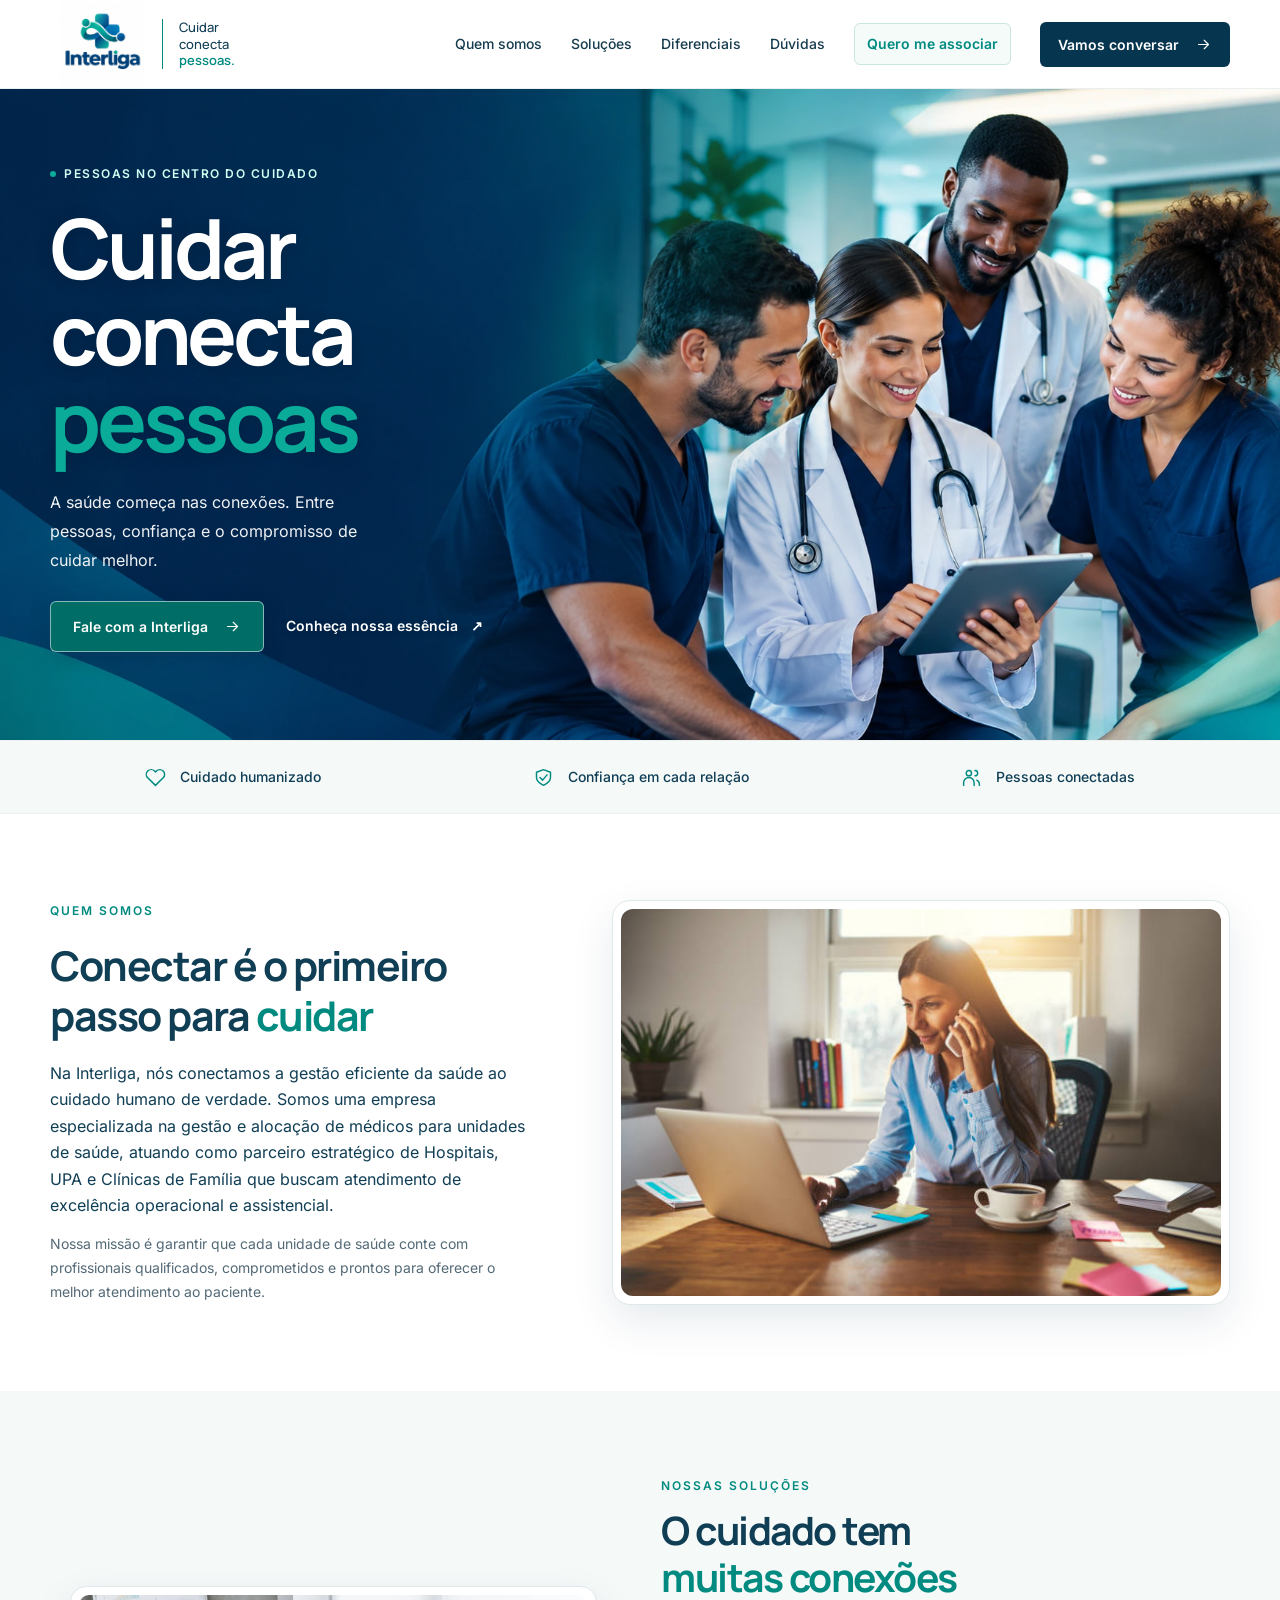
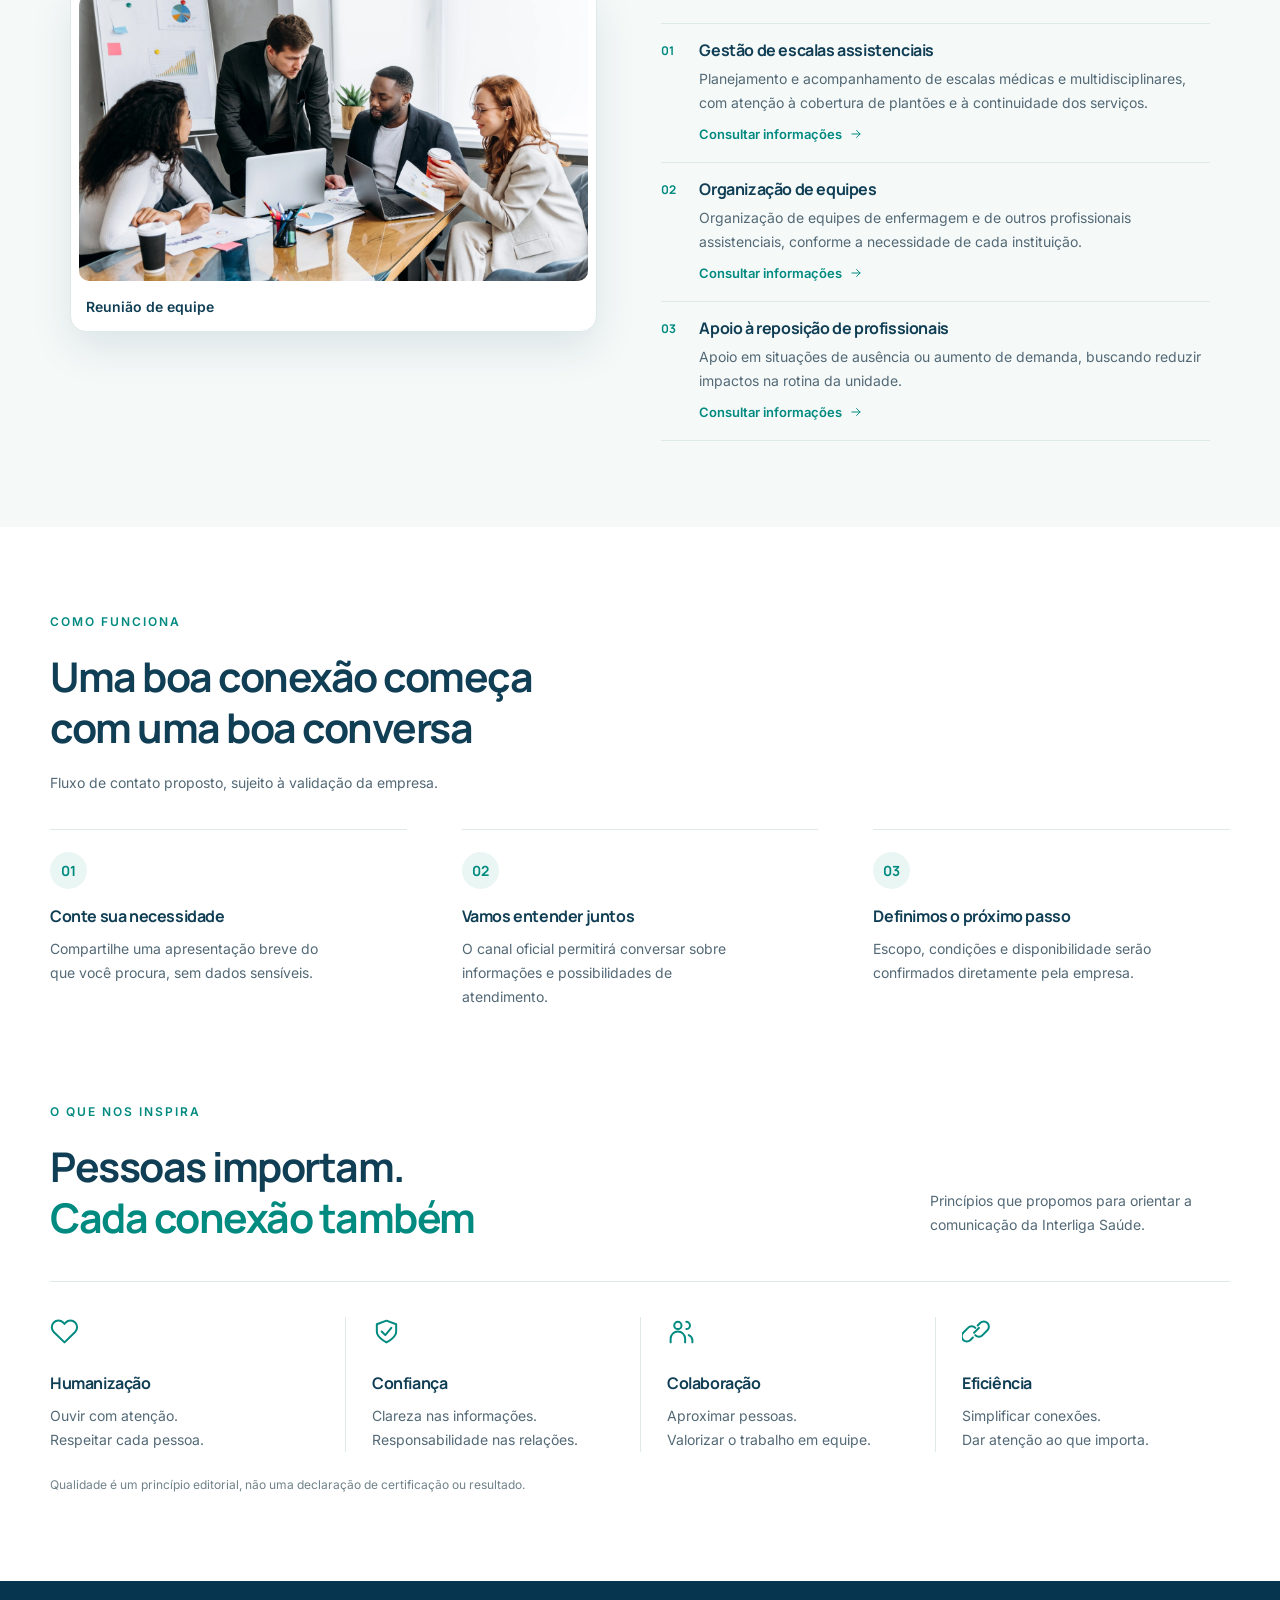
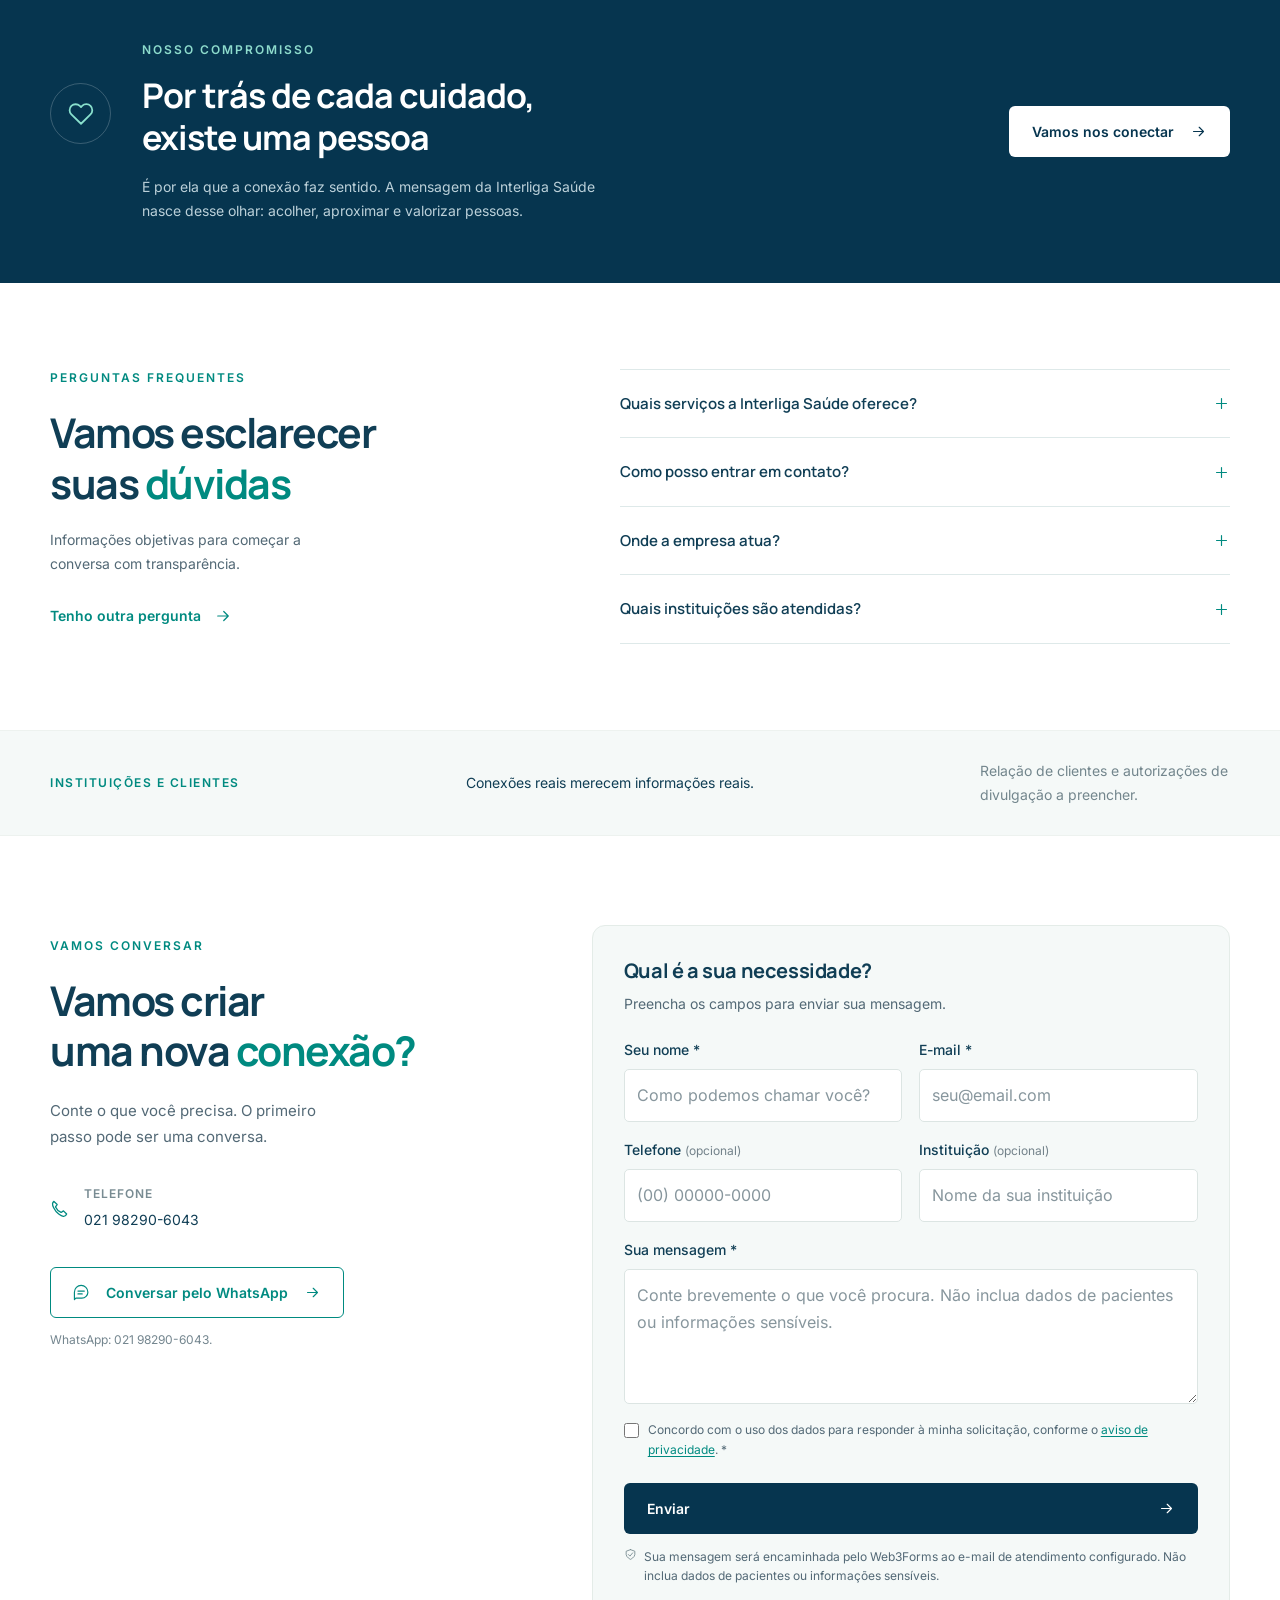
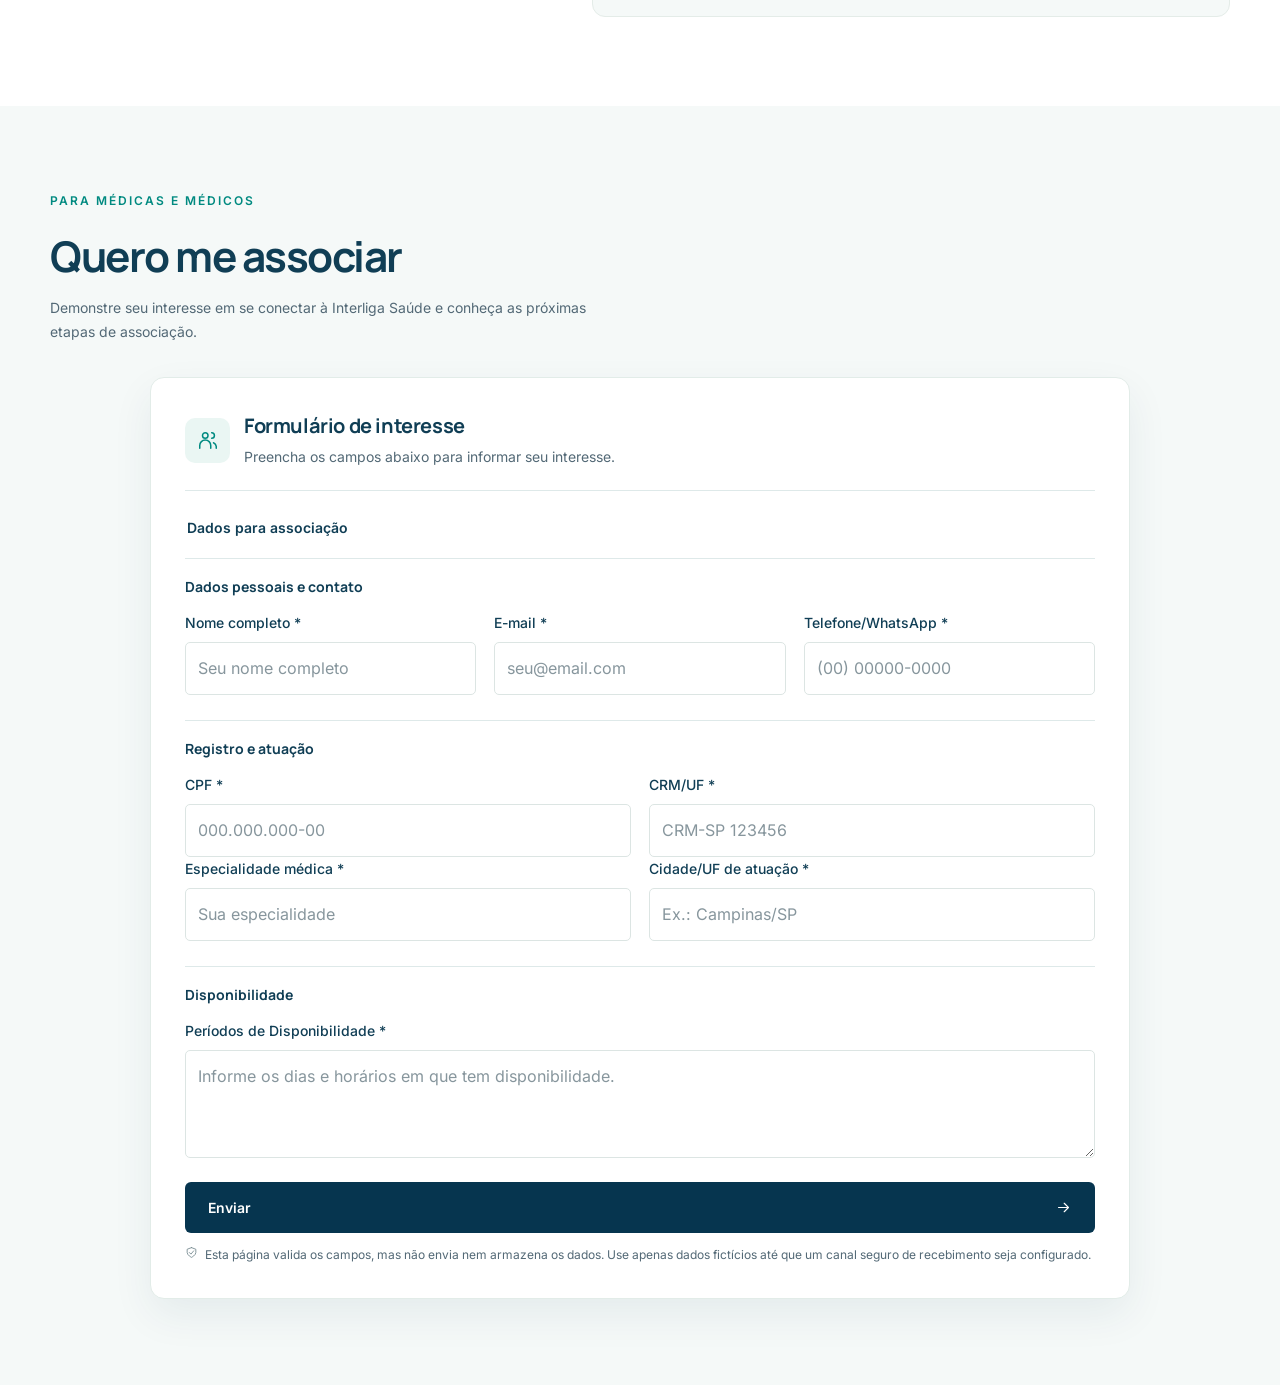
==== commit cdc9285a: "Add files via upload" ====
--- a/index.html
+++ b/index.html
@@ -1,497 +1,162 @@
 <!doctype html>
 <html lang="pt-BR">
-    <head>
-        <meta charset="utf-8">
-        <meta name="viewport" content="width=device-width, initial-scale=1">
-        <meta name="theme-color" content="#073f60">
-        <meta name="description" content="Interliga Saúde. Cuidar conecta pessoas. Conheça nossa proposta de cuidado, nossos valores e os canais de contato da marca.">
-        <meta name="keywords" content="Interliga Saúde, cuidado, humanização, saúde, conexão">
-        <meta property="og:type" content="website">
-        <meta property="og:site_name" content="Interliga Saúde">
-        <meta property="og:title" content="Interliga Saúde — Cuidar conecta pessoas">
-        <meta property="og:description" content="Pessoas no centro. Cuidado em cada conexão. Conheça a Interliga Saúde.">
-        <meta property="og:image" content="assets/images/interliga-logo.webp">
-        <meta name="twitter:card" content="summary">
-        <meta name="twitter:title" content="Interliga Saúde — Cuidar conecta pessoas">
-        <meta name="twitter:description" content="Pessoas no centro. Cuidado em cada conexão.">
-        <meta name="twitter:image" content="assets/images/interliga-logo.webp">
-        <title>Interliga Saúde — Cuidar conecta pessoas</title>
-        <link rel="icon" type="image/jpeg" href="assets/images/interliga-logo.webp">
-        <link rel="stylesheet" href="assets/css/style.css">
-        <script src="assets/js/config.js" defer></script>
-        <script src="assets/js/script.js" defer></script>
-    </head>
-    <body>
-        <a class="skip-link" href="#main">Pular para o conteúdo</a>
-        <svg class="icon-defs" xmlns="http://www.w3.org/2000/svg" aria-hidden="true">
-            <defs>
-                <symbol id="icon-arrow" viewbox="0 0 24 24">
-                    <path d="M5 12h14m-6-6 6 6-6 6"/>
-                </symbol>
-                <symbol id="icon-heart" viewbox="0 0 24 24">
-                    <path d="M20.8 4.6a5.5 5.5 0 0 0-7.8 0L12 5.7l-1.1-1.1a5.5 5.5 0 0 0-7.8 7.8L12 21l8.8-8.6a5.5 5.5 0 0 0 0-7.8Z"/>
-                </symbol>
-                <symbol id="icon-shield" viewbox="0 0 24 24">
-                    <path d="m12 3 8 3v6c0 5-8 9-8 9s-8-4-8-9V6l8-3Z"/>
-                    <path d="m8 12 3 3 5-6"/>
-                </symbol>
-                <symbol id="icon-users" viewbox="0 0 24 24">
-                    <circle cx="9" cy="7" r="3"/>
-                    <path d="M3 21v-3a6 6 0 0 1 12 0v3m1-17a3 3 0 0 1 0 6m2 5a5 5 0 0 1 3 4v2"/>
-                </symbol>
-                <symbol id="icon-chat" viewbox="0 0 24 24">
-                    <path d="M21 11.5a8.5 8.5 0 0 1-8.5 8.5H4l-2 2V11.5a9.5 9.5 0 0 1 19 0Z"/>
-                    <path d="M7 10h9M7 14h6"/>
-                </symbol>
-                <symbol id="icon-plus" viewbox="0 0 24 24">
-                    <path d="M12 5v14M5 12h14"/>
-                </symbol>
-                <symbol id="icon-mail" viewbox="0 0 24 24">
-                    <rect x="3" y="5" width="18" height="14" rx="2"/>
-                    <path d="m3 7 9 6 9-6"/>
-                </symbol>
-                <symbol id="icon-phone" viewbox="0 0 24 24">
-                    <path d="m5 3 4 4-2 3a14 14 0 0 0 7 7l3-2 4 4c-2 5-6 3-10 0S0 6 5 3Z"/>
-                </symbol>
-                <symbol id="icon-location" viewbox="0 0 24 24">
-                    <path d="M19 10c0 5-7 11-7 11S5 15 5 10a7 7 0 1 1 14 0Z"/>
-                    <circle cx="12" cy="10" r="2.5"/>
-                </symbol>
-                <symbol id="icon-link" viewbox="0 0 24 24">
-                    <path d="m10 13 4-4m-5 8-2 2a4 4 0 0 1-6-6l4-4a4 4 0 0 1 6 0m2-2 2-2a4 4 0 0 1 6 6l-4 4a4 4 0 0 1-6 0"/>
-                </symbol>
-            </defs>
-        </svg>
-        <header class="site-header">
-            <div class="container header-inner">
-                <a class="brand" href="#inicio" aria-label="Interliga Saúde — início">
-                    <img src="assets/images/interliga-logo.webp" alt="Interliga" width="108" height="108">
-                    <span class="brand-descriptor">Cuidar<br>conecta<br><span class="brand-tagline-accent">pessoas.</span></span>
-                </a>
-                <button class="menu-toggle" id="menu-toggle" type="button" aria-label="Abrir menu de navegação" aria-controls="site-nav" aria-expanded="false">
-                    <span></span>
-                    <span></span>
-                    <span></span>
-                </button>
-                <nav class="site-nav" id="site-nav" aria-label="Navegação principal">
-                    <a href="#sobre">Quem somos</a>
-                    <a href="#solucoes">Soluções</a>
-                    <a href="#diferenciais">Diferenciais</a>
-                    <a href="#duvidas">Dúvidas</a>
-                    <a class="nav-associate-link" href="#associar">Quero me associar</a>
-                    <a class="button button-small button-primary" href="#contato">Vamos conversar 
-                        <svg class="icon" aria-hidden="true">
-                            <use href="#icon-arrow"/>
-                        </svg>
-                    </a>
-                </nav>
+<head>
+  <meta charset="utf-8">
+  <meta name="viewport" content="width=device-width, initial-scale=1">
+  <meta name="theme-color" content="#073f60">
+  <meta name="description" content="Interliga Saúde. Cuidar conecta pessoas. Conheça nossa proposta de cuidado, nossos valores e os canais de contato da marca.">
+  <meta name="keywords" content="Interliga Saúde, cuidado, humanização, saúde, conexão">
+  <meta property="og:type" content="website">
+  <meta property="og:site_name" content="Interliga Saúde">
+  <meta property="og:title" content="Interliga Saúde — Cuidar conecta pessoas">
+  <meta property="og:description" content="Pessoas no centro. Cuidado em cada conexão. Conheça a Interliga Saúde.">
+  <meta property="og:image" content="assets/images/interliga-logo.webp">
+  <meta name="twitter:card" content="summary">
+  <meta name="twitter:title" content="Interliga Saúde — Cuidar conecta pessoas">
+  <meta name="twitter:description" content="Pessoas no centro. Cuidado em cada conexão.">
+  <meta name="twitter:image" content="assets/images/interliga-logo.webp">
+  <title>Interliga Saúde — Cuidar conecta pessoas</title>
+  <link rel="icon" type="image/jpeg" href="assets/images/interliga-logo.webp">
+
+  <link rel="stylesheet" href="assets/css/style.css">
+  <script src="assets/js/config.js" defer></script>
+  <script src="assets/js/script.js" defer></script>
+</head>
+<body>
+  <a class="skip-link" href="#main">Pular para o conteúdo</a>
+  <svg class="icon-defs" xmlns="http://www.w3.org/2000/svg" aria-hidden="true"><defs>
+    <symbol id="icon-arrow" viewBox="0 0 24 24"><path d="M5 12h14m-6-6 6 6-6 6"/></symbol>
+    <symbol id="icon-heart" viewBox="0 0 24 24"><path d="M20.8 4.6a5.5 5.5 0 0 0-7.8 0L12 5.7l-1.1-1.1a5.5 5.5 0 0 0-7.8 7.8L12 21l8.8-8.6a5.5 5.5 0 0 0 0-7.8Z"/></symbol>
+    <symbol id="icon-shield" viewBox="0 0 24 24"><path d="m12 3 8 3v6c0 5-8 9-8 9s-8-4-8-9V6l8-3Z"/><path d="m8 12 3 3 5-6"/></symbol>
+    <symbol id="icon-users" viewBox="0 0 24 24"><circle cx="9" cy="7" r="3"/><path d="M3 21v-3a6 6 0 0 1 12 0v3m1-17a3 3 0 0 1 0 6m2 5a5 5 0 0 1 3 4v2"/></symbol>
+    <symbol id="icon-chat" viewBox="0 0 24 24"><path d="M21 11.5a8.5 8.5 0 0 1-8.5 8.5H4l-2 2V11.5a9.5 9.5 0 0 1 19 0Z"/><path d="M7 10h9M7 14h6"/></symbol>
+    <symbol id="icon-plus" viewBox="0 0 24 24"><path d="M12 5v14M5 12h14"/></symbol>
+    <symbol id="icon-mail" viewBox="0 0 24 24"><rect x="3" y="5" width="18" height="14" rx="2"/><path d="m3 7 9 6 9-6"/></symbol>
+    <symbol id="icon-phone" viewBox="0 0 24 24"><path d="m5 3 4 4-2 3a14 14 0 0 0 7 7l3-2 4 4c-2 5-6 3-10 0S0 6 5 3Z"/></symbol>
+    <symbol id="icon-location" viewBox="0 0 24 24"><path d="M19 10c0 5-7 11-7 11S5 15 5 10a7 7 0 1 1 14 0Z"/><circle cx="12" cy="10" r="2.5"/></symbol>
+    <symbol id="icon-link" viewBox="0 0 24 24"><path d="m10 13 4-4m-5 8-2 2a4 4 0 0 1-6-6l4-4a4 4 0 0 1 6 0m2-2 2-2a4 4 0 0 1 6 6l-4 4a4 4 0 0 1-6 0"/></symbol>
+  </defs></svg>
+  <header class="site-header">
+    <div class="container header-inner">
+      <a class="brand" href="#inicio" aria-label="Interliga Saúde — início"><img src="assets/images/interliga-logo.webp" alt="Interliga" width="108" height="108"><span class="brand-descriptor">Cuidar<br>conecta<br><span class="brand-tagline-accent">pessoas.</span></span></a>
+      <button class="menu-toggle" id="menu-toggle" type="button" aria-label="Abrir menu de navegação" aria-controls="site-nav" aria-expanded="false"><span></span><span></span><span></span></button>
+      <nav class="site-nav" id="site-nav" aria-label="Navegação principal">
+        <a href="#sobre">Quem somos</a><a href="#solucoes">Soluções</a><a href="#diferenciais">Diferenciais</a><a href="#duvidas">Dúvidas</a><a class="nav-associate-link" href="#associar">Quero me associar</a>
+        <a class="button button-small button-primary" href="#contato">Vamos conversar <svg class="icon" aria-hidden="true"><use href="#icon-arrow"/></svg></a>
+      </nav>
+    </div>
+  </header>
+  <main id="main">
+    <section class="hero" id="inicio" aria-labelledby="hero-title" aria-describedby="hero-image-description">
+      <div class="container hero-layout">
+        <div class="hero-copy">
+          <p class="eyebrow"><span class="eyebrow-dot"></span> PESSOAS NO CENTRO DO CUIDADO</p>
+          <h1 id="hero-title">Cuidar<br>conecta<br><span>pessoas</span></h1>
+          <p class="hero-description">A saúde começa nas conexões. Entre pessoas, confiança e o compromisso de cuidar melhor.</p>
+          <div class="hero-actions"><a class="button button-primary" href="#contato">Fale com a Interliga <svg class="icon" aria-hidden="true"><use href="#icon-arrow"/></svg></a><a class="text-link" href="#sobre">Conheça nossa essência <span aria-hidden="true">↗</span></a></div>
+
+        </div>
+
+      </div>
+
+      <p id="hero-image-description" class="hero-image-description">Imagem ilustrativa de profissionais de saúde colaborando em uma clínica moderna.</p>
+    </section>
+    <div class="principle-strip"><div class="container principle-inner"><span><svg class="icon" aria-hidden="true"><use href="#icon-heart"/></svg> Cuidado humanizado</span><span><svg class="icon" aria-hidden="true"><use href="#icon-shield"/></svg> Confiança em cada relação</span><span><svg class="icon" aria-hidden="true"><use href="#icon-users"/></svg> Pessoas conectadas</span></div></div>
+    <section class="section about" id="sobre" aria-labelledby="about-title">
+      <div class="container about-layout">
+        <div class="about-heading"><p class="eyebrow">QUEM SOMOS</p><h2 id="about-title">Conectar é o primeiro<br>passo para <span class="teal-text">cuidar</span></h2></div>
+        <div class="about-copy"><p class="lead">Na Interliga, nós conectamos a gestão eficiente da saúde ao cuidado humano de verdade. Somos uma empresa especializada na gestão e alocação de médicos para unidades de saúde, atuando como parceiro estratégico de Hospitais, UPA e Clínicas de Família que buscam atendimento de excelência operacional e assistencial.</p><p id="institution-description">Nossa missão é garantir que cada unidade de saúde conte com profissionais qualificados, comprometidos e prontos para oferecer o melhor atendimento ao paciente.</p></div>
+        <figure class="about-image"><img src="assets/images/conectar.jpg" alt="Pessoa em ambiente de trabalho, falando ao telefone diante de um computador." width="612" height="395" loading="lazy" decoding="async"></figure>
+      </div>
+    </section>
+    <section class="section solutions" id="solucoes" aria-labelledby="solutions-title">
+      <div class="container">
+        <div class="solutions-layout">
+          <figure class="solutions-image">
+            <div class="solutions-image-frame">
+              <img class="solutions-feature-image" src="assets/images/doodle-group-meeting.webp" alt="Pessoas reunidas ao redor de uma mesa, conversando diante de documentos e computadores. Imagem ilustrativa." width="1460" height="820" loading="lazy" decoding="async">
             </div>
-        </header>
-        <main id="main">
-            <section class="hero" id="inicio" aria-labelledby="hero-title" aria-describedby="hero-image-description">
-                <div class="container hero-layout">
-                    <div class="hero-copy">
-                        <p class="eyebrow"><span class="eyebrow-dot"></span> PESSOAS NO CENTRO DO CUIDADO</p>
-                        <h1 id="hero-title">Cuidar<br>conecta<br><span>pessoas</span></h1>
-                        <p class="hero-description">A saúde começa nas conexões. Entre pessoas, confiança e o compromisso de cuidar melhor.</p>
-                        <div class="hero-actions">
-                            <a class="button button-primary" href="#contato">Fale com a Interliga 
-                                <svg class="icon" aria-hidden="true">
-                                    <use href="#icon-arrow"/>
-                                </svg>
-                            </a>
-                            <a class="text-link" href="#sobre">Conheça nossa essência <span aria-hidden="true">↗</span></a>
-                        </div>
-                    </div>
+            <figcaption class="solutions-image-caption">
+              <span class="solutions-feature-copy">Reunião de equipe</span>
+            </figcaption>
+          </figure>
+          <div class="solutions-content">
+            <p class="eyebrow">NOSSAS SOLUÇÕES</p>
+            <h2 id="solutions-title">O cuidado tem<br><span class="teal-text">muitas conexões</span></h2>
+            <div class="solution-list" id="solutions-list">
+              <article class="solution-item">
+                <span class="solution-item-number" aria-hidden="true">01</span>
+                <div><h3>Gestão de escalas assistenciais</h3><p>Planejamento e acompanhamento de escalas médicas e multidisciplinares, com atenção à cobertura de plantões e à continuidade dos serviços.</p><a href="#contato" class="card-link">Consultar informações <svg class="icon" aria-hidden="true"><use href="#icon-arrow"/></svg></a></div>
+              </article>
+              <article class="solution-item">
+                <span class="solution-item-number" aria-hidden="true">02</span>
+                <div><h3>Organização de equipes</h3><p>Organização de equipes de enfermagem e de outros profissionais assistenciais, conforme a necessidade de cada instituição.</p><a href="#contato" class="card-link">Consultar informações <svg class="icon" aria-hidden="true"><use href="#icon-arrow"/></svg></a></div>
+              </article>
+              <article class="solution-item">
+                <span class="solution-item-number" aria-hidden="true">03</span>
+                <div><h3>Apoio à reposição de profissionais</h3><p>Apoio em situações de ausência ou aumento de demanda, buscando reduzir impactos na rotina da unidade.</p><a href="#contato" class="card-link">Consultar informações <svg class="icon" aria-hidden="true"><use href="#icon-arrow"/></svg></a></div>
+              </article>
+            </div>
+          </div>
+        </div>
+      </div>
+    </section>
+    <section class="section process" id="como-funciona" aria-labelledby="process-title"><div class="container"><div class="compact-heading"><p class="eyebrow">COMO FUNCIONA</p><h2 id="process-title">Uma boa conexão começa<br>com uma boa conversa</h2><p>Fluxo de contato proposto, sujeito à validação da empresa.</p></div><div class="steps"><article><span class="step-number">01</span><h3>Conte sua necessidade</h3><p>Compartilhe uma apresentação breve do que você procura, sem dados sensíveis.</p></article><article><span class="step-number">02</span><h3>Vamos entender juntos</h3><p>O canal oficial permitirá conversar sobre informações e possibilidades de atendimento.</p></article><article><span class="step-number">03</span><h3>Definimos o próximo passo</h3><p>Escopo, condições e disponibilidade serão confirmados diretamente pela empresa.</p></article></div></div></section>
+    <section class="section differences" id="diferenciais" aria-labelledby="differences-title"><div class="container"><div class="section-heading"><div><p class="eyebrow">O QUE NOS INSPIRA</p><h2 id="differences-title">Pessoas importam.<br><span class="teal-text">Cada conexão também</span></h2></div><p>Princípios que propomos para orientar a comunicação da Interliga Saúde.</p></div><div class="values"><article><svg class="icon" aria-hidden="true"><use href="#icon-heart"/></svg><h3>Humanização</h3><p>Ouvir com atenção.<br>Respeitar cada pessoa.</p></article><article><svg class="icon" aria-hidden="true"><use href="#icon-shield"/></svg><h3>Confiança</h3><p>Clareza nas informações.<br>Responsabilidade nas relações.</p></article><article><svg class="icon" aria-hidden="true"><use href="#icon-users"/></svg><h3>Colaboração</h3><p>Aproximar pessoas.<br>Valorizar o trabalho em equipe.</p></article><article><svg class="icon" aria-hidden="true"><use href="#icon-link"/></svg><h3>Eficiência</h3><p>Simplificar conexões.<br>Dar atenção ao que importa.</p></article></div><p class="section-note">Qualidade é um princípio editorial, não uma declaração de certificação ou resultado.</p></div></section>
+    <section class="commitment" aria-labelledby="commitment-title"><div class="container commitment-inner"><div class="commitment-mark"><svg class="icon" aria-hidden="true"><use href="#icon-heart"/></svg></div><div><p class="eyebrow">NOSSO COMPROMISSO</p><h2 id="commitment-title">Por trás de cada cuidado,<br>existe uma pessoa</h2><p>É por ela que a conexão faz sentido. A mensagem da Interliga Saúde nasce desse olhar: acolher, aproximar e valorizar pessoas.</p></div><a class="button button-white" href="#contato">Vamos nos conectar <svg class="icon" aria-hidden="true"><use href="#icon-arrow"/></svg></a></div></section>
+    <section class="section faq" id="duvidas" aria-labelledby="faq-title"><div class="container faq-layout"><div class="faq-intro"><p class="eyebrow">PERGUNTAS FREQUENTES</p><h2 id="faq-title">Vamos esclarecer<br>suas <span class="teal-text">dúvidas</span></h2><p>Informações objetivas para começar a conversa com transparência.</p><a class="text-link" href="#contato">Tenho outra pergunta <svg class="icon" aria-hidden="true"><use href="#icon-arrow"/></svg></a></div><div class="faq-items"><details><summary>Quais serviços a Interliga Saúde oferece?<svg class="icon" aria-hidden="true"><use href="#icon-plus"/></svg></summary><p>O portfólio oficial ainda não foi informado para esta versão do site. A seção de soluções está pronta para receber os serviços confirmados pela empresa, sem apresentar ofertas não verificadas.</p></details><details><summary>Como posso entrar em contato?<svg class="icon" aria-hidden="true"><use href="#icon-plus"/></svg></summary><p>Use o botão do WhatsApp para conversar pelo número 021 98290-6043 ou envie sua mensagem pelo formulário. O contato será encaminhado ao e-mail de atendimento configurado pela Interliga Saúde.</p></details><details><summary>Onde a empresa atua?<svg class="icon" aria-hidden="true"><use href="#icon-plus"/></svg></summary><p>Localidades, modalidades e abrangência de atendimento aguardam confirmação. Nenhuma região é apresentada como atendida nesta versão.</p></details><details><summary>Quais instituições são atendidas?<svg class="icon" aria-hidden="true"><use href="#icon-plus"/></svg></summary><p>A relação de instituições e clientes ainda não foi fornecida. Nomes e marcas só serão divulgados depois da confirmação da empresa e da autorização para uso.</p></details></div></div></section>
+    <section class="institutions"><div class="container institutions-inner"><p class="eyebrow">INSTITUIÇÕES E CLIENTES</p><p>Conexões reais merecem informações reais.</p><span>Relação de clientes e autorizações de divulgação a preencher.</span></div></section>
+    <section class="section contact" id="contato" aria-labelledby="contact-title"><div class="container contact-layout"><div class="contact-copy"><p class="eyebrow">VAMOS CONVERSAR</p><h2 id="contact-title">Vamos criar<br>uma nova <span class="teal-text">conexão?</span></h2><p class="contact-lead">Conte o que você precisa. O primeiro passo pode ser uma conversa.</p><div class="contact-info"><div><svg class="icon" aria-hidden="true"><use href="#icon-phone"/></svg><div><span>TELEFONE</span><p id="contact-phone">021 98290-6043</p></div></div></div><button class="button button-outline" id="whatsapp-contact" type="button"><svg class="icon" aria-hidden="true"><use href="#icon-chat"/></svg> Conversar pelo WhatsApp <svg class="icon" aria-hidden="true"><use href="#icon-arrow"/></svg></button><p class="channel-note">WhatsApp: 021 98290-6043.</p><p id="channel-status" class="channel-status" role="status" aria-live="polite"></p></div><div class="form-panel"><div class="form-heading"><h3>Qual é a sua necessidade?</h3><p>Preencha os campos para enviar sua mensagem.</p></div><form id="contact-form" action="https://api.web3forms.com/submit" method="POST" novalidate><div class="form-row"><div class="form-field"><label for="name">Seu nome <span aria-hidden="true">*</span></label><input id="name" name="name" type="text" required minlength="2" maxlength="100" autocomplete="name" placeholder="Como podemos chamar você?" aria-describedby="name-error"><p id="name-error" class="field-error"></p></div><div class="form-field"><label for="email">E-mail <span aria-hidden="true">*</span></label><input id="email" name="email" type="email" required maxlength="254" autocomplete="email" placeholder="seu@email.com" aria-describedby="email-error"><p id="email-error" class="field-error"></p></div></div><div class="form-row"><div class="form-field"><label for="phone">Telefone <span class="optional">(opcional)</span></label><input id="phone" name="phone" type="tel" maxlength="22" autocomplete="tel" placeholder="(00) 00000-0000" aria-describedby="phone-error"><p id="phone-error" class="field-error"></p></div><div class="form-field"><label for="organization">Instituição <span class="optional">(opcional)</span></label><input id="organization" name="institution" type="text" maxlength="150" autocomplete="organization" placeholder="Nome da sua instituição" aria-describedby="organization-error"><p id="organization-error" class="field-error"></p></div></div><div class="form-field"><label for="message">Sua mensagem <span aria-hidden="true">*</span></label><textarea id="message" name="message" required minlength="10" maxlength="2000" rows="4" placeholder="Conte brevemente o que você procura. Não inclua dados de pacientes ou informações sensíveis." aria-describedby="message-error"></textarea><p id="message-error" class="field-error"></p></div><div class="honeypot" aria-hidden="true"><label for="website">Não preencha este campo</label><input type="text" id="website" name="website" tabindex="-1" autocomplete="off"></div><label class="consent-label" for="consent"><input type="checkbox" id="consent" name="consent" required aria-describedby="consent-error"><span>Concordo com o uso dos dados para responder à minha solicitação, conforme o <a href="privacy.html">aviso de privacidade</a>. <span aria-hidden="true">*</span></span></label><p id="consent-error" class="field-error"></p><button class="button button-primary form-submit" id="send-message" type="submit">Enviar <svg class="icon" aria-hidden="true"><use href="#icon-arrow"/></svg></button><p class="form-disclaimer"><svg class="icon" aria-hidden="true"><use href="#icon-shield"/></svg> Sua mensagem será encaminhada pelo Web3Forms ao e-mail de atendimento configurado. Não inclua dados de pacientes ou informações sensíveis.</p><p id="form-status" class="form-status" role="status" aria-live="polite"></p></form></div></div></section>
+    <section class="section association" id="associar" aria-labelledby="association-title">
+      <div class="container">
+        <div class="association-heading">
+          <div>
+            <p class="eyebrow">PARA MÉDICAS E MÉDICOS</p>
+            <h2 id="association-title">Quero me associar</h2>
+            <p class="association-intro-copy">Demonstre seu interesse em se conectar à Interliga Saúde e conheça as próximas etapas de associação.</p>
+          </div>
+        </div>
+        <div class="association-card">
+          <div class="association-card-heading">
+            <div class="icon-box"><svg class="icon" aria-hidden="true"><use href="#icon-users"/></svg></div>
+            <div><h3>Formulário de interesse</h3><p>Preencha os campos abaixo para informar seu interesse.</p></div>
+          </div>
+          <form class="association-form" id="association-form" novalidate>
+            <fieldset class="association-fields">
+              <legend class="association-legend">Dados para associação</legend>
+              <div class="association-groups">
+                <div class="association-group association-group--contact" role="group" aria-labelledby="association-contact-title">
+                  <h4 id="association-contact-title">Dados pessoais e contato</h4>
+                  <div class="association-field-grid association-field-grid--contact">
+                    <div class="form-field association-field"><label for="assoc-name">Nome completo <span aria-hidden="true">*</span></label><input id="assoc-name" name="fullName" type="text" required minlength="3" maxlength="120" autocomplete="name" placeholder="Seu nome completo" aria-describedby="assoc-name-error"><p id="assoc-name-error" class="field-error"></p></div>
+                    <div class="form-field association-field"><label for="assoc-email">E-mail <span aria-hidden="true">*</span></label><input id="assoc-email" name="email" type="email" required maxlength="254" autocomplete="email" placeholder="seu@email.com" aria-describedby="assoc-email-error"><p id="assoc-email-error" class="field-error"></p></div>
+                    <div class="form-field association-field"><label for="assoc-phone">Telefone/WhatsApp <span aria-hidden="true">*</span></label><input id="assoc-phone" name="phone" type="tel" required maxlength="22" autocomplete="tel" placeholder="(00) 00000-0000" aria-describedby="assoc-phone-error"><p id="assoc-phone-error" class="field-error"></p></div>
+                  </div>
                 </div>
-                <p id="hero-image-description" class="hero-image-description">Imagem ilustrativa de profissionais de saúde colaborando em uma clínica moderna.</p>
-            </section>
-            <div class="principle-strip">
-                <div class="container principle-inner">
-                    <span><svg class="icon" aria-hidden="true">
-                            <use href="#icon-heart"/>
-                        </svg> Cuidado humanizado</span>
-                    <span><svg class="icon" aria-hidden="true">
-                            <use href="#icon-shield"/>
-                        </svg> Confiança em cada relação</span>
-                    <span><svg class="icon" aria-hidden="true">
-                            <use href="#icon-users"/>
-                        </svg> Pessoas conectadas</span>
+                <div class="association-group association-group--professional" role="group" aria-labelledby="association-professional-title">
+                  <h4 id="association-professional-title">Registro e atuação</h4>
+                  <div class="association-field-grid">
+                    <div class="form-field association-field"><label for="assoc-cpf">CPF <span aria-hidden="true">*</span></label><input id="assoc-cpf" name="cpf" type="text" required inputmode="numeric" maxlength="14" autocomplete="off" placeholder="000.000.000-00" aria-describedby="assoc-cpf-error"><p id="assoc-cpf-error" class="field-error"></p></div>
+                    <div class="form-field association-field"><label for="assoc-crm">CRM/UF <span aria-hidden="true">*</span></label><input id="assoc-crm" name="crmUf" type="text" required maxlength="24" autocomplete="off" placeholder="CRM-SP 123456" aria-describedby="assoc-crm-error"><p id="assoc-crm-error" class="field-error"></p></div>
+                    <div class="form-field association-field"><label for="assoc-specialty">Especialidade médica <span aria-hidden="true">*</span></label><input id="assoc-specialty" name="specialty" type="text" required maxlength="120" autocomplete="organization-title" placeholder="Sua especialidade" aria-describedby="assoc-specialty-error"><p id="assoc-specialty-error" class="field-error"></p></div>
+                    <div class="form-field association-field"><label for="assoc-city">Cidade/UF de atuação <span aria-hidden="true">*</span></label><input id="assoc-city" name="cityUf" type="text" required maxlength="100" autocomplete="address-level2" placeholder="Ex.: Campinas/SP" aria-describedby="assoc-city-error"><p id="assoc-city-error" class="field-error"></p></div>
+                  </div>
                 </div>
-            </div>
-            <section class="section about" id="sobre" aria-labelledby="about-title">
-                <div class="container about-layout">
-                    <div class="about-heading">
-                        <p class="eyebrow">QUEM SOMOS</p>
-                        <h2 id="about-title">Conectar é o primeiro<br>passo para <span class="teal-text">cuidar</span></h2>
-                    </div>
-                    <div class="about-copy">
-                        <p class="lead">Na Interliga, nós conectamos a gestão eficiente da saúde ao cuidado humano de verdade. Somos uma empresa especializada na gestão e alocação de médicos para unidades de saúde, atuando como parceiro estratégico de Hospitais, UPA e Clínicas de Família que buscam atendimento de excelência operacional e assistencial.</p>
-                        <p id="institution-description">Nossa missão é garantir que cada unidade de saúde conte com profissionais qualificados, comprometidos e prontos para oferecer o melhor atendimento ao paciente.</p>
-                    </div>
-                    <figure class="about-image">
-                        <img src="assets/images/conectar.jpg" alt="Pessoa em ambiente de trabalho, falando ao telefone diante de um computador." width="612" height="395" loading="lazy" decoding="async">
-                    </figure>
+                <div class="association-group association-group--availability" role="group" aria-labelledby="association-availability-title">
+                  <h4 id="association-availability-title">Disponibilidade</h4>
+                  <div class="form-field association-field"><label for="assoc-availability">Períodos de Disponibilidade <span aria-hidden="true">*</span></label><textarea id="assoc-availability" name="availability" required minlength="4" maxlength="500" rows="3" placeholder="Informe os dias e horários em que tem disponibilidade." aria-describedby="assoc-availability-error"></textarea><p id="assoc-availability-error" class="field-error"></p></div>
                 </div>
-            </section>
-            <section class="section solutions" id="solucoes" aria-labelledby="solutions-title">
-                <div class="container">
-                    <div class="solutions-layout">
-                        <figure class="solutions-image">
-                            <div class="solutions-image-frame">
-                                <img class="solutions-feature-image" src="assets/images/doodle-group-meeting.webp" alt="Pessoas reunidas ao redor de uma mesa, conversando diante de documentos e computadores. Imagem ilustrativa." width="1460" height="820" loading="lazy" decoding="async">
-                            </div>
-                            <figcaption class="solutions-image-caption">
-                                <span class="solutions-feature-copy">Reunião de equipe</span>
-                            </figcaption>
-                        </figure>
-                        <div class="solutions-content">
-                            <p class="eyebrow">NOSSAS SOLUÇÕES</p>
-                            <h2 id="solutions-title">O cuidado tem<br><span class="teal-text">muitas conexões</span></h2>
-                            <div class="solution-list" id="solutions-list">
-                                <article class="solution-item">
-                                    <span class="solution-item-number" aria-hidden="true">01</span>
-                                    <div>
-                                        <h3>Gestão de escalas assistenciais</h3>
-                                        <p>Planejamento e acompanhamento de escalas médicas e multidisciplinares, com atenção à cobertura de plantões e à continuidade dos serviços.</p>
-                                        <a href="#contato" class="card-link">Consultar informações 
-                                            <svg class="icon" aria-hidden="true">
-                                                <use href="#icon-arrow"/>
-                                            </svg>
-                                        </a>
-                                    </div>
-                                </article>
-                                <article class="solution-item">
-                                    <span class="solution-item-number" aria-hidden="true">02</span>
-                                    <div>
-                                        <h3>Organização de equipes</h3>
-                                        <p>Organização de equipes de enfermagem e de outros profissionais assistenciais, conforme a necessidade de cada instituição.</p>
-                                        <a href="#contato" class="card-link">Consultar informações 
-                                            <svg class="icon" aria-hidden="true">
-                                                <use href="#icon-arrow"/>
-                                            </svg>
-                                        </a>
-                                    </div>
-                                </article>
-                                <article class="solution-item">
-                                    <span class="solution-item-number" aria-hidden="true">03</span>
-                                    <div>
-                                        <h3>Apoio à reposição de profissionais</h3>
-                                        <p>Apoio em situações de ausência ou aumento de demanda, buscando reduzir impactos na rotina da unidade.</p>
-                                        <a href="#contato" class="card-link">Consultar informações 
-                                            <svg class="icon" aria-hidden="true">
-                                                <use href="#icon-arrow"/>
-                                            </svg>
-                                        </a>
-                                    </div>
-                                </article>
-                            </div>
-                        </div>
-                    </div>
-                </div>
-            </section>
-            <section class="section process" id="como-funciona" aria-labelledby="process-title">
-                <div class="container">
-                    <div class="compact-heading">
-                        <p class="eyebrow">COMO FUNCIONA</p>
-                        <h2 id="process-title">Uma boa conexão começa<br>com uma boa conversa</h2>
-                        <p>Fluxo de contato proposto, sujeito à validação da empresa.</p>
-                    </div>
-                    <div class="steps">
-                        <article>
-                            <span class="step-number">01</span>
-                            <h3>Conte sua necessidade</h3>
-                            <p>Compartilhe uma apresentação breve do que você procura, sem dados sensíveis.</p>
-                        </article>
-                        <article>
-                            <span class="step-number">02</span>
-                            <h3>Vamos entender juntos</h3>
-                            <p>O canal oficial permitirá conversar sobre informações e possibilidades de atendimento.</p>
-                        </article>
-                        <article>
-                            <span class="step-number">03</span>
-                            <h3>Definimos o próximo passo</h3>
-                            <p>Escopo, condições e disponibilidade serão confirmados diretamente pela empresa.</p>
-                        </article>
-                    </div>
-                </div>
-            </section>
-            <section class="section differences" id="diferenciais" aria-labelledby="differences-title">
-                <div class="container">
-                    <div class="section-heading">
-                        <div>
-                            <p class="eyebrow">O QUE NOS INSPIRA</p>
-                            <h2 id="differences-title">Pessoas importam.<br><span class="teal-text">Cada conexão também</span></h2>
-                        </div>
-                        <p>Princípios que propomos para orientar a comunicação da Interliga Saúde.</p>
-                    </div>
-                    <div class="values">
-                        <article>
-                            <svg class="icon" aria-hidden="true">
-                                <use href="#icon-heart"/>
-                            </svg>
-                            <h3>Humanização</h3>
-                            <p>Ouvir com atenção.<br>Respeitar cada pessoa.</p>
-                        </article>
-                        <article>
-                            <svg class="icon" aria-hidden="true">
-                                <use href="#icon-shield"/>
-                            </svg>
-                            <h3>Confiança</h3>
-                            <p>Clareza nas informações.<br>Responsabilidade nas relações.</p>
-                        </article>
-                        <article>
-                            <svg class="icon" aria-hidden="true">
-                                <use href="#icon-users"/>
-                            </svg>
-                            <h3>Colaboração</h3>
-                            <p>Aproximar pessoas.<br>Valorizar o trabalho em equipe.</p>
-                        </article>
-                        <article>
-                            <svg class="icon" aria-hidden="true">
-                                <use href="#icon-link"/>
-                            </svg>
-                            <h3>Eficiência</h3>
-                            <p>Simplificar conexões.<br>Dar atenção ao que importa.</p>
-                        </article>
-                    </div>
-                    <p class="section-note">Qualidade é um princípio editorial, não uma declaração de certificação ou resultado.</p>
-                </div>
-            </section>
-            <section class="commitment" aria-labelledby="commitment-title">
-                <div class="container commitment-inner">
-                    <div class="commitment-mark">
-                        <svg class="icon" aria-hidden="true">
-                            <use href="#icon-heart"/>
-                        </svg>
-                    </div>
-                    <div>
-                        <p class="eyebrow">NOSSO COMPROMISSO</p>
-                        <h2 id="commitment-title">Por trás de cada cuidado,<br>existe uma pessoa</h2>
-                        <p>É por ela que a conexão faz sentido. A mensagem da Interliga Saúde nasce desse olhar: acolher, aproximar e valorizar pessoas.</p>
-                    </div>
-                    <a class="button button-white" href="#contato">Vamos nos conectar 
-                        <svg class="icon" aria-hidden="true">
-                            <use href="#icon-arrow"/>
-                        </svg>
-                    </a>
-                </div>
-            </section>
-            <section class="section contact" id="contato" aria-labelledby="contact-title">
-                <div class="container contact-layout">
-                    <div class="contact-copy">
-                        <p class="eyebrow">VAMOS CONVERSAR</p>
-                        <h2 id="contact-title">Vamos criar<br>uma nova <span class="teal-text">conexão?</span></h2>
-                        <p class="contact-lead">Conte o que você precisa. O primeiro passo pode ser uma conversa.</p>
-                        <div class="contact-info">
-                            <div>
-                                <svg class="icon" aria-hidden="true">
-                                    <use href="#icon-phone"/>
-                                </svg>
-                                <div>
-                                    <span>TELEFONE</span>
-                                    <p id="contact-phone">021 98290-6043</p>
-                                </div>
-                            </div>
-                        </div>
-                        <button class="button button-outline" id="whatsapp-contact" type="button">
-                            <svg class="icon" aria-hidden="true">
-                                <use href="#icon-chat"/>
-                            </svg>                             Conversar pelo WhatsApp 
-
-                            <svg class="icon" aria-hidden="true">
-                                <use href="#icon-arrow"/>
-                            </svg>
-                        </button>
-                        <p class="channel-note">WhatsApp: 021 98290-6043.</p>
-                        <p id="channel-status" class="channel-status" role="status" aria-live="polite"></p>
-                    </div>
-                    <div class="form-panel">
-                        <div class="form-heading">
-                            <h3>Qual é a sua necessidade?</h3>
-                            <p>Preencha os campos para enviar sua mensagem.</p>
-                        </div>
-                        <form id="contact-form" action="https://api.web3forms.com/submit" method="POST" novalidate>
-                            <div class="form-row">
-                                <div class="form-field">
-                                    <label for="name">Seu nome 
-                                        <span aria-hidden="true">*</span>
-                                    </label>
-                                    <input id="name" name="name" type="text" required minlength="2" maxlength="100" autocomplete="name" placeholder="Como podemos chamar você?" aria-describedby="name-error">
-                                    <p id="name-error" class="field-error"></p>
-                                </div>
-                                <div class="form-field">
-                                    <label for="email">E-mail 
-                                        <span aria-hidden="true">*</span>
-                                    </label>
-                                    <input id="email" name="email" type="email" required maxlength="254" autocomplete="email" placeholder="seu@email.com" aria-describedby="email-error">
-                                    <p id="email-error" class="field-error"></p>
-                                </div>
-                            </div>
-                            <div class="form-row">
-                                <div class="form-field">
-                                    <label for="phone">Telefone 
-                                        <span class="optional">(opcional)</span>
-                                    </label>
-                                    <input id="phone" name="phone" type="tel" maxlength="22" autocomplete="tel" placeholder="(00) 00000-0000" aria-describedby="phone-error">
-                                    <p id="phone-error" class="field-error"></p>
-                                </div>
-                                <div class="form-field">
-                                    <label for="organization">Instituição 
-                                        <span class="optional">(opcional)</span>
-                                    </label>
-                                    <input id="organization" name="institution" type="text" maxlength="150" autocomplete="organization" placeholder="Nome da sua instituição" aria-describedby="organization-error">
-                                    <p id="organization-error" class="field-error"></p>
-                                </div>
-                            </div>
-                            <div class="form-field">
-                                <label for="message">Sua mensagem 
-                                    <span aria-hidden="true">*</span>
-                                </label>
-                                <textarea id="message" name="message" required minlength="10" maxlength="2000" rows="4" placeholder="Conte brevemente o que você procura. Não inclua dados de pacientes ou informações sensíveis." aria-describedby="message-error"></textarea>
-                                <p id="message-error" class="field-error"></p>
-                            </div>
-                            <div class="honeypot" aria-hidden="true">
-                                <label for="website">Não preencha este campo</label>
-                                <input type="text" id="website" name="website" tabindex="-1" autocomplete="off">
-                            </div>
-                            <label class="consent-label" for="consent">
-                                <input type="checkbox" id="consent" name="consent" required aria-describedby="consent-error">
-                                <span>Concordo com o uso dos dados para responder à minha solicitação, conforme o <a href="privacy.html">aviso de privacidade</a>. <span aria-hidden="true">*</span></span>
-                            </label>
-                            <p id="consent-error" class="field-error"></p>
-                            <button class="button button-primary form-submit" id="send-message" type="submit">Enviar 
-                                <svg class="icon" aria-hidden="true">
-                                    <use href="#icon-arrow"/>
-                                </svg>
-                            </button>
-                            <p class="form-disclaimer"><svg class="icon" aria-hidden="true">
-                                    <use href="#icon-shield"/>
-                                </svg> Sua mensagem será encaminhada pelo Web3Forms ao e-mail de atendimento configurado. Não inclua dados de pacientes ou informações sensíveis.</p>
-                            <p id="form-status" class="form-status" role="status" aria-live="polite"></p>
-                        </form>
-                    </div>
-                </div>
-            </section>
-            <section class="section association" id="associar" aria-labelledby="association-title">
-                <div class="container">
-                    <div class="association-heading">
-                        <div>
-                            <p class="eyebrow">PARA MÉDICAS E MÉDICOS</p>
-                            <h2 id="association-title">Quero me associar</h2>
-                            <p class="association-intro-copy">Demonstre seu interesse em se conectar à Interliga Saúde e conheça as próximas etapas de associação.</p>
-                        </div>
-                    </div>
-                    <div class="association-card">
-                        <div class="association-card-heading">
-                            <div class="icon-box">
-                                <svg class="icon" aria-hidden="true">
-                                    <use href="#icon-users"/>
-                                </svg>
-                            </div>
-                            <div>
-                                <h3>Formulário de interesse</h3>
-                                <p>Preencha os campos abaixo para informar seu interesse.</p>
-                            </div>
-                        </div>
-                        <form class="association-form" id="association-form" novalidate>
-                            <fieldset class="association-fields">
-                                <legend class="association-legend">Dados para associação</legend>
-                                <div class="association-groups">
-                                    <div class="association-group association-group--contact" role="group" aria-labelledby="association-contact-title">
-                                        <h4 id="association-contact-title">Dados pessoais e contato</h4>
-                                        <div class="association-field-grid association-field-grid--contact">
-                                            <div class="form-field association-field">
-                                                <label for="assoc-name">Nome completo 
-                                                    <span aria-hidden="true">*</span>
-                                                </label>
-                                                <input id="assoc-name" name="fullName" type="text" required minlength="3" maxlength="120" autocomplete="name" placeholder="Seu nome completo" aria-describedby="assoc-name-error">
-                                                <p id="assoc-name-error" class="field-error"></p>
-                                            </div>
-                                            <div class="form-field association-field">
-                                                <label for="assoc-email">E-mail 
-                                                    <span aria-hidden="true">*</span>
-                                                </label>
-                                                <input id="assoc-email" name="email" type="email" required maxlength="254" autocomplete="email" placeholder="seu@email.com" aria-describedby="assoc-email-error">
-                                                <p id="assoc-email-error" class="field-error"></p>
-                                            </div>
-                                            <div class="form-field association-field">
-                                                <label for="assoc-phone">Telefone/WhatsApp 
-                                                    <span aria-hidden="true">*</span>
-                                                </label>
-                                                <input id="assoc-phone" name="phone" type="tel" required maxlength="22" autocomplete="tel" placeholder="(00) 00000-0000" aria-describedby="assoc-phone-error">
-                                                <p id="assoc-phone-error" class="field-error"></p>
-                                            </div>
-                                        </div>
-                                    </div>
-                                    <div class="association-group association-group--professional" role="group" aria-labelledby="association-professional-title">
-                                        <h4 id="association-professional-title">Registro e atuação</h4>
-                                        <div class="association-field-grid">
-                                            <div class="form-field association-field">
-                                                <label for="assoc-cpf">CPF 
-                                                    <span aria-hidden="true">*</span>
-                                                </label>
-                                                <input id="assoc-cpf" name="cpf" type="text" required inputmode="numeric" maxlength="14" autocomplete="off" placeholder="000.000.000-00" aria-describedby="assoc-cpf-error">
-                                                <p id="assoc-cpf-error" class="field-error"></p>
-                                            </div>
-                                            <div class="form-field association-field">
-                                                <label for="assoc-crm">CRM/UF 
-                                                    <span aria-hidden="true">*</span>
-                                                </label>
-                                                <input id="assoc-crm" name="crmUf" type="text" required maxlength="24" autocomplete="off" placeholder="CRM-SP 123456" aria-describedby="assoc-crm-error">
-                                                <p id="assoc-crm-error" class="field-error"></p>
-                                            </div>
-                                            <div class="form-field association-field">
-                                                <label for="assoc-specialty">Especialidade médica 
-                                                    <span aria-hidden="true">*</span>
-                                                </label>
-                                                <input id="assoc-specialty" name="specialty" type="text" required maxlength="120" autocomplete="organization-title" placeholder="Sua especialidade" aria-describedby="assoc-specialty-error">
-                                                <p id="assoc-specialty-error" class="field-error"></p>
-                                            </div>
-                                            <div class="form-field association-field">
-                                                <label for="assoc-city">Cidade/UF de atuação 
-                                                    <span aria-hidden="true">*</span>
-                                                </label>
-                                                <input id="assoc-city" name="cityUf" type="text" required maxlength="100" autocomplete="address-level2" placeholder="Ex.: Campinas/SP" aria-describedby="assoc-city-error">
-                                                <p id="assoc-city-error" class="field-error"></p>
-                                            </div>
-                                        </div>
-                                    </div>
-                                    <div class="association-group association-group--availability" role="group" aria-labelledby="association-availability-title">
-                                        <h4 id="association-availability-title">Disponibilidade</h4>
-                                        <div class="form-field association-field">
-                                            <label for="assoc-availability">Períodos de Disponibilidade 
-                                                <span aria-hidden="true">*</span>
-                                            </label>
-                                            <textarea id="assoc-availability" name="availability" required minlength="4" maxlength="500" rows="3" placeholder="Informe os dias e horários em que tem disponibilidade." aria-describedby="assoc-availability-error"></textarea>
-                                            <p id="assoc-availability-error" class="field-error"></p>
-                                        </div>
-                                    </div>
-                                </div>
-                            </fieldset>
-                            <button class="button button-primary association-submit" id="association-submit" type="submit">Enviar 
-                                <svg class="icon" aria-hidden="true">
-                                    <use href="#icon-arrow"/>
-                                </svg>
-                            </button>
-                            <p class="form-disclaimer"><svg class="icon" aria-hidden="true">
-                                    <use href="#icon-shield"/>
-                                </svg> Esta página valida os campos, mas não envia nem armazena os dados. Use apenas dados fictícios até que um canal seguro de recebimento seja configurado.</p>
-                            <p id="association-form-status" class="form-status" role="status" aria-live="polite"></p>
-                        </form>
-                    </div>
-                </div>
-            </section>
-        </main>
-        <a class="association-floating" href="#associar" aria-label="Quero me associar" title="Quero me associar">
-            <svg class="icon" aria-hidden="true">
-                <use href="#icon-users"/>
-            </svg>
-        </a>
-        <button class="whatsapp-floating" id="whatsapp-floating" type="button" aria-label="Abrir WhatsApp para 021 98290-6043">
-            <svg class="icon" aria-hidden="true">
-                <use href="#icon-chat"/>
-            </svg>
-        </button>
-    </body>
+              </div>
+            </fieldset>
+            <button class="button button-primary association-submit" id="association-submit" type="submit">Enviar <svg class="icon" aria-hidden="true"><use href="#icon-arrow"/></svg></button>
+            <p class="form-disclaimer"><svg class="icon" aria-hidden="true"><use href="#icon-shield"/></svg> Esta página valida os campos, mas não envia nem armazena os dados. Use apenas dados fictícios até que um canal seguro de recebimento seja configurado.</p>
+            <p id="association-form-status" class="form-status" role="status" aria-live="polite"></p>
+          </form>
+        </div>
+      </div>
+    </section>
+  </main>
+  <a class="association-floating" href="#associar" aria-label="Quero me associar" title="Quero me associar"><svg class="icon" aria-hidden="true"><use href="#icon-users"/></svg></a>
+  <button class="whatsapp-floating" id="whatsapp-floating" type="button" aria-label="Abrir WhatsApp para 021 98290-6043"><svg class="icon" aria-hidden="true"><use href="#icon-chat"/></svg></button>
+</body>
 </html>
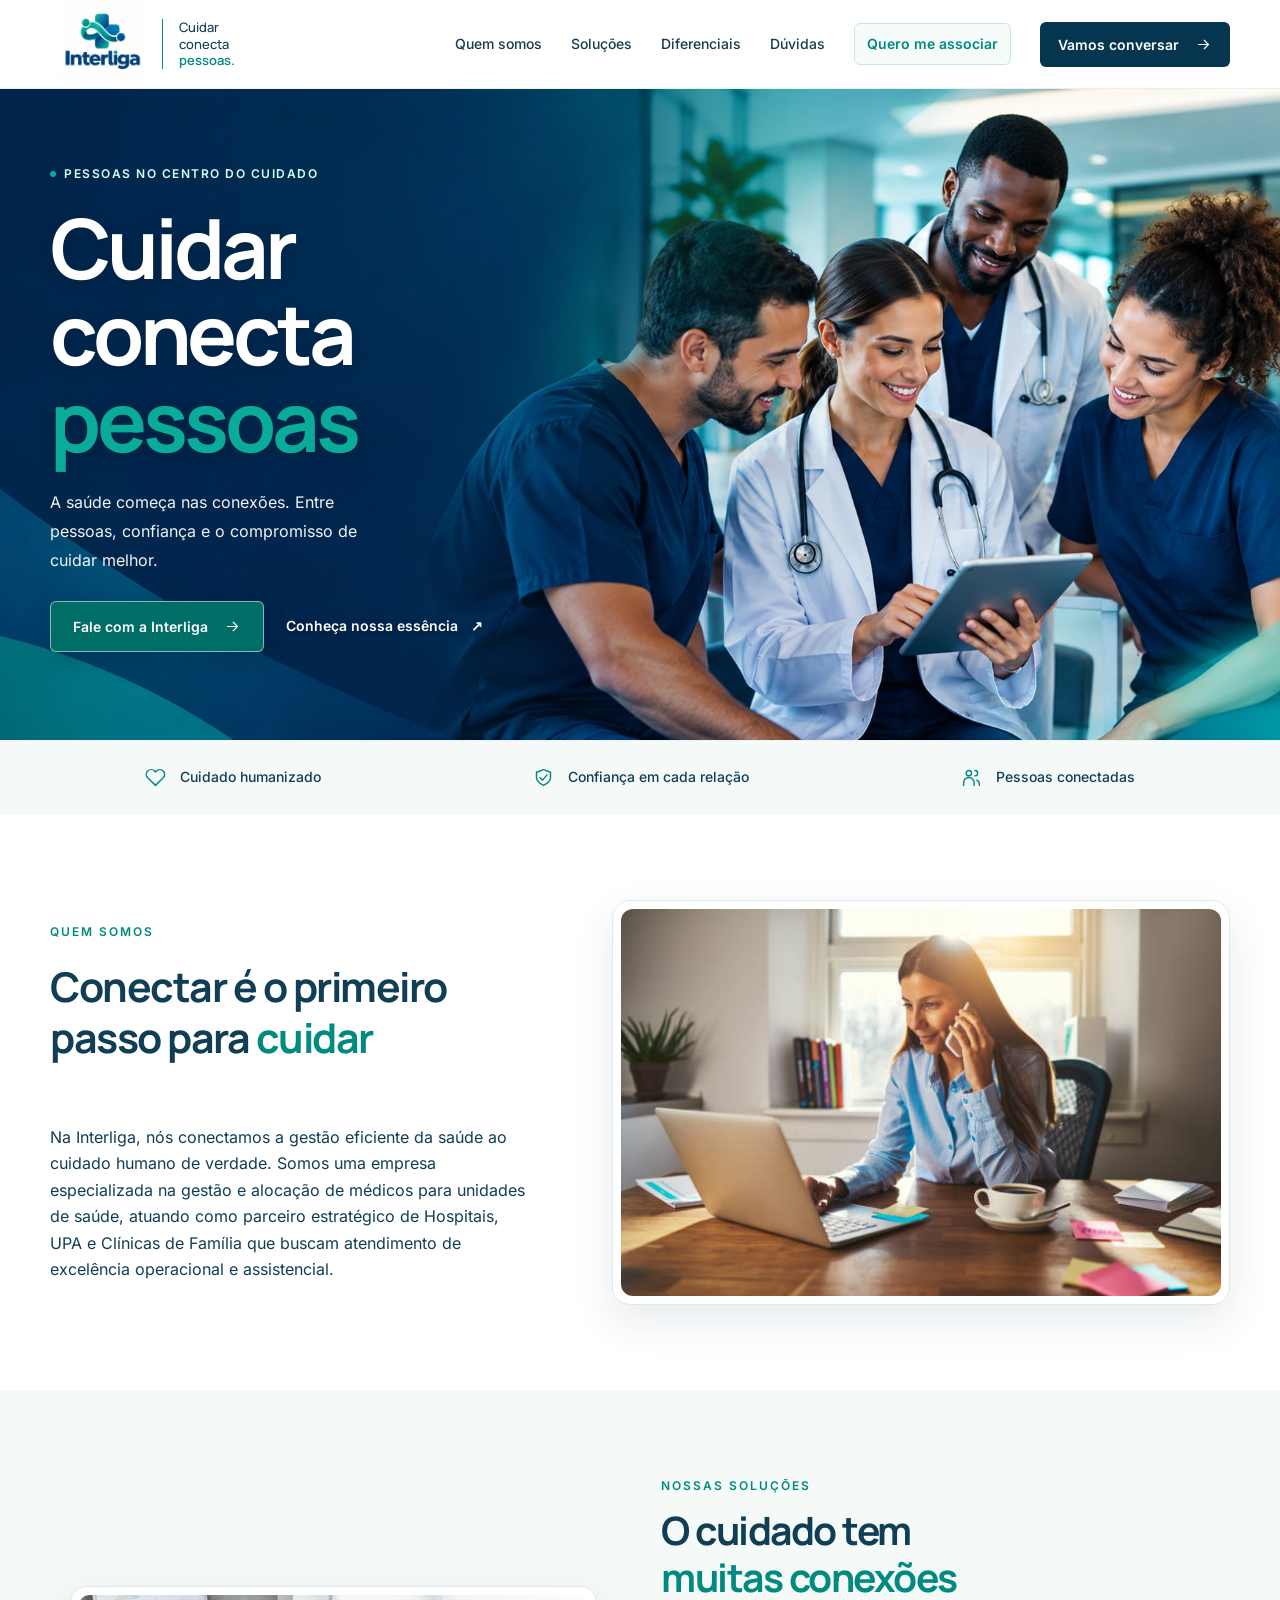
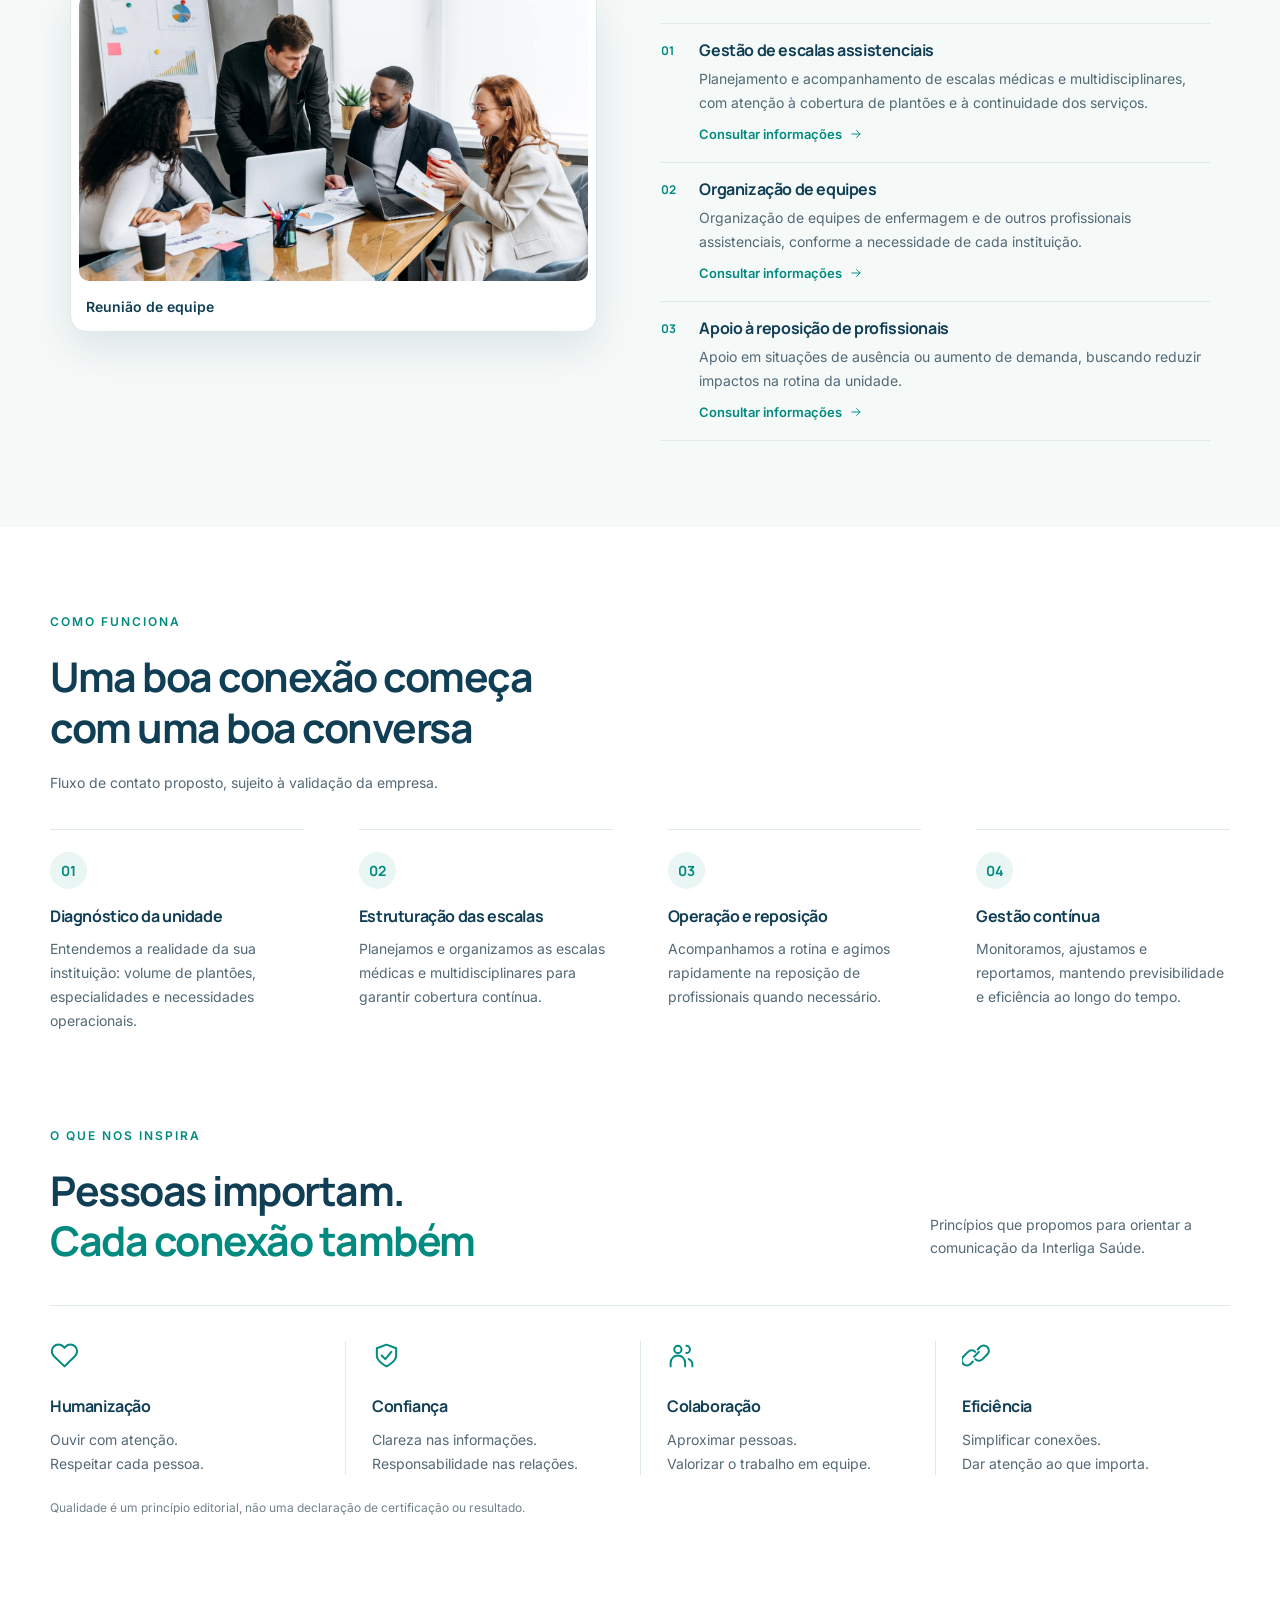
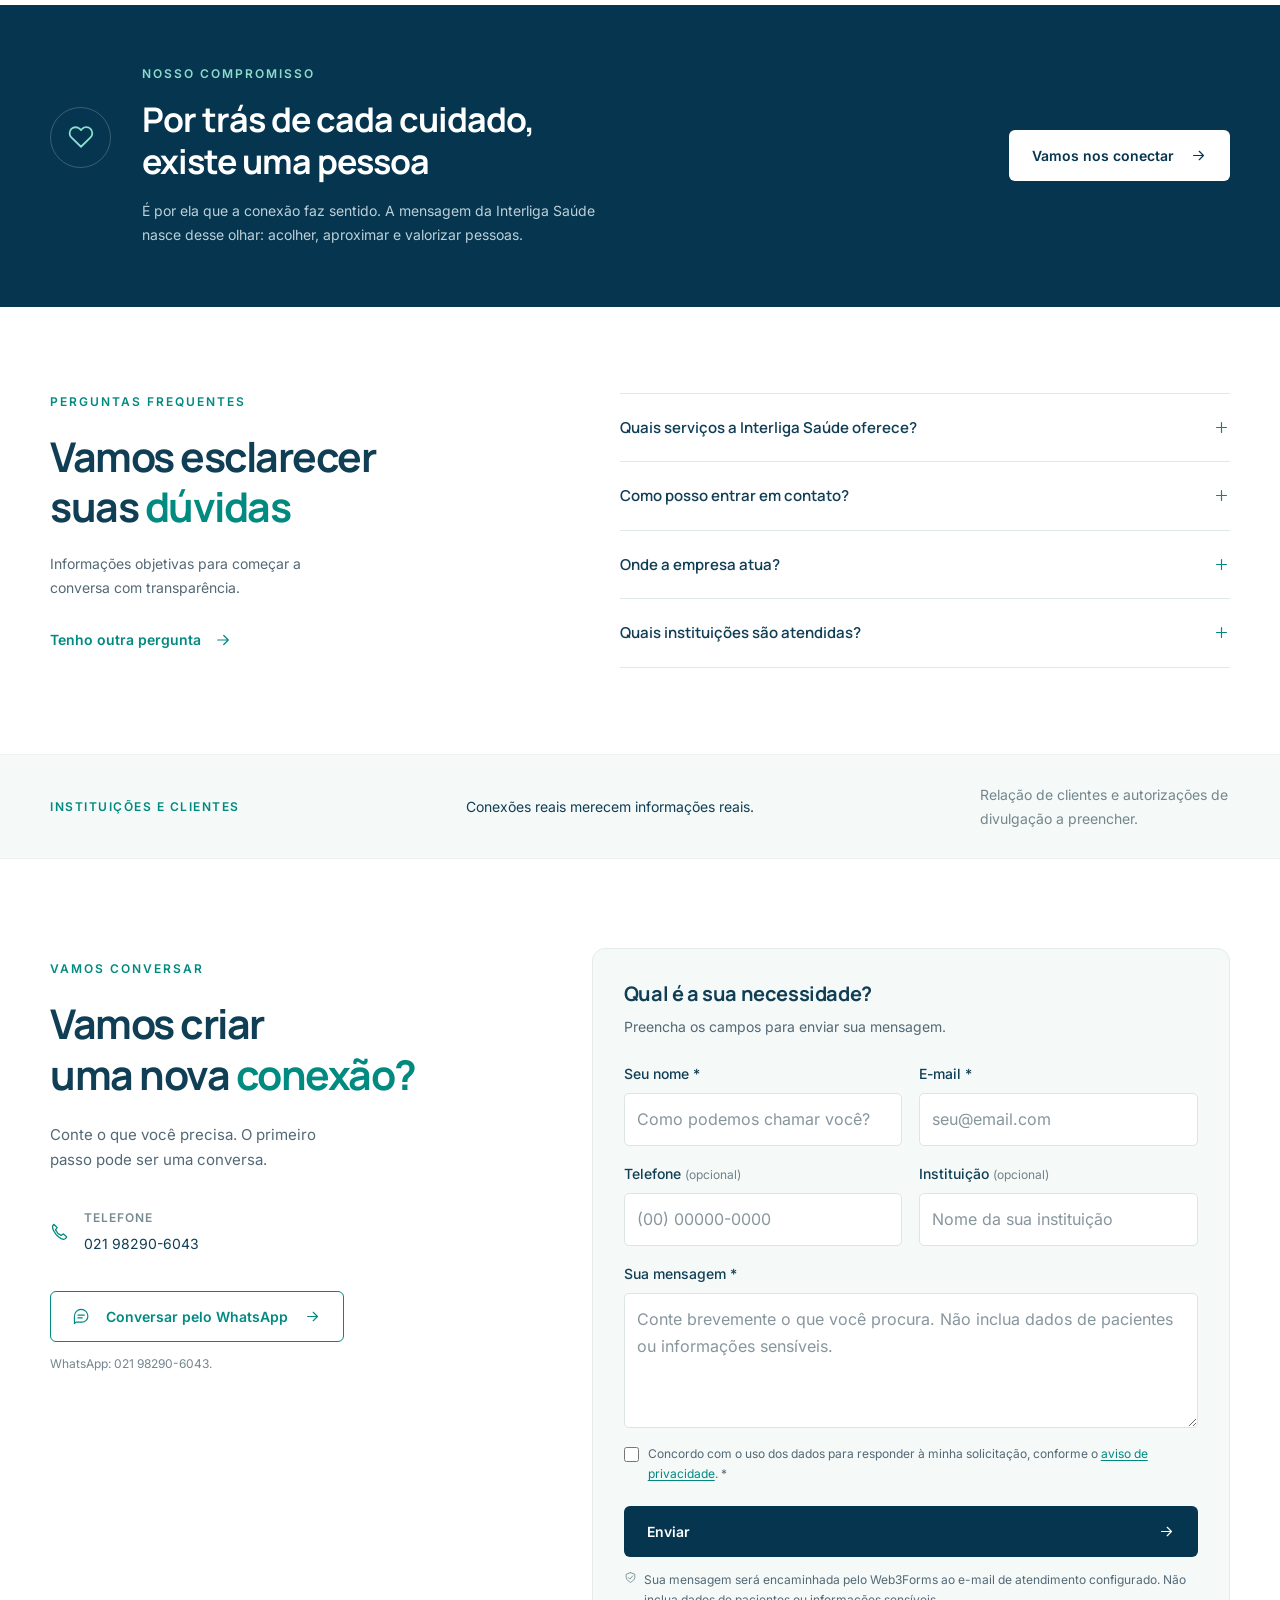
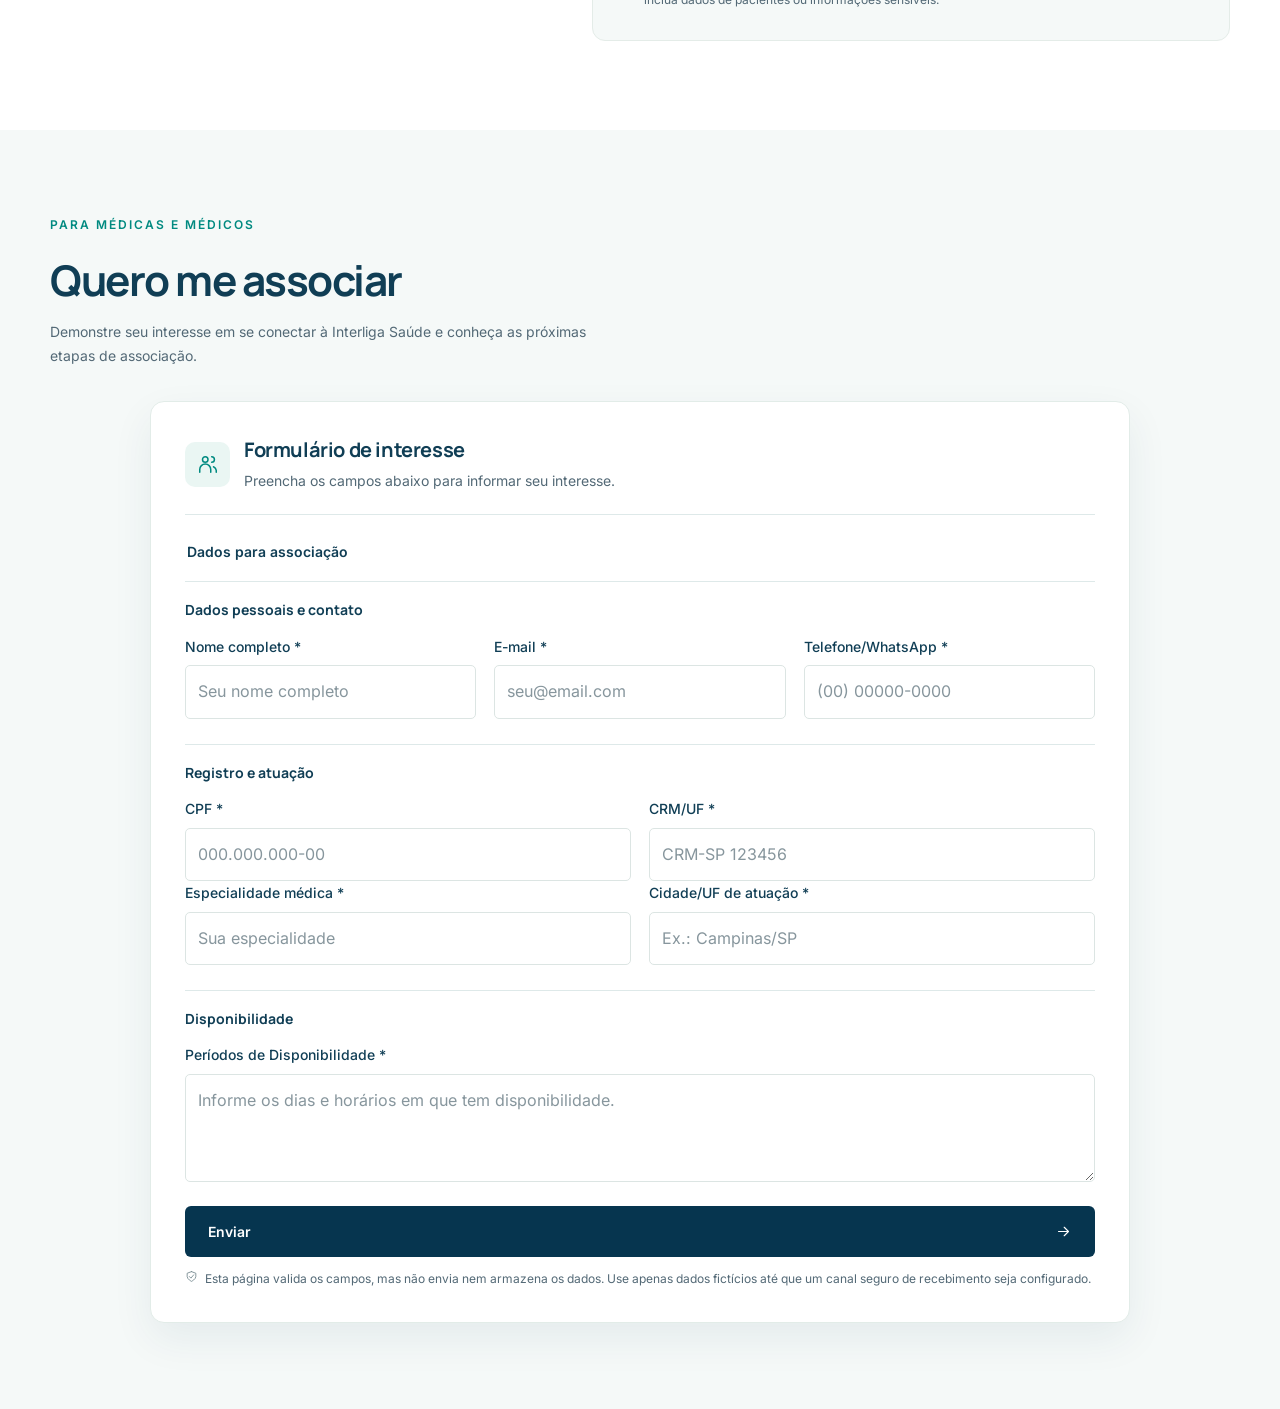
==== commit 5d88ae34: "Add files via upload" ====
--- a/index.html
+++ b/index.html
@@ -65,7 +65,7 @@
     <section class="section about" id="sobre" aria-labelledby="about-title">
       <div class="container about-layout">
         <div class="about-heading"><p class="eyebrow">QUEM SOMOS</p><h2 id="about-title">Conectar é o primeiro<br>passo para <span class="teal-text">cuidar</span></h2></div>
-        <div class="about-copy"><p class="lead">Na Interliga, nós conectamos a gestão eficiente da saúde ao cuidado humano de verdade. Somos uma empresa especializada na gestão e alocação de médicos para unidades de saúde, atuando como parceiro estratégico de Hospitais, UPA e Clínicas de Família que buscam atendimento de excelência operacional e assistencial.</p><p id="institution-description">Nossa missão é garantir que cada unidade de saúde conte com profissionais qualificados, comprometidos e prontos para oferecer o melhor atendimento ao paciente.</p></div>
+        <div class="about-copy"><p class="lead">Na Interliga, nós conectamos a gestão eficiente da saúde ao cuidado humano de verdade. Somos uma empresa especializada na gestão e alocação de médicos para unidades de saúde, atuando como parceiro estratégico de Hospitais, UPA e Clínicas de Família que buscam atendimento de excelência operacional e assistencial.</p></div>
         <figure class="about-image"><img src="assets/images/conectar.jpg" alt="Pessoa em ambiente de trabalho, falando ao telefone diante de um computador." width="612" height="395" loading="lazy" decoding="async"></figure>
       </div>
     </section>
@@ -101,7 +101,12 @@
         </div>
       </div>
     </section>
-    <section class="section process" id="como-funciona" aria-labelledby="process-title"><div class="container"><div class="compact-heading"><p class="eyebrow">COMO FUNCIONA</p><h2 id="process-title">Uma boa conexão começa<br>com uma boa conversa</h2><p>Fluxo de contato proposto, sujeito à validação da empresa.</p></div><div class="steps"><article><span class="step-number">01</span><h3>Conte sua necessidade</h3><p>Compartilhe uma apresentação breve do que você procura, sem dados sensíveis.</p></article><article><span class="step-number">02</span><h3>Vamos entender juntos</h3><p>O canal oficial permitirá conversar sobre informações e possibilidades de atendimento.</p></article><article><span class="step-number">03</span><h3>Definimos o próximo passo</h3><p>Escopo, condições e disponibilidade serão confirmados diretamente pela empresa.</p></article></div></div></section>
+    <section class="section process" id="como-funciona" aria-labelledby="process-title"><div class="container"><div class="compact-heading"><p class="eyebrow">COMO FUNCIONA</p><h2 id="process-title">Uma boa conexão começa<br>com uma boa conversa</h2><p>Fluxo de contato proposto, sujeito à validação da empresa.</p></div><div class="steps">
+  <article><span class="step-number">01</span><h3>Diagnóstico da unidade</h3><p>Entendemos a realidade da sua instituição: volume de plantões, especialidades e necessidades operacionais.</p></article>
+  <article><span class="step-number">02</span><h3>Estruturação das escalas</h3><p>Planejamos e organizamos as escalas médicas e multidisciplinares para garantir cobertura contínua.</p></article>
+  <article><span class="step-number">03</span><h3>Operação e reposição</h3><p>Acompanhamos a rotina e agimos rapidamente na reposição de profissionais quando necessário.</p></article>
+  <article><span class="step-number">04</span><h3>Gestão contínua</h3><p>Monitoramos, ajustamos e reportamos, mantendo previsibilidade e eficiência ao longo do tempo.</p></article>
+</div></div></section>
     <section class="section differences" id="diferenciais" aria-labelledby="differences-title"><div class="container"><div class="section-heading"><div><p class="eyebrow">O QUE NOS INSPIRA</p><h2 id="differences-title">Pessoas importam.<br><span class="teal-text">Cada conexão também</span></h2></div><p>Princípios que propomos para orientar a comunicação da Interliga Saúde.</p></div><div class="values"><article><svg class="icon" aria-hidden="true"><use href="#icon-heart"/></svg><h3>Humanização</h3><p>Ouvir com atenção.<br>Respeitar cada pessoa.</p></article><article><svg class="icon" aria-hidden="true"><use href="#icon-shield"/></svg><h3>Confiança</h3><p>Clareza nas informações.<br>Responsabilidade nas relações.</p></article><article><svg class="icon" aria-hidden="true"><use href="#icon-users"/></svg><h3>Colaboração</h3><p>Aproximar pessoas.<br>Valorizar o trabalho em equipe.</p></article><article><svg class="icon" aria-hidden="true"><use href="#icon-link"/></svg><h3>Eficiência</h3><p>Simplificar conexões.<br>Dar atenção ao que importa.</p></article></div><p class="section-note">Qualidade é um princípio editorial, não uma declaração de certificação ou resultado.</p></div></section>
     <section class="commitment" aria-labelledby="commitment-title"><div class="container commitment-inner"><div class="commitment-mark"><svg class="icon" aria-hidden="true"><use href="#icon-heart"/></svg></div><div><p class="eyebrow">NOSSO COMPROMISSO</p><h2 id="commitment-title">Por trás de cada cuidado,<br>existe uma pessoa</h2><p>É por ela que a conexão faz sentido. A mensagem da Interliga Saúde nasce desse olhar: acolher, aproximar e valorizar pessoas.</p></div><a class="button button-white" href="#contato">Vamos nos conectar <svg class="icon" aria-hidden="true"><use href="#icon-arrow"/></svg></a></div></section>
     <section class="section faq" id="duvidas" aria-labelledby="faq-title"><div class="container faq-layout"><div class="faq-intro"><p class="eyebrow">PERGUNTAS FREQUENTES</p><h2 id="faq-title">Vamos esclarecer<br>suas <span class="teal-text">dúvidas</span></h2><p>Informações objetivas para começar a conversa com transparência.</p><a class="text-link" href="#contato">Tenho outra pergunta <svg class="icon" aria-hidden="true"><use href="#icon-arrow"/></svg></a></div><div class="faq-items"><details><summary>Quais serviços a Interliga Saúde oferece?<svg class="icon" aria-hidden="true"><use href="#icon-plus"/></svg></summary><p>O portfólio oficial ainda não foi informado para esta versão do site. A seção de soluções está pronta para receber os serviços confirmados pela empresa, sem apresentar ofertas não verificadas.</p></details><details><summary>Como posso entrar em contato?<svg class="icon" aria-hidden="true"><use href="#icon-plus"/></svg></summary><p>Use o botão do WhatsApp para conversar pelo número 021 98290-6043 ou envie sua mensagem pelo formulário. O contato será encaminhado ao e-mail de atendimento configurado pela Interliga Saúde.</p></details><details><summary>Onde a empresa atua?<svg class="icon" aria-hidden="true"><use href="#icon-plus"/></svg></summary><p>Localidades, modalidades e abrangência de atendimento aguardam confirmação. Nenhuma região é apresentada como atendida nesta versão.</p></details><details><summary>Quais instituições são atendidas?<svg class="icon" aria-hidden="true"><use href="#icon-plus"/></svg></summary><p>A relação de instituições e clientes ainda não foi fornecida. Nomes e marcas só serão divulgados depois da confirmação da empresa e da autorização para uso.</p></details></div></div></section>
--- a/assets/css/style.css
+++ b/assets/css/style.css
@@ -118,7 +118,7 @@
 .section-note { margin-top: 23px; font-size: 10px; color: #71838a; }
 .compact-heading { max-width: 650px; }
 .compact-heading > p:last-child { margin-top: 19px; font-size: 11px; }
-.steps { display: grid; grid-template-columns: repeat(3, 1fr); gap: 55px; margin-top: 34px; }
+.steps { display: grid; grid-template-columns: repeat(4, 1fr); gap: 55px; margin-top: 34px; }
 .steps article { position: relative; padding-top: 22px; border-top: 1px solid var(--line); }
 .step-number { width: 37px; height: 37px; display: grid; place-items: center; background: var(--mint-light); color: var(--teal); border-radius: 50%; font-family: 'Manrope', sans-serif; font-size: 11px; font-weight: 700; margin-bottom: 16px; }
 .steps h3 { font-size: 16px; }
@@ -254,7 +254,7 @@
   .solution-card h3 { font-size: 14px; }
   .solution-card > p:not(.pending-label) { font-size: 10px; }
   .card-link { font-size: 9px; gap: 6px; }
-  .steps { gap: 28px; }
+  .steps { grid-template-columns: repeat(2, 1fr); gap: 28px; }
   .steps h3 { font-size: 14px; }
   .values article { padding-inline: 17px; }
   .values h3 { font-size: 14px; }
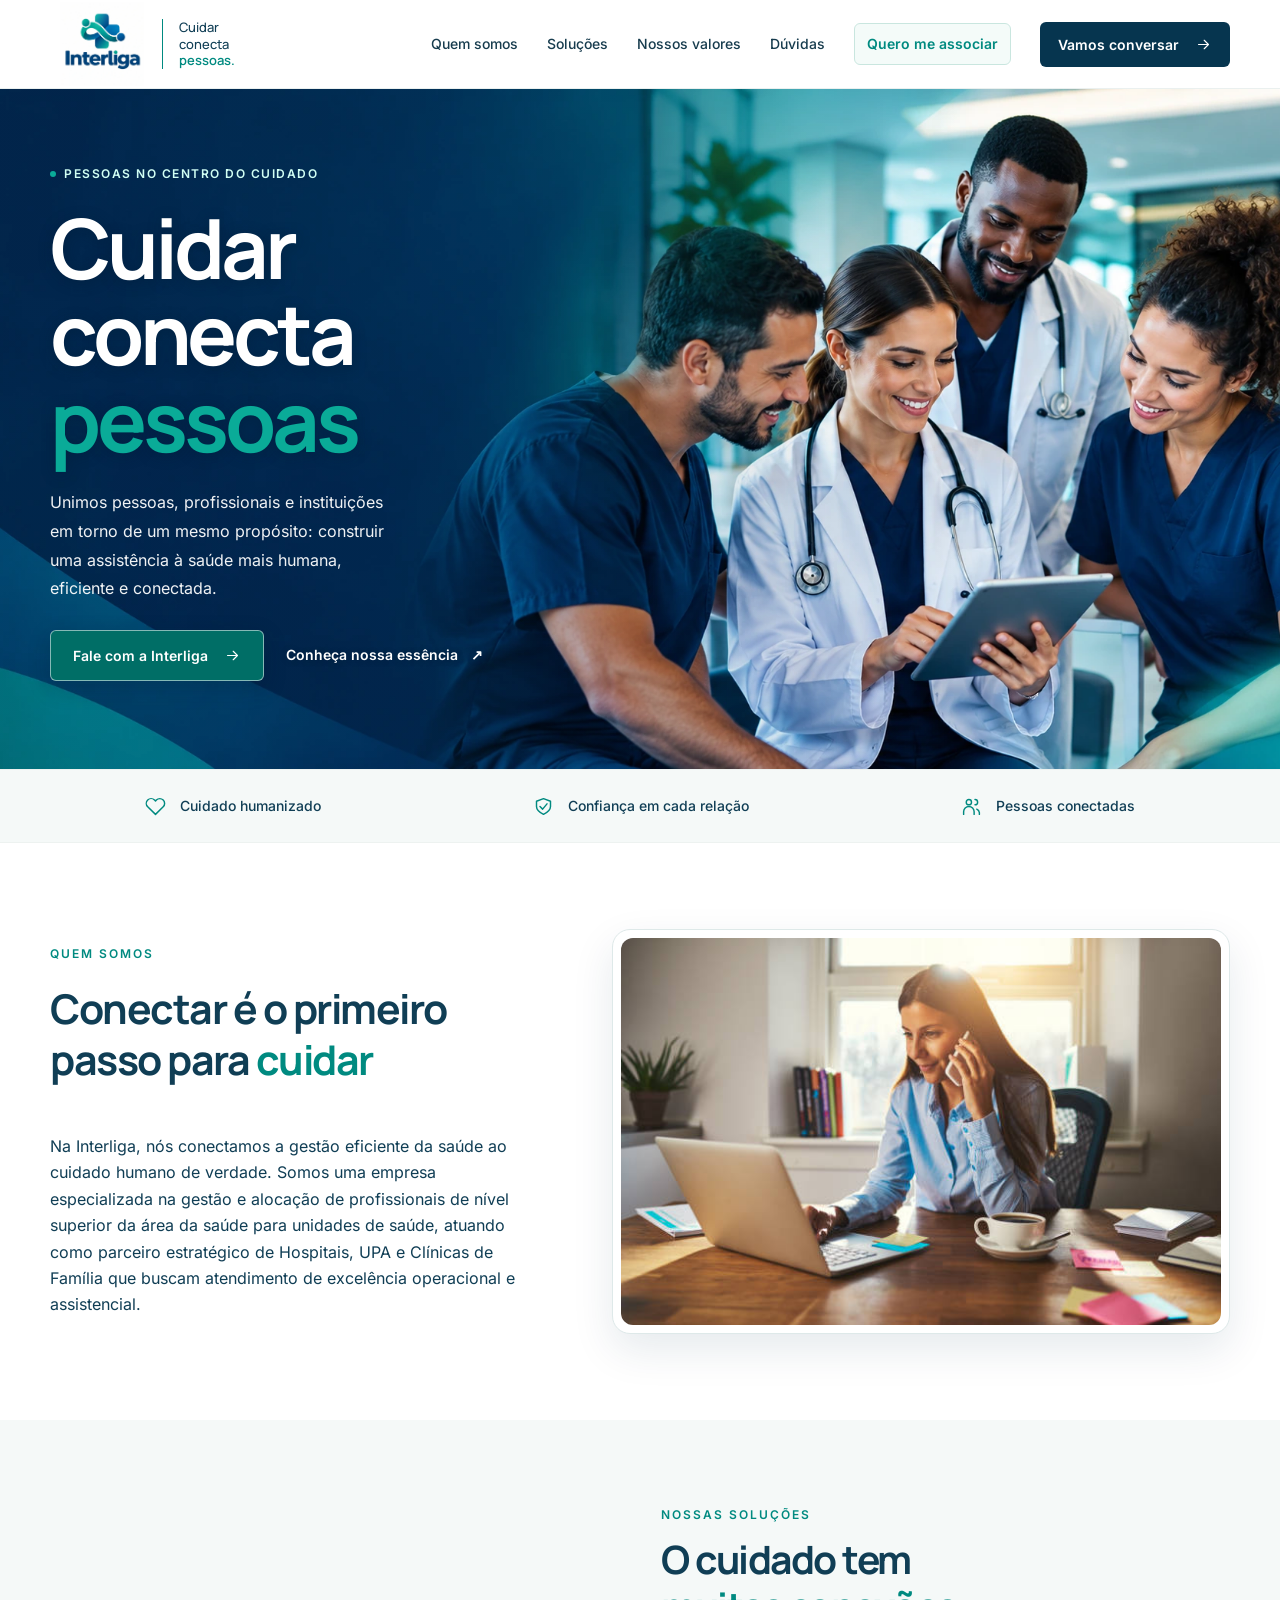
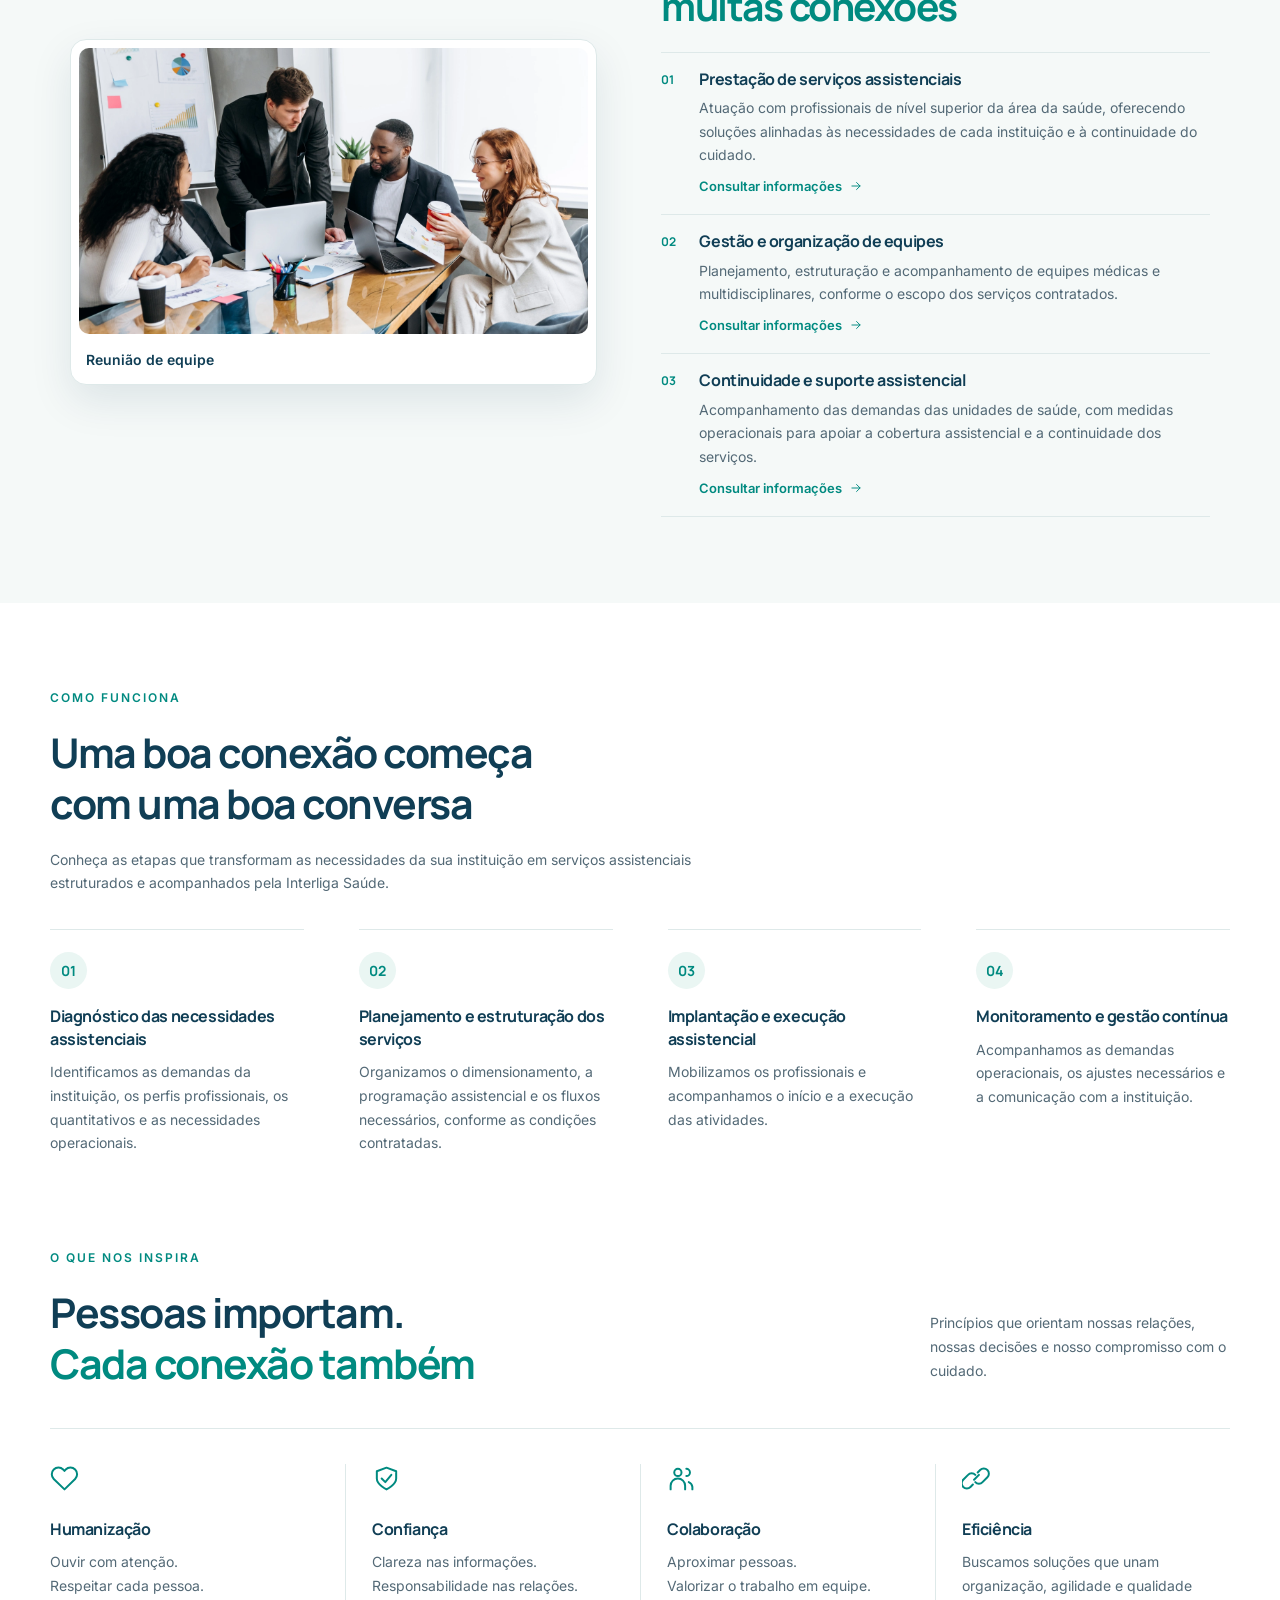
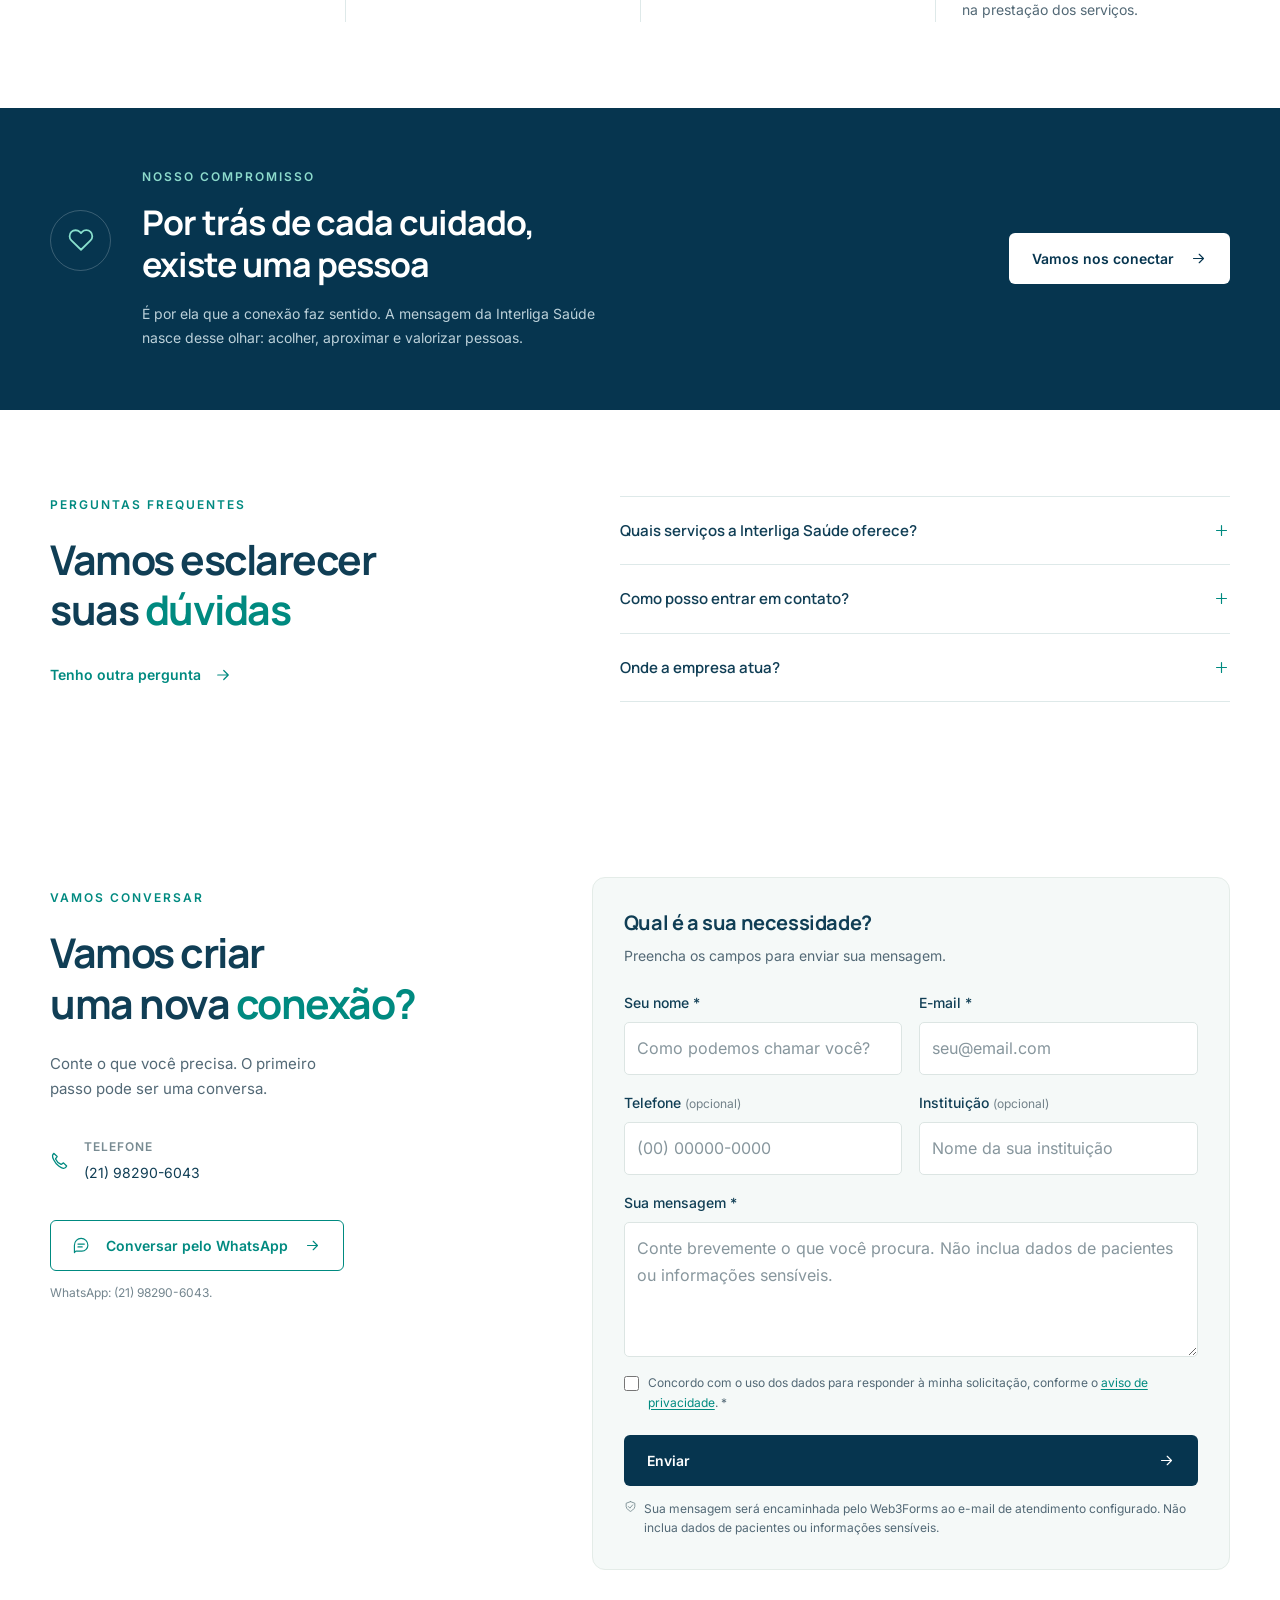
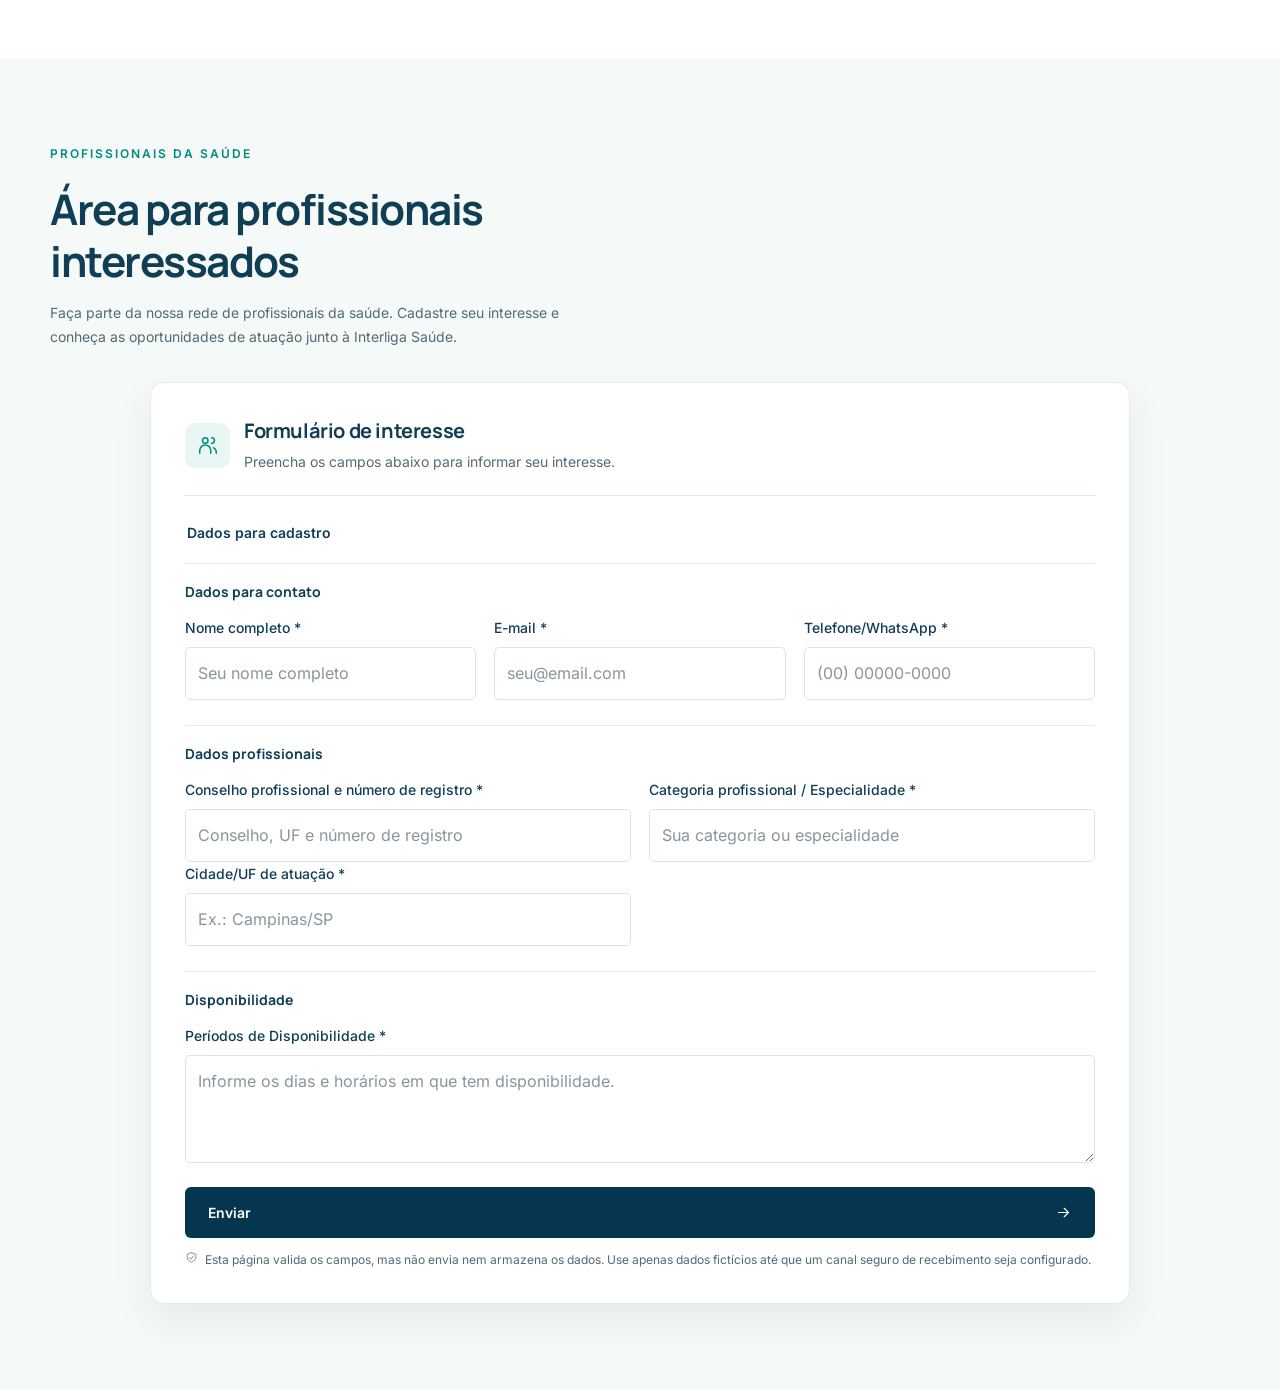
==== commit 48224e59: "Add files via upload" ====
--- a/index.html
+++ b/index.html
@@ -16,8 +16,7 @@
   <meta name="twitter:description" content="Pessoas no centro. Cuidado em cada conexão.">
   <meta name="twitter:image" content="assets/images/interliga-logo.webp">
   <title>Interliga Saúde — Cuidar conecta pessoas</title>
-  <link rel="icon" type="image/jpeg" href="assets/images/interliga-logo.webp">
-
+  <link rel="icon" type="image/webp" href="assets/images/interliga-logo.webp">
   <link rel="stylesheet" href="assets/css/style.css">
   <script src="assets/js/config.js" defer></script>
   <script src="assets/js/script.js" defer></script>
@@ -41,7 +40,7 @@
       <a class="brand" href="#inicio" aria-label="Interliga Saúde — início"><img src="assets/images/interliga-logo.webp" alt="Interliga" width="108" height="108"><span class="brand-descriptor">Cuidar<br>conecta<br><span class="brand-tagline-accent">pessoas.</span></span></a>
       <button class="menu-toggle" id="menu-toggle" type="button" aria-label="Abrir menu de navegação" aria-controls="site-nav" aria-expanded="false"><span></span><span></span><span></span></button>
       <nav class="site-nav" id="site-nav" aria-label="Navegação principal">
-        <a href="#sobre">Quem somos</a><a href="#solucoes">Soluções</a><a href="#diferenciais">Diferenciais</a><a href="#duvidas">Dúvidas</a><a class="nav-associate-link" href="#associar">Quero me associar</a>
+        <a href="#sobre">Quem somos</a><a href="#solucoes">Soluções</a><a href="#diferenciais">Nossos valores</a><a href="#duvidas">Dúvidas</a><a class="nav-associate-link" href="#associar">Quero me associar</a>
         <a class="button button-small button-primary" href="#contato">Vamos conversar <svg class="icon" aria-hidden="true"><use href="#icon-arrow"/></svg></a>
       </nav>
     </div>
@@ -52,7 +51,7 @@
         <div class="hero-copy">
           <p class="eyebrow"><span class="eyebrow-dot"></span> PESSOAS NO CENTRO DO CUIDADO</p>
           <h1 id="hero-title">Cuidar<br>conecta<br><span>pessoas</span></h1>
-          <p class="hero-description">A saúde começa nas conexões. Entre pessoas, confiança e o compromisso de cuidar melhor.</p>
+          <p class="hero-description">Unimos pessoas, profissionais e instituições em torno de um mesmo propósito: construir uma assistência à saúde mais humana, eficiente e conectada.</p>
           <div class="hero-actions"><a class="button button-primary" href="#contato">Fale com a Interliga <svg class="icon" aria-hidden="true"><use href="#icon-arrow"/></svg></a><a class="text-link" href="#sobre">Conheça nossa essência <span aria-hidden="true">↗</span></a></div>
 
         </div>
@@ -65,7 +64,7 @@
     <section class="section about" id="sobre" aria-labelledby="about-title">
       <div class="container about-layout">
         <div class="about-heading"><p class="eyebrow">QUEM SOMOS</p><h2 id="about-title">Conectar é o primeiro<br>passo para <span class="teal-text">cuidar</span></h2></div>
-        <div class="about-copy"><p class="lead">Na Interliga, nós conectamos a gestão eficiente da saúde ao cuidado humano de verdade. Somos uma empresa especializada na gestão e alocação de médicos para unidades de saúde, atuando como parceiro estratégico de Hospitais, UPA e Clínicas de Família que buscam atendimento de excelência operacional e assistencial.</p></div>
+        <div class="about-copy"><p class="lead">Na Interliga, nós conectamos a gestão eficiente da saúde ao cuidado humano de verdade. Somos uma empresa especializada na gestão e alocação de profissionais de nível superior da área da saúde para unidades de saúde, atuando como parceiro estratégico de Hospitais, UPA e Clínicas de Família que buscam atendimento de excelência operacional e assistencial.</p></div>
         <figure class="about-image"><img src="assets/images/conectar.jpg" alt="Pessoa em ambiente de trabalho, falando ao telefone diante de um computador." width="612" height="395" loading="lazy" decoding="async"></figure>
       </div>
     </section>
@@ -86,39 +85,39 @@
             <div class="solution-list" id="solutions-list">
               <article class="solution-item">
                 <span class="solution-item-number" aria-hidden="true">01</span>
-                <div><h3>Gestão de escalas assistenciais</h3><p>Planejamento e acompanhamento de escalas médicas e multidisciplinares, com atenção à cobertura de plantões e à continuidade dos serviços.</p><a href="#contato" class="card-link">Consultar informações <svg class="icon" aria-hidden="true"><use href="#icon-arrow"/></svg></a></div>
+                <div><h3>Prestação de serviços assistenciais</h3><p>Atuação com profissionais de nível superior da área da saúde, oferecendo soluções alinhadas às necessidades de cada instituição e à continuidade do cuidado.</p><a href="#contato" class="card-link">Consultar informações <svg class="icon" aria-hidden="true"><use href="#icon-arrow"/></svg></a></div>
               </article>
               <article class="solution-item">
                 <span class="solution-item-number" aria-hidden="true">02</span>
-                <div><h3>Organização de equipes</h3><p>Organização de equipes de enfermagem e de outros profissionais assistenciais, conforme a necessidade de cada instituição.</p><a href="#contato" class="card-link">Consultar informações <svg class="icon" aria-hidden="true"><use href="#icon-arrow"/></svg></a></div>
+                <div><h3>Gestão e organização de equipes</h3><p>Planejamento, estruturação e acompanhamento de equipes médicas e multidisciplinares, conforme o escopo dos serviços contratados.</p><a href="#contato" class="card-link">Consultar informações <svg class="icon" aria-hidden="true"><use href="#icon-arrow"/></svg></a></div>
               </article>
               <article class="solution-item">
                 <span class="solution-item-number" aria-hidden="true">03</span>
-                <div><h3>Apoio à reposição de profissionais</h3><p>Apoio em situações de ausência ou aumento de demanda, buscando reduzir impactos na rotina da unidade.</p><a href="#contato" class="card-link">Consultar informações <svg class="icon" aria-hidden="true"><use href="#icon-arrow"/></svg></a></div>
+                <div><h3>Continuidade e suporte assistencial</h3><p>Acompanhamento das demandas das unidades de saúde, com medidas operacionais para apoiar a cobertura assistencial e a continuidade dos serviços.</p><a href="#contato" class="card-link">Consultar informações <svg class="icon" aria-hidden="true"><use href="#icon-arrow"/></svg></a></div>
               </article>
             </div>
           </div>
         </div>
       </div>
     </section>
-    <section class="section process" id="como-funciona" aria-labelledby="process-title"><div class="container"><div class="compact-heading"><p class="eyebrow">COMO FUNCIONA</p><h2 id="process-title">Uma boa conexão começa<br>com uma boa conversa</h2><p>Fluxo de contato proposto, sujeito à validação da empresa.</p></div><div class="steps">
-  <article><span class="step-number">01</span><h3>Diagnóstico da unidade</h3><p>Entendemos a realidade da sua instituição: volume de plantões, especialidades e necessidades operacionais.</p></article>
-  <article><span class="step-number">02</span><h3>Estruturação das escalas</h3><p>Planejamos e organizamos as escalas médicas e multidisciplinares para garantir cobertura contínua.</p></article>
-  <article><span class="step-number">03</span><h3>Operação e reposição</h3><p>Acompanhamos a rotina e agimos rapidamente na reposição de profissionais quando necessário.</p></article>
-  <article><span class="step-number">04</span><h3>Gestão contínua</h3><p>Monitoramos, ajustamos e reportamos, mantendo previsibilidade e eficiência ao longo do tempo.</p></article>
+    <section class="section process" id="como-funciona" aria-labelledby="process-title"><div class="container"><div class="compact-heading"><p class="eyebrow">COMO FUNCIONA</p><h2 id="process-title">Uma boa conexão começa<br>com uma boa conversa</h2><p>Conheça as etapas que transformam as necessidades da sua instituição em serviços assistenciais estruturados e acompanhados pela Interliga Saúde.</p></div><div class="steps">
+  <article><span class="step-number">01</span><h3>Diagnóstico das necessidades assistenciais</h3><p>Identificamos as demandas da instituição, os perfis profissionais, os quantitativos e as necessidades operacionais.</p></article>
+  <article><span class="step-number">02</span><h3>Planejamento e estruturação dos serviços</h3><p>Organizamos o dimensionamento, a programação assistencial e os fluxos necessários, conforme as condições contratadas.</p></article>
+  <article><span class="step-number">03</span><h3>Implantação e execução assistencial</h3><p>Mobilizamos os profissionais e acompanhamos o início e a execução das atividades.</p></article>
+  <article><span class="step-number">04</span><h3>Monitoramento e gestão contínua</h3><p>Acompanhamos as demandas operacionais, os ajustes necessários e a comunicação com a instituição.</p></article>
 </div></div></section>
-    <section class="section differences" id="diferenciais" aria-labelledby="differences-title"><div class="container"><div class="section-heading"><div><p class="eyebrow">O QUE NOS INSPIRA</p><h2 id="differences-title">Pessoas importam.<br><span class="teal-text">Cada conexão também</span></h2></div><p>Princípios que propomos para orientar a comunicação da Interliga Saúde.</p></div><div class="values"><article><svg class="icon" aria-hidden="true"><use href="#icon-heart"/></svg><h3>Humanização</h3><p>Ouvir com atenção.<br>Respeitar cada pessoa.</p></article><article><svg class="icon" aria-hidden="true"><use href="#icon-shield"/></svg><h3>Confiança</h3><p>Clareza nas informações.<br>Responsabilidade nas relações.</p></article><article><svg class="icon" aria-hidden="true"><use href="#icon-users"/></svg><h3>Colaboração</h3><p>Aproximar pessoas.<br>Valorizar o trabalho em equipe.</p></article><article><svg class="icon" aria-hidden="true"><use href="#icon-link"/></svg><h3>Eficiência</h3><p>Simplificar conexões.<br>Dar atenção ao que importa.</p></article></div><p class="section-note">Qualidade é um princípio editorial, não uma declaração de certificação ou resultado.</p></div></section>
+    <section class="section differences" id="diferenciais" aria-labelledby="differences-title"><div class="container"><div class="section-heading"><div><p class="eyebrow">O QUE NOS INSPIRA</p><h2 id="differences-title">Pessoas importam.<br><span class="teal-text">Cada conexão também</span></h2></div><p>Princípios que orientam nossas relações, nossas decisões e nosso compromisso com o cuidado.</p></div><div class="values"><article><svg class="icon" aria-hidden="true"><use href="#icon-heart"/></svg><h3>Humanização</h3><p>Ouvir com atenção.<br>Respeitar cada pessoa.</p></article><article><svg class="icon" aria-hidden="true"><use href="#icon-shield"/></svg><h3>Confiança</h3><p>Clareza nas informações.<br>Responsabilidade nas relações.</p></article><article><svg class="icon" aria-hidden="true"><use href="#icon-users"/></svg><h3>Colaboração</h3><p>Aproximar pessoas.<br>Valorizar o trabalho em equipe.</p></article><article><svg class="icon" aria-hidden="true"><use href="#icon-link"/></svg><h3>Eficiência</h3><p>Buscamos soluções que unam organização, agilidade e qualidade na prestação dos serviços.</p></article></div></div></section>
     <section class="commitment" aria-labelledby="commitment-title"><div class="container commitment-inner"><div class="commitment-mark"><svg class="icon" aria-hidden="true"><use href="#icon-heart"/></svg></div><div><p class="eyebrow">NOSSO COMPROMISSO</p><h2 id="commitment-title">Por trás de cada cuidado,<br>existe uma pessoa</h2><p>É por ela que a conexão faz sentido. A mensagem da Interliga Saúde nasce desse olhar: acolher, aproximar e valorizar pessoas.</p></div><a class="button button-white" href="#contato">Vamos nos conectar <svg class="icon" aria-hidden="true"><use href="#icon-arrow"/></svg></a></div></section>
-    <section class="section faq" id="duvidas" aria-labelledby="faq-title"><div class="container faq-layout"><div class="faq-intro"><p class="eyebrow">PERGUNTAS FREQUENTES</p><h2 id="faq-title">Vamos esclarecer<br>suas <span class="teal-text">dúvidas</span></h2><p>Informações objetivas para começar a conversa com transparência.</p><a class="text-link" href="#contato">Tenho outra pergunta <svg class="icon" aria-hidden="true"><use href="#icon-arrow"/></svg></a></div><div class="faq-items"><details><summary>Quais serviços a Interliga Saúde oferece?<svg class="icon" aria-hidden="true"><use href="#icon-plus"/></svg></summary><p>O portfólio oficial ainda não foi informado para esta versão do site. A seção de soluções está pronta para receber os serviços confirmados pela empresa, sem apresentar ofertas não verificadas.</p></details><details><summary>Como posso entrar em contato?<svg class="icon" aria-hidden="true"><use href="#icon-plus"/></svg></summary><p>Use o botão do WhatsApp para conversar pelo número 021 98290-6043 ou envie sua mensagem pelo formulário. O contato será encaminhado ao e-mail de atendimento configurado pela Interliga Saúde.</p></details><details><summary>Onde a empresa atua?<svg class="icon" aria-hidden="true"><use href="#icon-plus"/></svg></summary><p>Localidades, modalidades e abrangência de atendimento aguardam confirmação. Nenhuma região é apresentada como atendida nesta versão.</p></details><details><summary>Quais instituições são atendidas?<svg class="icon" aria-hidden="true"><use href="#icon-plus"/></svg></summary><p>A relação de instituições e clientes ainda não foi fornecida. Nomes e marcas só serão divulgados depois da confirmação da empresa e da autorização para uso.</p></details></div></div></section>
-    <section class="institutions"><div class="container institutions-inner"><p class="eyebrow">INSTITUIÇÕES E CLIENTES</p><p>Conexões reais merecem informações reais.</p><span>Relação de clientes e autorizações de divulgação a preencher.</span></div></section>
-    <section class="section contact" id="contato" aria-labelledby="contact-title"><div class="container contact-layout"><div class="contact-copy"><p class="eyebrow">VAMOS CONVERSAR</p><h2 id="contact-title">Vamos criar<br>uma nova <span class="teal-text">conexão?</span></h2><p class="contact-lead">Conte o que você precisa. O primeiro passo pode ser uma conversa.</p><div class="contact-info"><div><svg class="icon" aria-hidden="true"><use href="#icon-phone"/></svg><div><span>TELEFONE</span><p id="contact-phone">021 98290-6043</p></div></div></div><button class="button button-outline" id="whatsapp-contact" type="button"><svg class="icon" aria-hidden="true"><use href="#icon-chat"/></svg> Conversar pelo WhatsApp <svg class="icon" aria-hidden="true"><use href="#icon-arrow"/></svg></button><p class="channel-note">WhatsApp: 021 98290-6043.</p><p id="channel-status" class="channel-status" role="status" aria-live="polite"></p></div><div class="form-panel"><div class="form-heading"><h3>Qual é a sua necessidade?</h3><p>Preencha os campos para enviar sua mensagem.</p></div><form id="contact-form" action="https://api.web3forms.com/submit" method="POST" novalidate><div class="form-row"><div class="form-field"><label for="name">Seu nome <span aria-hidden="true">*</span></label><input id="name" name="name" type="text" required minlength="2" maxlength="100" autocomplete="name" placeholder="Como podemos chamar você?" aria-describedby="name-error"><p id="name-error" class="field-error"></p></div><div class="form-field"><label for="email">E-mail <span aria-hidden="true">*</span></label><input id="email" name="email" type="email" required maxlength="254" autocomplete="email" placeholder="seu@email.com" aria-describedby="email-error"><p id="email-error" class="field-error"></p></div></div><div class="form-row"><div class="form-field"><label for="phone">Telefone <span class="optional">(opcional)</span></label><input id="phone" name="phone" type="tel" maxlength="22" autocomplete="tel" placeholder="(00) 00000-0000" aria-describedby="phone-error"><p id="phone-error" class="field-error"></p></div><div class="form-field"><label for="organization">Instituição <span class="optional">(opcional)</span></label><input id="organization" name="institution" type="text" maxlength="150" autocomplete="organization" placeholder="Nome da sua instituição" aria-describedby="organization-error"><p id="organization-error" class="field-error"></p></div></div><div class="form-field"><label for="message">Sua mensagem <span aria-hidden="true">*</span></label><textarea id="message" name="message" required minlength="10" maxlength="2000" rows="4" placeholder="Conte brevemente o que você procura. Não inclua dados de pacientes ou informações sensíveis." aria-describedby="message-error"></textarea><p id="message-error" class="field-error"></p></div><div class="honeypot" aria-hidden="true"><label for="website">Não preencha este campo</label><input type="text" id="website" name="website" tabindex="-1" autocomplete="off"></div><label class="consent-label" for="consent"><input type="checkbox" id="consent" name="consent" required aria-describedby="consent-error"><span>Concordo com o uso dos dados para responder à minha solicitação, conforme o <a href="privacy.html">aviso de privacidade</a>. <span aria-hidden="true">*</span></span></label><p id="consent-error" class="field-error"></p><button class="button button-primary form-submit" id="send-message" type="submit">Enviar <svg class="icon" aria-hidden="true"><use href="#icon-arrow"/></svg></button><p class="form-disclaimer"><svg class="icon" aria-hidden="true"><use href="#icon-shield"/></svg> Sua mensagem será encaminhada pelo Web3Forms ao e-mail de atendimento configurado. Não inclua dados de pacientes ou informações sensíveis.</p><p id="form-status" class="form-status" role="status" aria-live="polite"></p></form></div></div></section>
+    <section class="section faq" id="duvidas" aria-labelledby="faq-title"><div class="container faq-layout"><div class="faq-intro"><p class="eyebrow">PERGUNTAS FREQUENTES</p><h2 id="faq-title">Vamos esclarecer<br>suas <span class="teal-text">dúvidas</span></h2><a class="text-link" href="#contato">Tenho outra pergunta <svg class="icon" aria-hidden="true"><use href="#icon-arrow"/></svg></a></div><div class="faq-items"><details><summary>Quais serviços a Interliga Saúde oferece?<svg class="icon" aria-hidden="true"><use href="#icon-plus"/></svg></summary><p>A Interliga Saúde atua na prestação e gestão de serviços assistenciais, com planejamento e organização de equipes, gestão de escalas e acompanhamento operacional, de acordo com as necessidades e os serviços contratados por cada instituição.</p></details><details><summary>Como posso entrar em contato?<svg class="icon" aria-hidden="true"><use href="#icon-plus"/></svg></summary><p>Entre em contato pelo WhatsApp (21) 98290-6043 ou envie sua mensagem pelo formulário disponível em nosso site.</p></details><details><summary>Onde a empresa atua?<svg class="icon" aria-hidden="true"><use href="#icon-plus"/></svg></summary><p>A Interliga Saúde atua em unidades de saúde, incluindo Unidades de Pronto Atendimento (UPAs) e unidades de atenção básica, conforme os serviços contratados.</p></details><details hidden><summary>Quais instituições são atendidas?<svg class="icon" aria-hidden="true"><use href="#icon-plus"/></svg></summary><p>A relação de instituições e clientes ainda não foi fornecida. Nomes e marcas só serão divulgados depois da confirmação da empresa e da autorização para uso.</p></details></div></div></section>
+
+    <section class="section contact" id="contato" aria-labelledby="contact-title"><div class="container contact-layout"><div class="contact-copy"><p class="eyebrow">VAMOS CONVERSAR</p><h2 id="contact-title">Vamos criar<br>uma nova <span class="teal-text">conexão?</span></h2><p class="contact-lead">Conte o que você precisa. O primeiro passo pode ser uma conversa.</p><div class="contact-info"><div><svg class="icon" aria-hidden="true"><use href="#icon-phone"/></svg><div><span>TELEFONE</span><p id="contact-phone">(21) 98290-6043</p></div></div></div><button class="button button-outline" id="whatsapp-contact" type="button"><svg class="icon" aria-hidden="true"><use href="#icon-chat"/></svg> Conversar pelo WhatsApp <svg class="icon" aria-hidden="true"><use href="#icon-arrow"/></svg></button><p class="channel-note">WhatsApp: (21) 98290-6043.</p><p id="channel-status" class="channel-status" role="status" aria-live="polite"></p></div><div class="form-panel"><div class="form-heading"><h3>Qual é a sua necessidade?</h3><p>Preencha os campos para enviar sua mensagem.</p></div><form id="contact-form" action="https://api.web3forms.com/submit" method="POST" novalidate><div class="form-row"><div class="form-field"><label for="name">Seu nome <span aria-hidden="true">*</span></label><input id="name" name="name" type="text" required minlength="2" maxlength="100" autocomplete="name" placeholder="Como podemos chamar você?" aria-describedby="name-error"><p id="name-error" class="field-error"></p></div><div class="form-field"><label for="email">E-mail <span aria-hidden="true">*</span></label><input id="email" name="email" type="email" required maxlength="254" autocomplete="email" placeholder="seu@email.com" aria-describedby="email-error"><p id="email-error" class="field-error"></p></div></div><div class="form-row"><div class="form-field"><label for="phone">Telefone <span class="optional">(opcional)</span></label><input id="phone" name="phone" type="tel" maxlength="22" autocomplete="tel" placeholder="(00) 00000-0000" aria-describedby="phone-error"><p id="phone-error" class="field-error"></p></div><div class="form-field"><label for="organization">Instituição <span class="optional">(opcional)</span></label><input id="organization" name="institution" type="text" maxlength="150" autocomplete="organization" placeholder="Nome da sua instituição" aria-describedby="organization-error"><p id="organization-error" class="field-error"></p></div></div><div class="form-field"><label for="message">Sua mensagem <span aria-hidden="true">*</span></label><textarea id="message" name="message" required minlength="10" maxlength="2000" rows="4" placeholder="Conte brevemente o que você procura. Não inclua dados de pacientes ou informações sensíveis." aria-describedby="message-error"></textarea><p id="message-error" class="field-error"></p></div><div class="honeypot" aria-hidden="true"><label for="website">Não preencha este campo</label><input type="text" id="website" name="website" tabindex="-1" autocomplete="off"></div><label class="consent-label" for="consent"><input type="checkbox" id="consent" name="consent" required aria-describedby="consent-error"><span>Concordo com o uso dos dados para responder à minha solicitação, conforme o <a href="privacy.html">aviso de privacidade</a>. <span aria-hidden="true">*</span></span></label><p id="consent-error" class="field-error"></p><button class="button button-primary form-submit" id="send-message" type="submit">Enviar <svg class="icon" aria-hidden="true"><use href="#icon-arrow"/></svg></button><p class="form-disclaimer"><svg class="icon" aria-hidden="true"><use href="#icon-shield"/></svg> Sua mensagem será encaminhada pelo Web3Forms ao e-mail de atendimento configurado. Não inclua dados de pacientes ou informações sensíveis.</p><p id="form-status" class="form-status" role="status" aria-live="polite"></p></form></div></div></section>
     <section class="section association" id="associar" aria-labelledby="association-title">
       <div class="container">
         <div class="association-heading">
           <div>
-            <p class="eyebrow">PARA MÉDICAS E MÉDICOS</p>
-            <h2 id="association-title">Quero me associar</h2>
-            <p class="association-intro-copy">Demonstre seu interesse em se conectar à Interliga Saúde e conheça as próximas etapas de associação.</p>
+            <p class="eyebrow">PROFISSIONAIS DA SAÚDE</p>
+            <h2 id="association-title">Área para profissionais interessados</h2>
+            <p class="association-intro-copy">Faça parte da nossa rede de profissionais da saúde. Cadastre seu interesse e conheça as oportunidades de atuação junto à Interliga Saúde.</p>
           </div>
         </div>
         <div class="association-card">
@@ -128,10 +127,10 @@
           </div>
           <form class="association-form" id="association-form" novalidate>
             <fieldset class="association-fields">
-              <legend class="association-legend">Dados para associação</legend>
+              <legend class="association-legend">Dados para cadastro</legend>
               <div class="association-groups">
                 <div class="association-group association-group--contact" role="group" aria-labelledby="association-contact-title">
-                  <h4 id="association-contact-title">Dados pessoais e contato</h4>
+                  <h4 id="association-contact-title">Dados para contato</h4>
                   <div class="association-field-grid association-field-grid--contact">
                     <div class="form-field association-field"><label for="assoc-name">Nome completo <span aria-hidden="true">*</span></label><input id="assoc-name" name="fullName" type="text" required minlength="3" maxlength="120" autocomplete="name" placeholder="Seu nome completo" aria-describedby="assoc-name-error"><p id="assoc-name-error" class="field-error"></p></div>
                     <div class="form-field association-field"><label for="assoc-email">E-mail <span aria-hidden="true">*</span></label><input id="assoc-email" name="email" type="email" required maxlength="254" autocomplete="email" placeholder="seu@email.com" aria-describedby="assoc-email-error"><p id="assoc-email-error" class="field-error"></p></div>
@@ -139,11 +138,11 @@
                   </div>
                 </div>
                 <div class="association-group association-group--professional" role="group" aria-labelledby="association-professional-title">
-                  <h4 id="association-professional-title">Registro e atuação</h4>
+                  <h4 id="association-professional-title">Dados profissionais</h4>
                   <div class="association-field-grid">
-                    <div class="form-field association-field"><label for="assoc-cpf">CPF <span aria-hidden="true">*</span></label><input id="assoc-cpf" name="cpf" type="text" required inputmode="numeric" maxlength="14" autocomplete="off" placeholder="000.000.000-00" aria-describedby="assoc-cpf-error"><p id="assoc-cpf-error" class="field-error"></p></div>
-                    <div class="form-field association-field"><label for="assoc-crm">CRM/UF <span aria-hidden="true">*</span></label><input id="assoc-crm" name="crmUf" type="text" required maxlength="24" autocomplete="off" placeholder="CRM-SP 123456" aria-describedby="assoc-crm-error"><p id="assoc-crm-error" class="field-error"></p></div>
-                    <div class="form-field association-field"><label for="assoc-specialty">Especialidade médica <span aria-hidden="true">*</span></label><input id="assoc-specialty" name="specialty" type="text" required maxlength="120" autocomplete="organization-title" placeholder="Sua especialidade" aria-describedby="assoc-specialty-error"><p id="assoc-specialty-error" class="field-error"></p></div>
+
+                    <div class="form-field association-field"><label for="assoc-registration">Conselho profissional e número de registro <span aria-hidden="true">*</span></label><input id="assoc-registration" name="professionalRegistration" type="text" required maxlength="120" autocomplete="off" placeholder="Conselho, UF e número de registro" aria-describedby="assoc-registration-error"><p id="assoc-registration-error" class="field-error"></p></div>
+                    <div class="form-field association-field"><label for="assoc-category">Categoria profissional / Especialidade <span aria-hidden="true">*</span></label><input id="assoc-category" name="category" type="text" required maxlength="120" autocomplete="off" placeholder="Sua categoria ou especialidade" aria-describedby="assoc-category-error"><p id="assoc-category-error" class="field-error"></p></div>
                     <div class="form-field association-field"><label for="assoc-city">Cidade/UF de atuação <span aria-hidden="true">*</span></label><input id="assoc-city" name="cityUf" type="text" required maxlength="100" autocomplete="address-level2" placeholder="Ex.: Campinas/SP" aria-describedby="assoc-city-error"><p id="assoc-city-error" class="field-error"></p></div>
                   </div>
                 </div>
@@ -162,6 +161,6 @@
     </section>
   </main>
   <a class="association-floating" href="#associar" aria-label="Quero me associar" title="Quero me associar"><svg class="icon" aria-hidden="true"><use href="#icon-users"/></svg></a>
-  <button class="whatsapp-floating" id="whatsapp-floating" type="button" aria-label="Abrir WhatsApp para 021 98290-6043"><svg class="icon" aria-hidden="true"><use href="#icon-chat"/></svg></button>
+  <button class="whatsapp-floating" id="whatsapp-floating" type="button" aria-label="Abrir WhatsApp para (21) 98290-6043"><svg class="icon" aria-hidden="true"><use href="#icon-chat"/></svg></button>
 </body>
 </html>
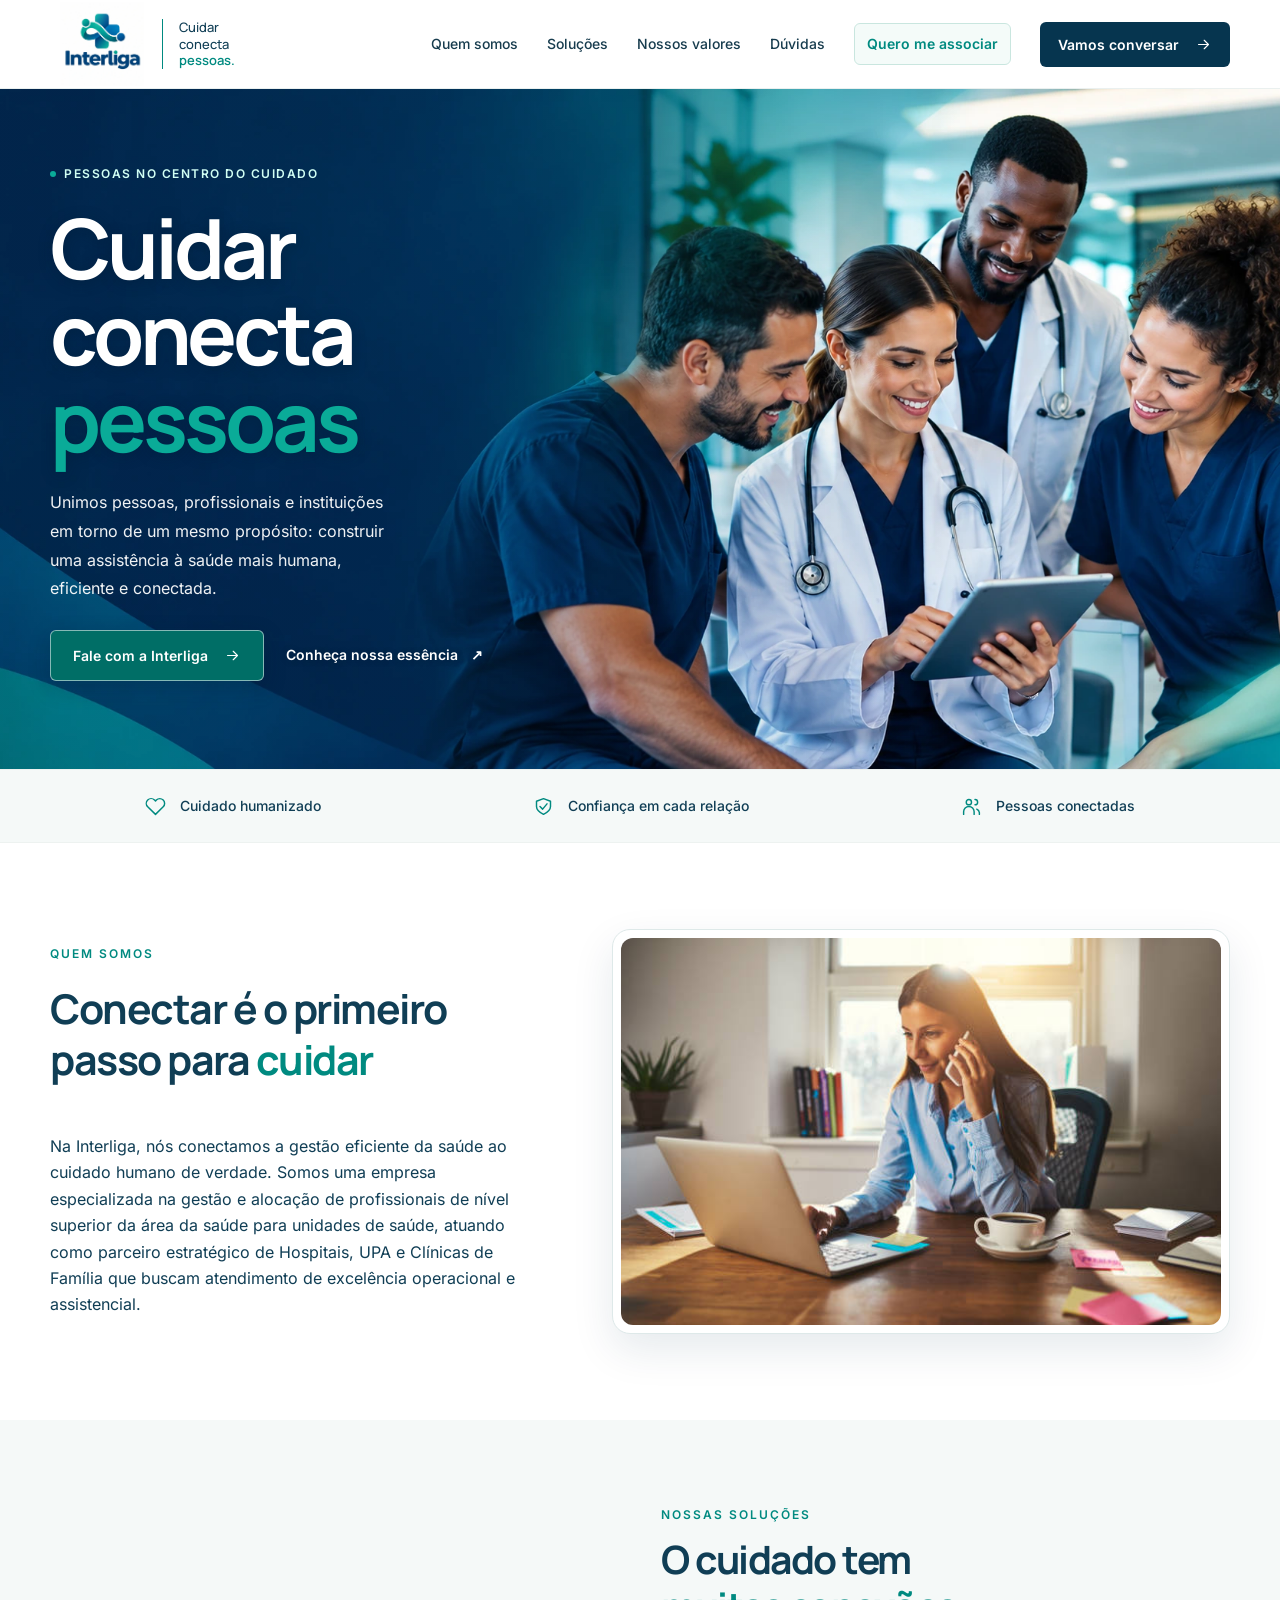
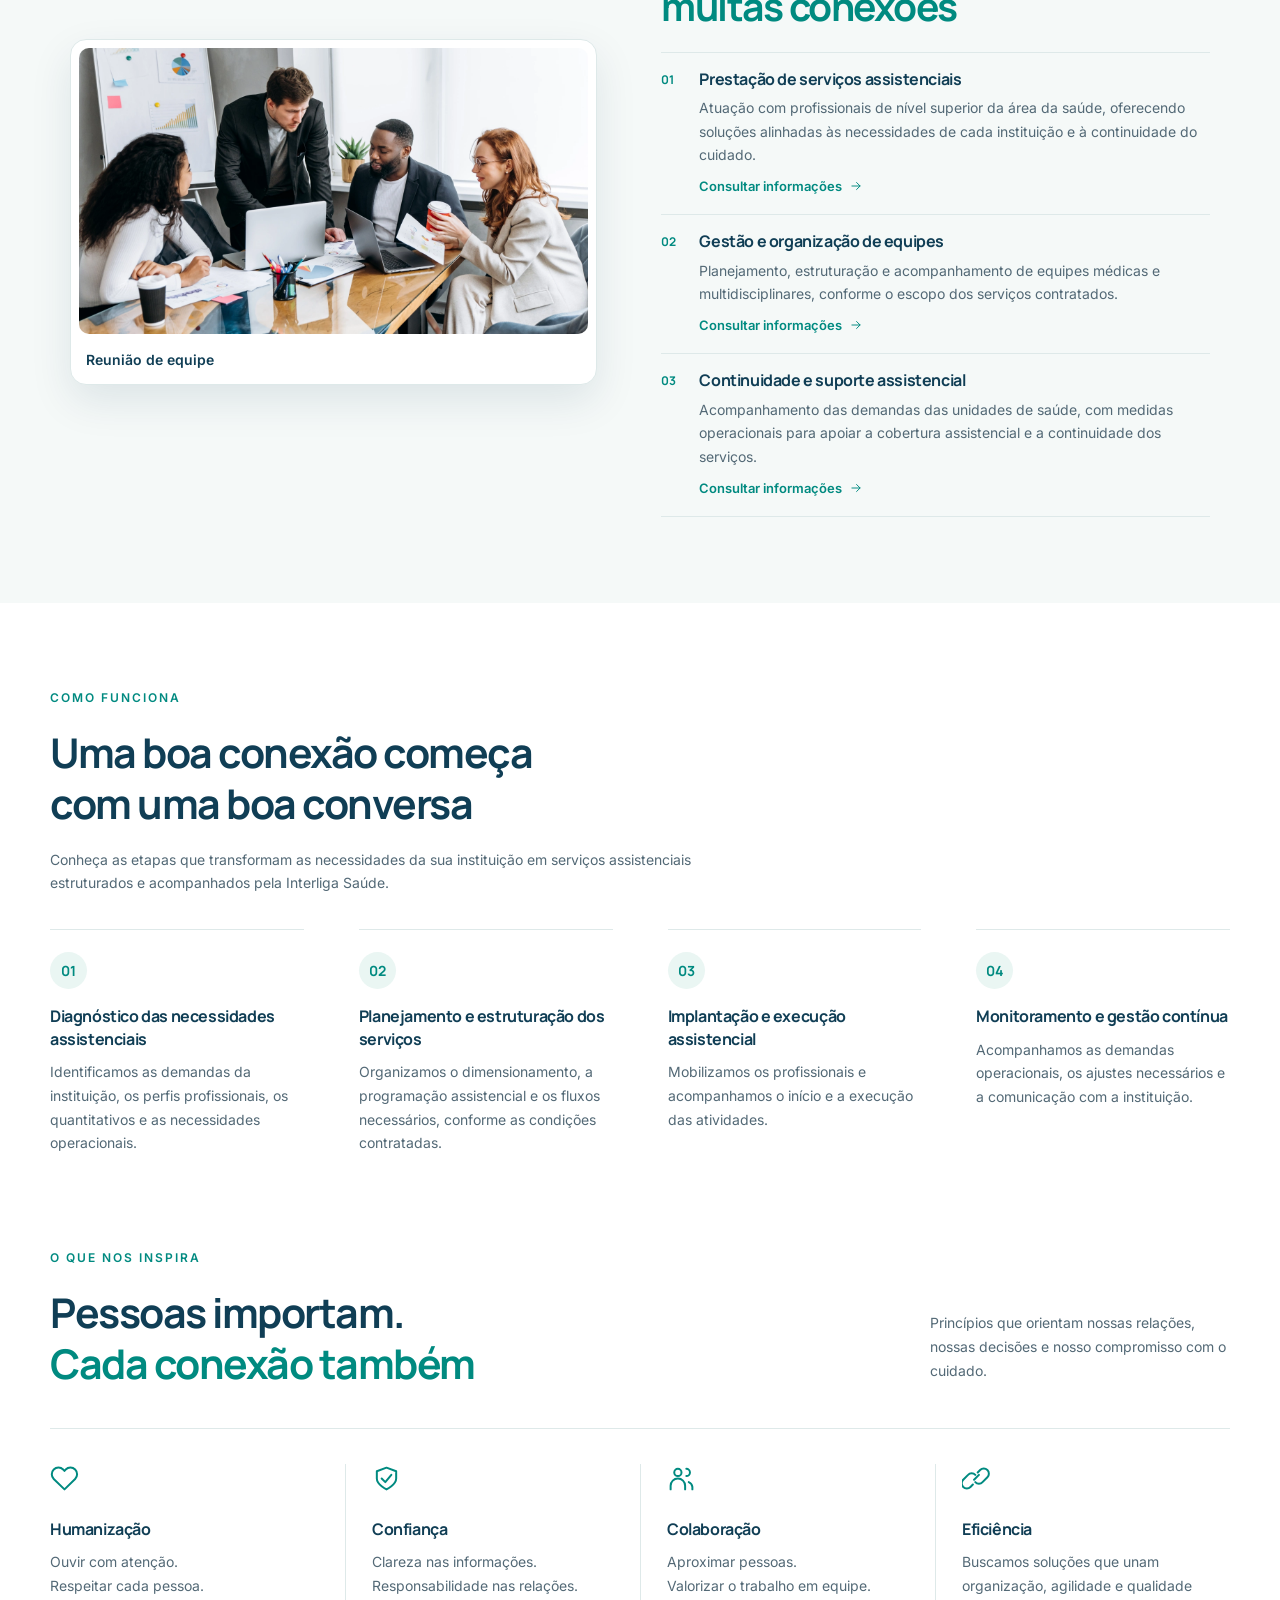
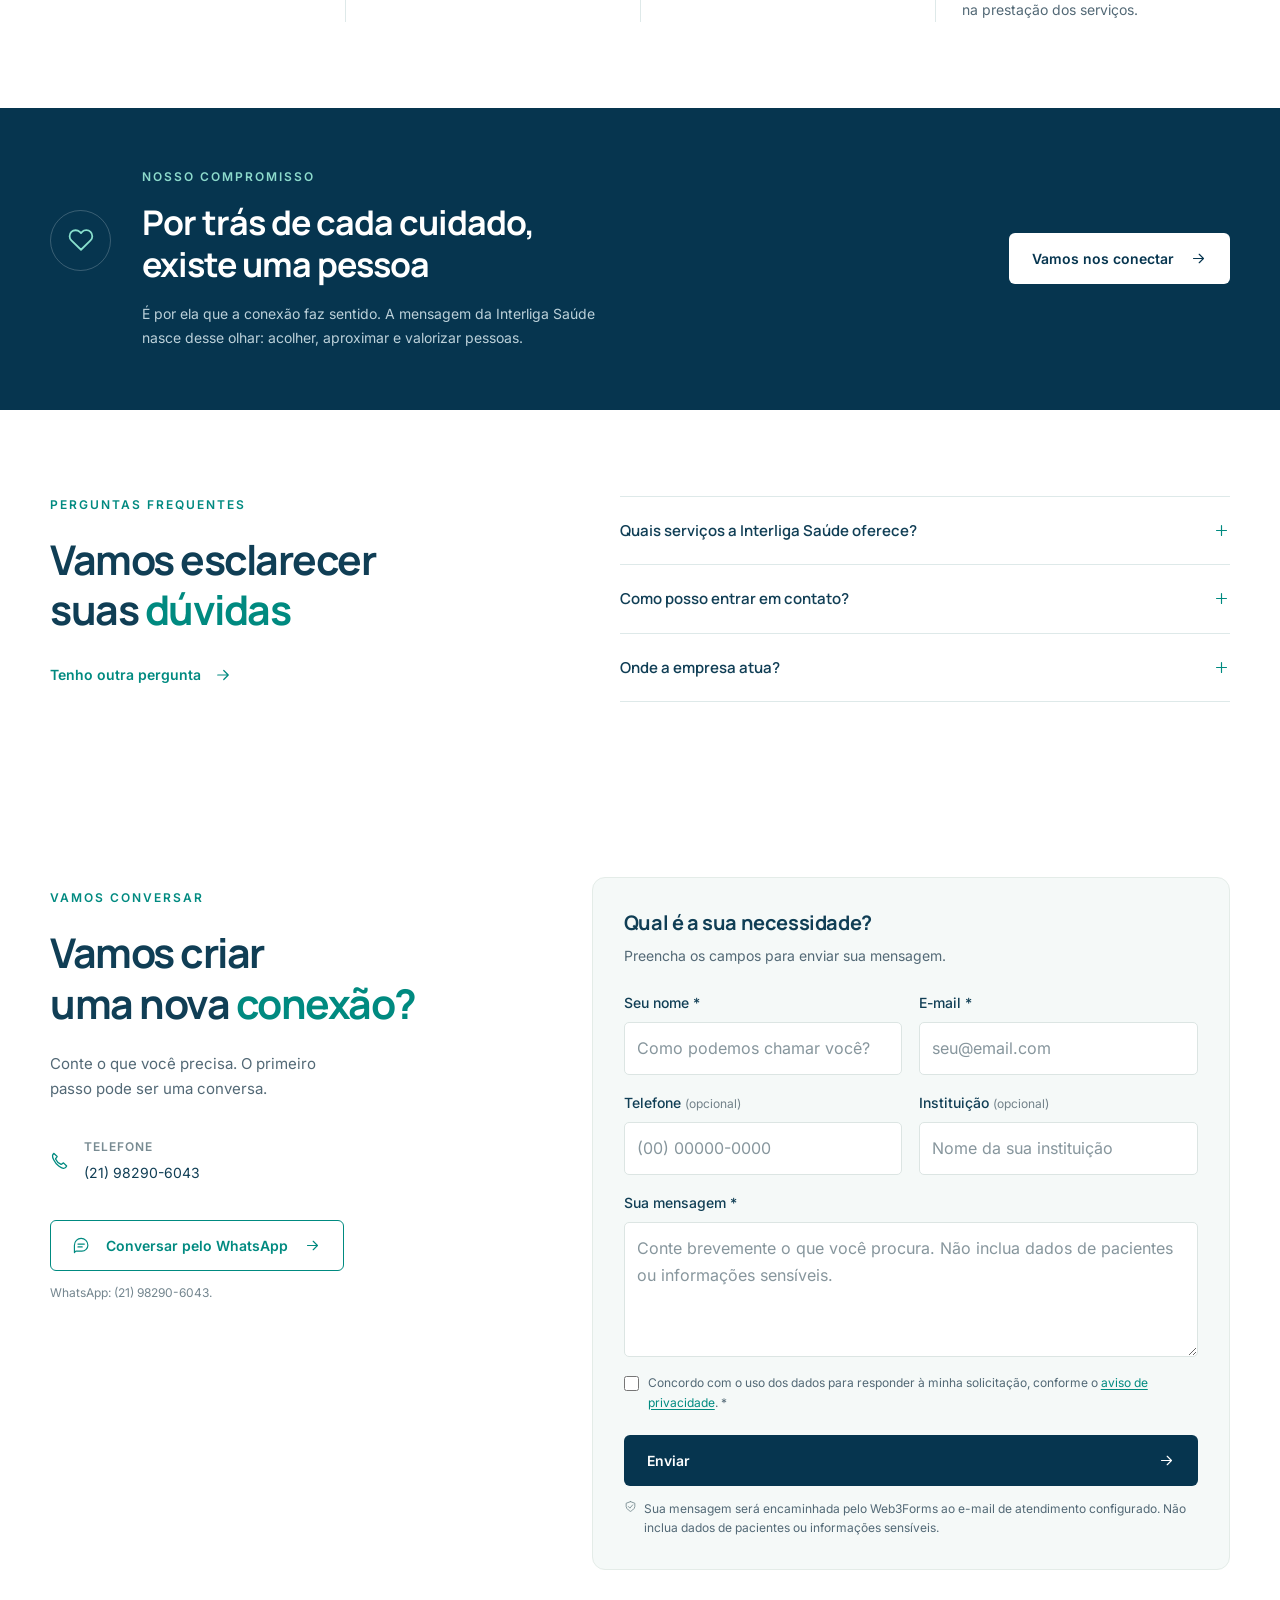
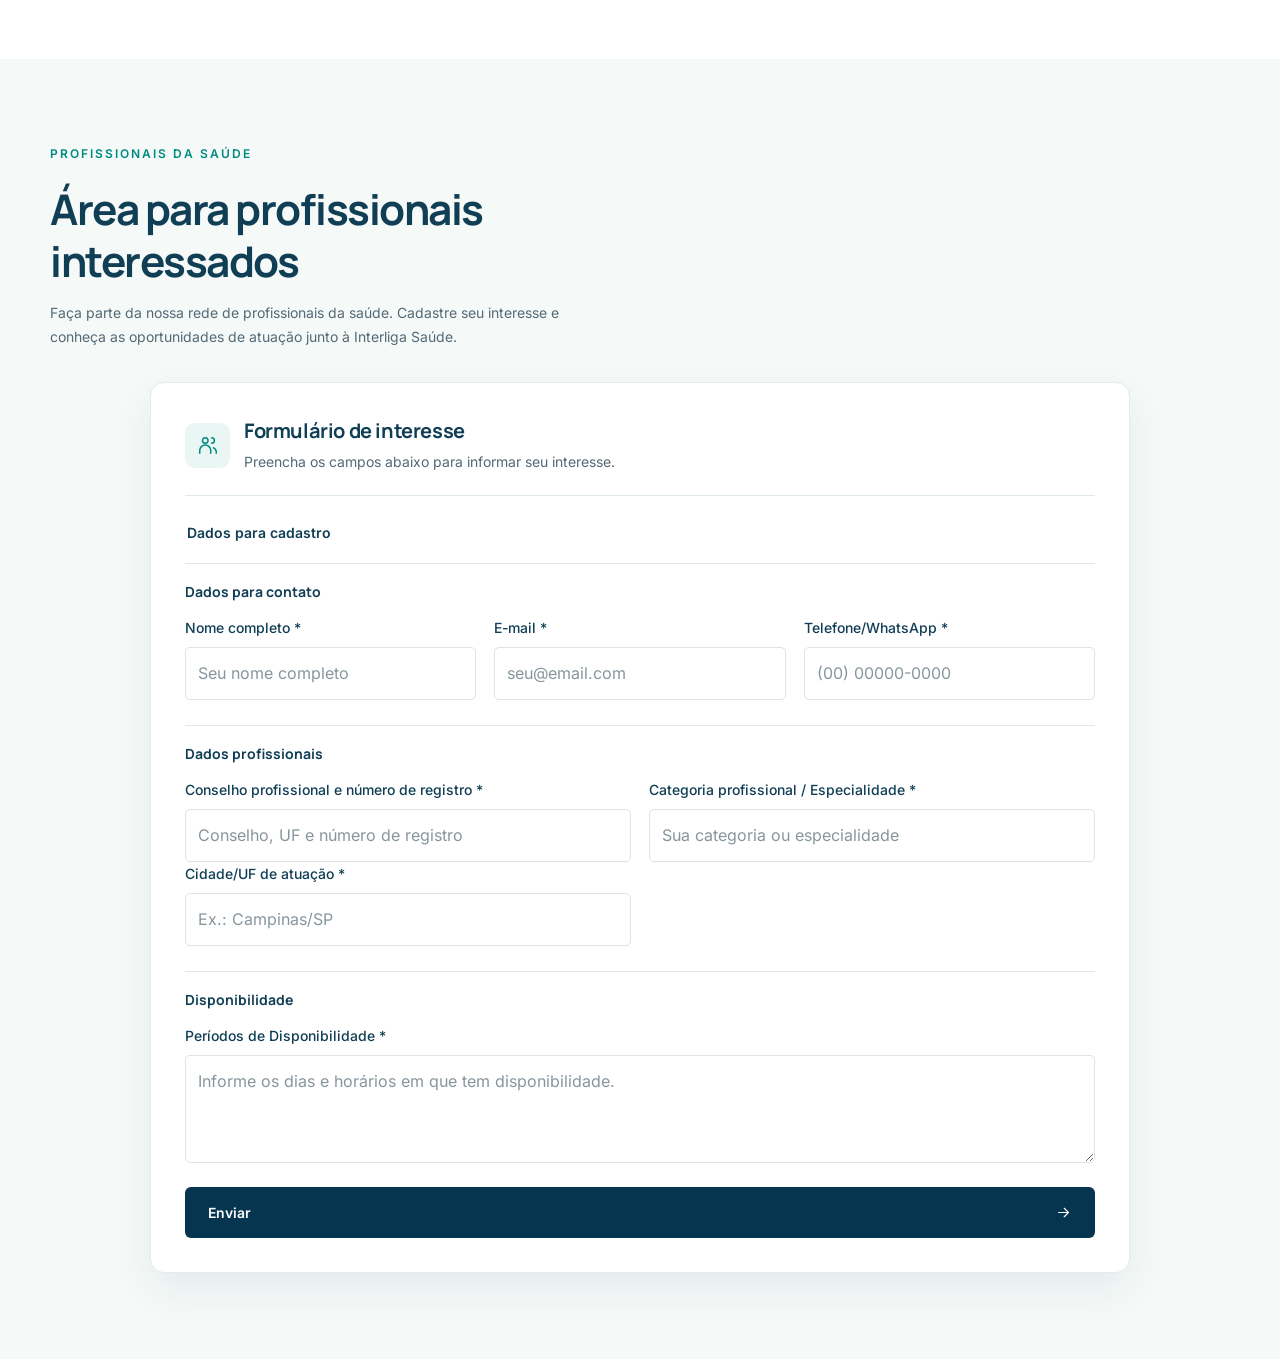
==== commit 162edb8d: "Add files via upload" ====
--- a/index.html
+++ b/index.html
@@ -125,7 +125,7 @@
             <div class="icon-box"><svg class="icon" aria-hidden="true"><use href="#icon-users"/></svg></div>
             <div><h3>Formulário de interesse</h3><p>Preencha os campos abaixo para informar seu interesse.</p></div>
           </div>
-          <form class="association-form" id="association-form" novalidate>
+          <form class="association-form" id="association-form" action="https://api.web3forms.com/submit" method="post" novalidate>
             <fieldset class="association-fields">
               <legend class="association-legend">Dados para cadastro</legend>
               <div class="association-groups">
@@ -153,7 +153,6 @@
               </div>
             </fieldset>
             <button class="button button-primary association-submit" id="association-submit" type="submit">Enviar <svg class="icon" aria-hidden="true"><use href="#icon-arrow"/></svg></button>
-            <p class="form-disclaimer"><svg class="icon" aria-hidden="true"><use href="#icon-shield"/></svg> Esta página valida os campos, mas não envia nem armazena os dados. Use apenas dados fictícios até que um canal seguro de recebimento seja configurado.</p>
             <p id="association-form-status" class="form-status" role="status" aria-live="polite"></p>
           </form>
         </div>
